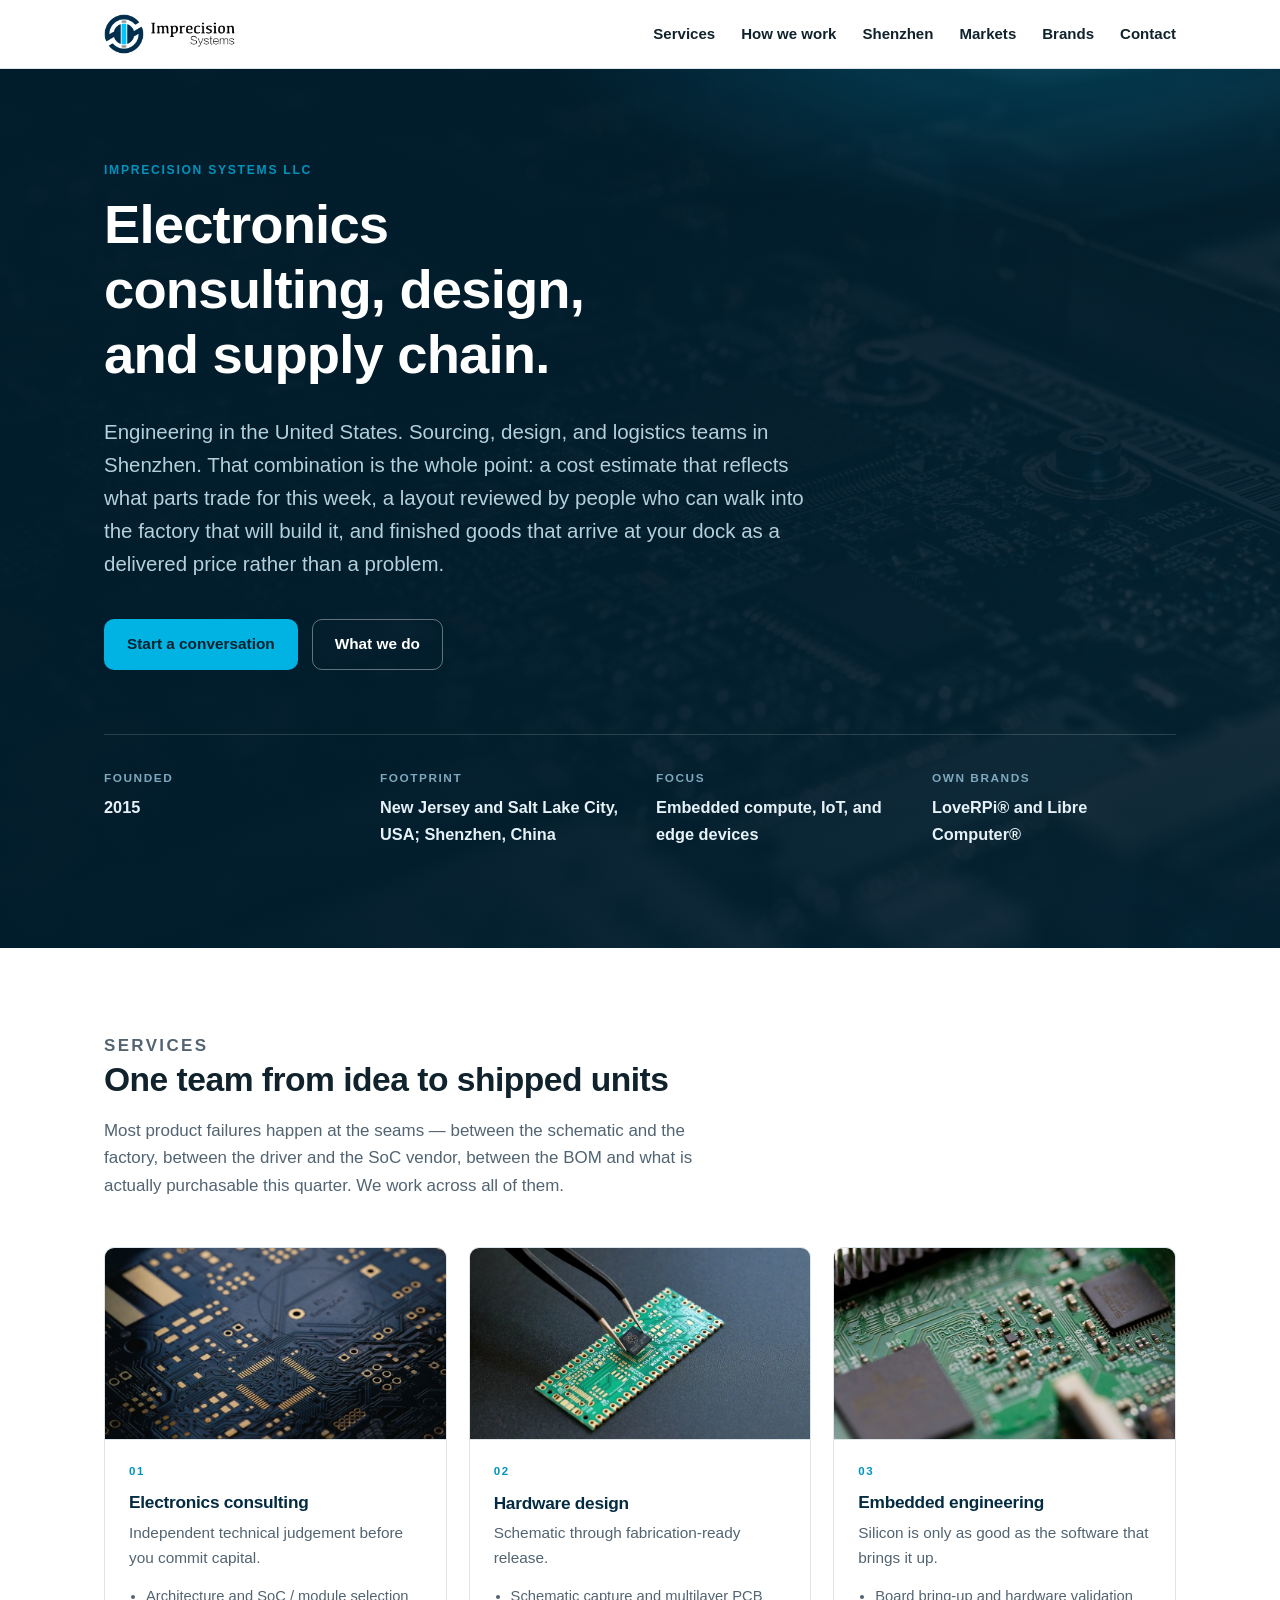
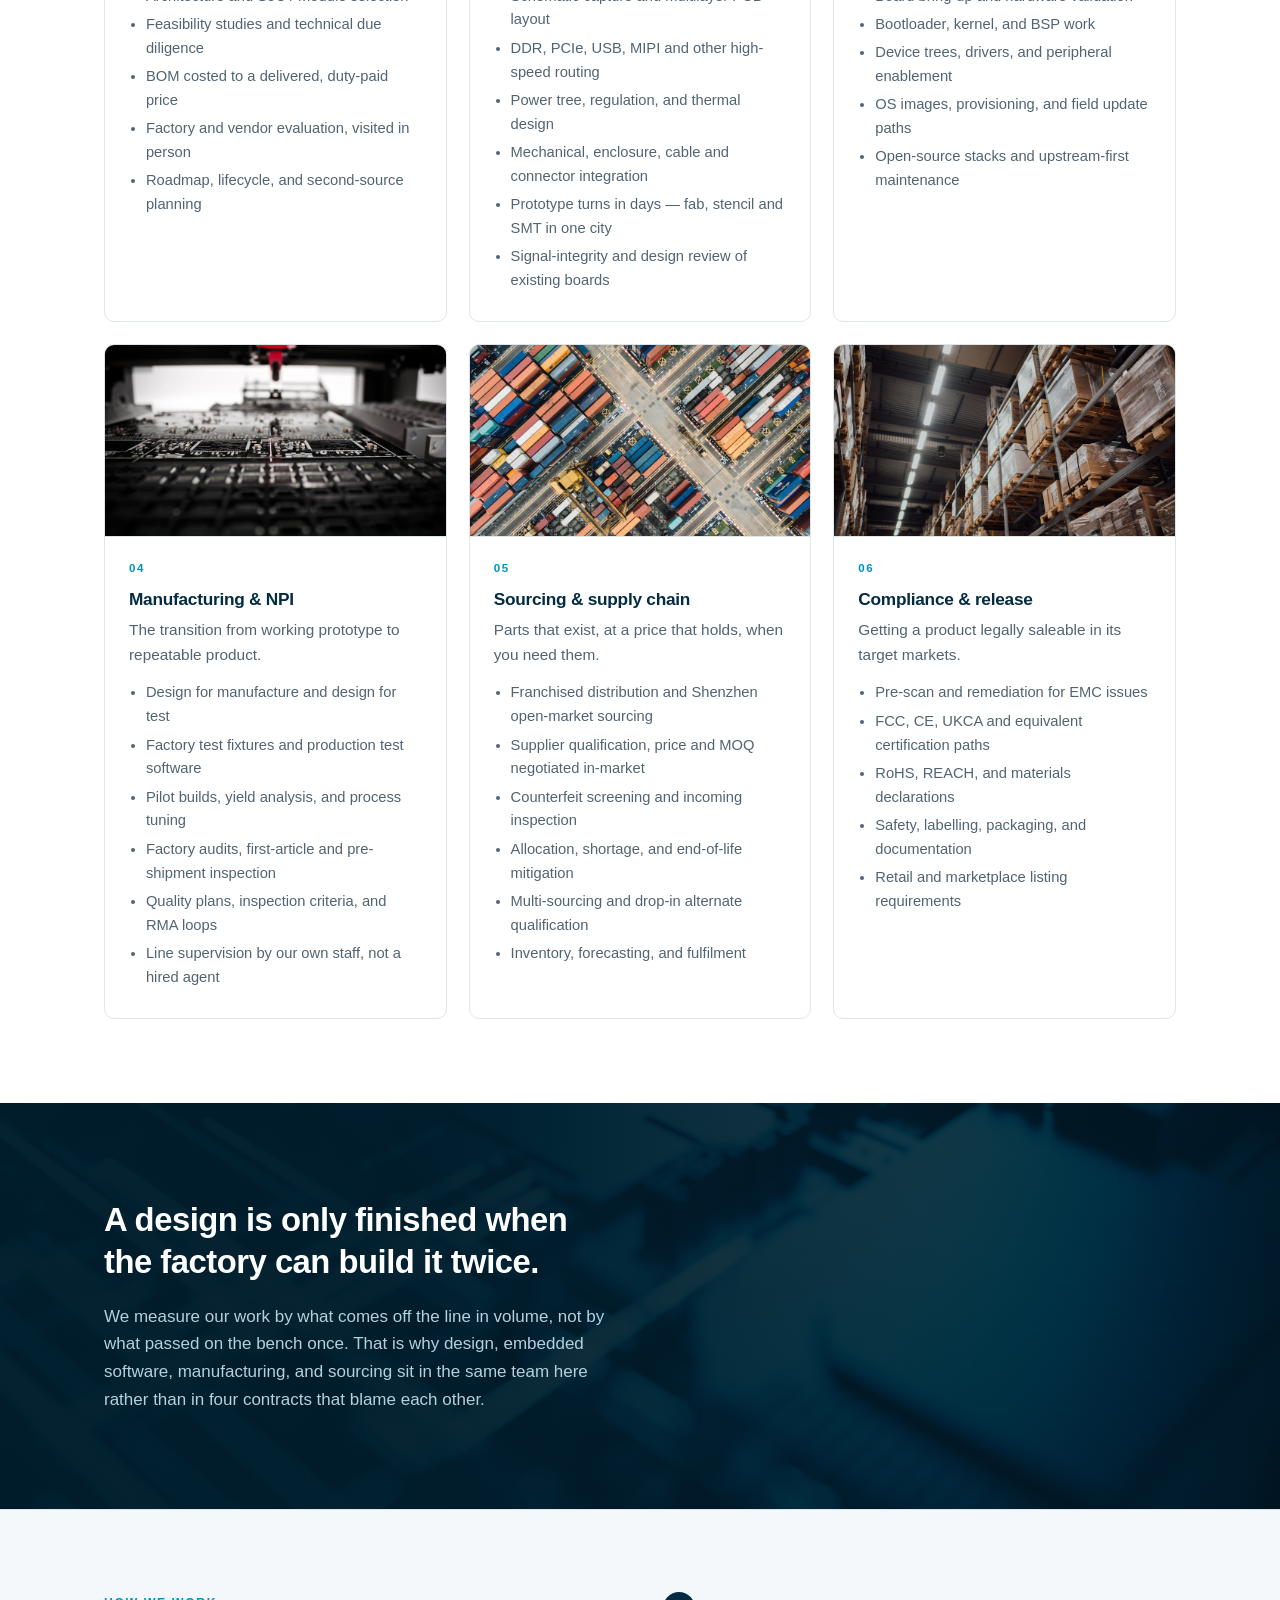
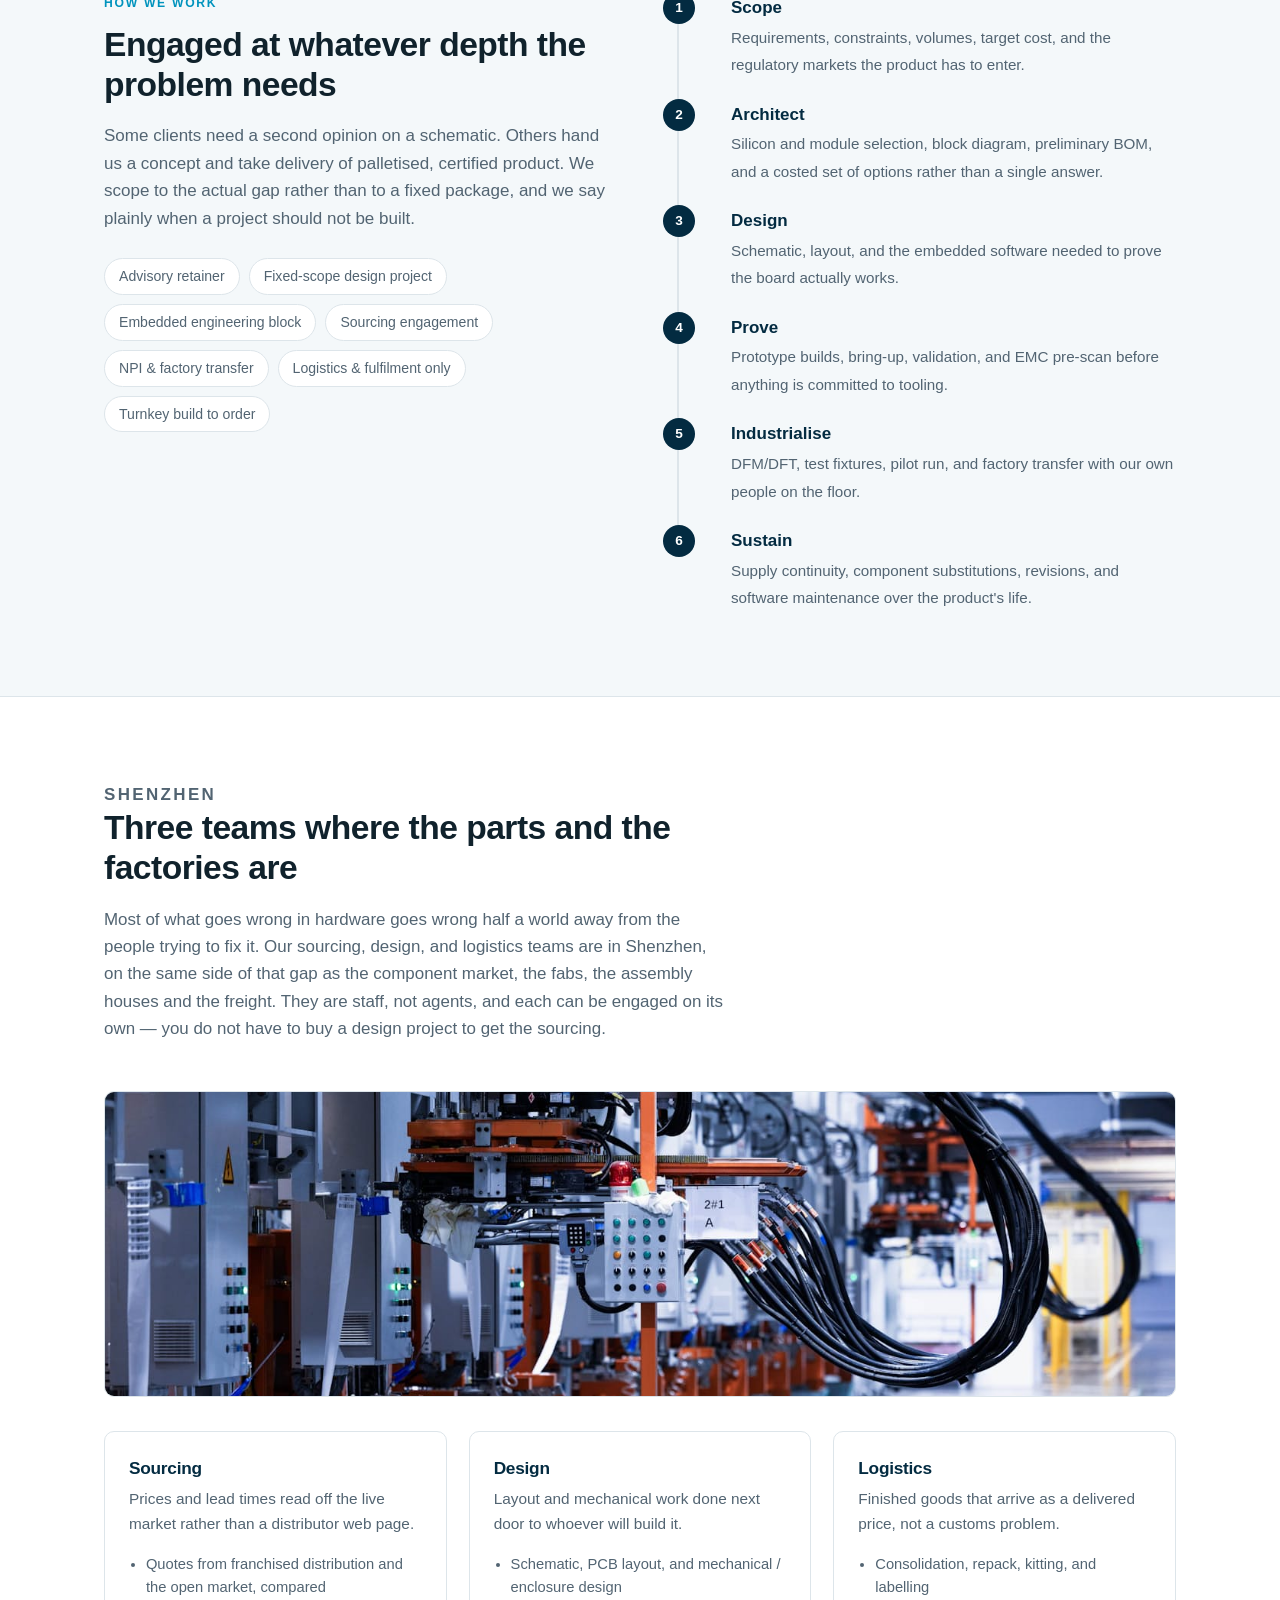
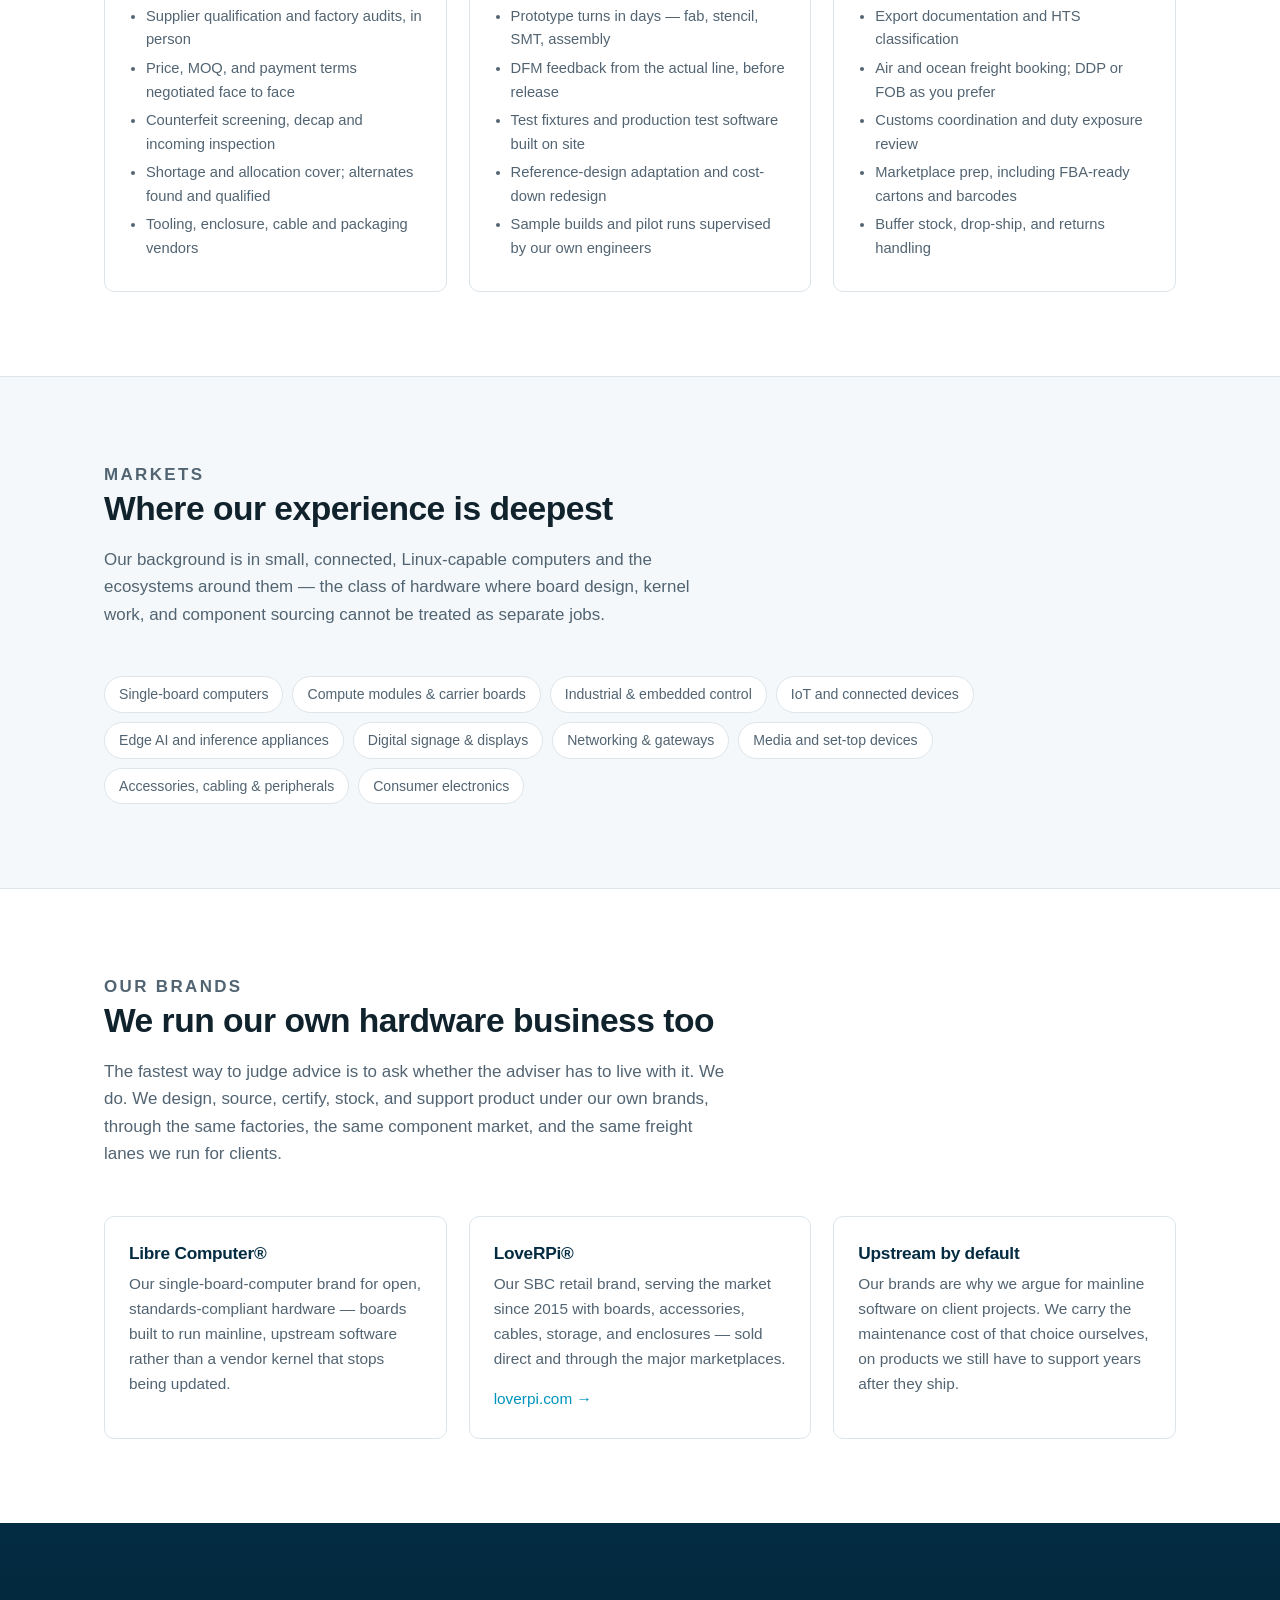
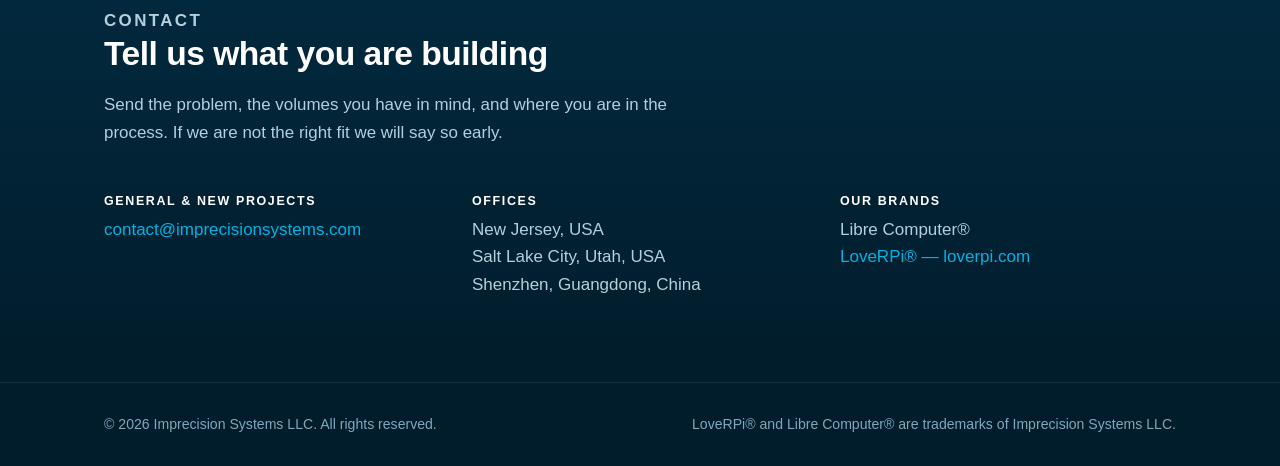
==== index.html @ c8a2064f "site: add Salt Lake City to the addresses Three locations now, in three places that each carried the" ====
<!DOCTYPE html>
<html lang="en">
<head>
<meta charset="utf-8">
<meta name="viewport" content="width=device-width, initial-scale=1">
<title>Imprecision Systems — Electronics Consulting, Design &amp; Supply Chain</title>
<meta name="description" content="Imprecision Systems LLC is an electronics consulting, design, and engineering firm with sourcing, design, and logistics teams in Shenzhen. We take products from architecture and schematic through manufacturing, compliance, customs, and delivered volume supply. Home of the LoveRPi and Libre Computer brands.">
<meta name="theme-color" content="#011c2b">
<link rel="canonical" href="https://imprecisionsystems.com/">
<link rel="icon" href="assets/mark.png">
<link rel="apple-touch-icon" href="assets/mark.png">
<link rel="stylesheet" href="assets/style.css">

<meta property="og:type" content="website">
<meta property="og:title" content="Imprecision Systems — Electronics Consulting, Design &amp; Supply Chain">
<meta property="og:description" content="Electronics consulting, hardware design, embedded engineering, manufacturing, sourcing, and logistics. Engineering in the United States; sourcing, design, and logistics teams in Shenzhen.">
<meta property="og:url" content="https://imprecisionsystems.com/">
<meta property="og:image" content="https://imprecisionsystems.com/assets/img/hero-board.jpg">
<meta name="twitter:card" content="summary">

<script type="application/ld+json">
{
  "@context": "https://schema.org",
  "@type": "Organization",
  "name": "Imprecision Systems LLC",
  "url": "https://imprecisionsystems.com/",
  "logo": "https://imprecisionsystems.com/assets/logo.png",
  "foundingDate": "2015",
  "description": "Electronics consulting, design, engineering, manufacturing, and supply chain services.",
  "address": [
    {
      "@type": "PostalAddress",
      "addressRegion": "NJ",
      "addressCountry": "US"
    },
    {
      "@type": "PostalAddress",
      "addressLocality": "Salt Lake City",
      "addressRegion": "UT",
      "addressCountry": "US"
    },
    {
      "@type": "PostalAddress",
      "addressLocality": "Shenzhen",
      "addressRegion": "Guangdong",
      "addressCountry": "CN"
    }
  ],
  "brand": [
    { "@type": "Brand", "name": "LoveRPi" },
    { "@type": "Brand", "name": "Libre Computer" }
  ]
}
</script>
</head>
<body>

<header class="site-header">
  <div class="wrap">
    <a class="brand" href="#top" aria-label="Imprecision Systems home">
      <img src="assets/logo.png" alt="Imprecision Systems">
    </a>
    <nav class="site-nav" aria-label="Primary">
      <a href="#services">Services</a>
      <a href="#process">How we work</a>
      <a href="#shenzhen">Shenzhen</a>
      <a href="#markets">Markets</a>
      <a href="#brands">Brands</a>
      <a href="#contact">Contact</a>
    </nav>
  </div>
</header>

<main id="top">

<!-- ---------------- hero ---------------- -->
<section class="hero">
  <div class="wrap">
    <p class="eyebrow">Imprecision Systems LLC</p>
    <h1>Electronics consulting, design, and supply chain.</h1>
    <p class="lede">
      Engineering in the United States. Sourcing, design, and logistics teams
      in Shenzhen. That combination is the whole point: a cost estimate that
      reflects what parts trade for this week, a layout reviewed by people who
      can walk into the factory that will build it, and finished goods that
      arrive at your dock as a delivered price rather than a problem.
    </p>
    <div class="hero-actions">
      <a class="btn btn-primary" href="#contact">Start a conversation</a>
      <a class="btn btn-ghost" href="#services">What we do</a>
    </div>

    <dl class="hero-facts">
      <div>
        <dt>Founded</dt>
        <dd>2015</dd>
      </div>
      <div>
        <dt>Footprint</dt>
        <dd>New Jersey and Salt Lake City, USA; Shenzhen, China</dd>
      </div>
      <div>
        <dt>Focus</dt>
        <dd>Embedded compute, IoT, and edge devices</dd>
      </div>
      <div>
        <dt>Own brands</dt>
        <dd>LoveRPi&reg; and Libre Computer&reg;</dd>
      </div>
    </dl>
  </div>
</section>

<!-- ---------------- services ---------------- -->
<section id="services">
  <div class="wrap">
    <div class="section-head">
      <p class="eyebrow">Services</p>
      <h2>One team from idea to shipped units</h2>
      <p>
        Most product failures happen at the seams — between the schematic and
        the factory, between the driver and the SoC vendor, between the BOM and
        what is actually purchasable this quarter. We work across all of them.
      </p>
    </div>

    <div class="cards">

      <article class="card">
        <img class="card-media" src="assets/img/svc-consulting.jpg"
             alt="Bare circuit board showing fine copper routing and pad arrays"
             loading="lazy" decoding="async">
        <div class="card-body">
          <span class="card-num">01</span>
          <h3>Electronics consulting</h3>
          <p>Independent technical judgement before you commit capital.</p>
          <ul>
            <li>Architecture and SoC / module selection</li>
            <li>Feasibility studies and technical due diligence</li>
            <li>BOM costed to a delivered, duty-paid price</li>
            <li>Factory and vendor evaluation, visited in person</li>
            <li>Roadmap, lifecycle, and second-source planning</li>
          </ul>
        </div>
      </article>

      <article class="card">
        <img class="card-media" src="assets/img/svc-design.jpg"
             alt="Tweezers placing a small package onto an unpopulated board"
             loading="lazy" decoding="async">
        <div class="card-body">
          <span class="card-num">02</span>
          <h3>Hardware design</h3>
          <p>Schematic through fabrication-ready release.</p>
          <ul>
            <li>Schematic capture and multilayer PCB layout</li>
            <li>DDR, PCIe, USB, MIPI and other high-speed routing</li>
            <li>Power tree, regulation, and thermal design</li>
            <li>Mechanical, enclosure, cable and connector integration</li>
            <li>Prototype turns in days &mdash; fab, stencil and SMT in one city</li>
            <li>Signal-integrity and design review of existing boards</li>
          </ul>
        </div>
      </article>

      <article class="card">
        <img class="card-media" src="assets/img/svc-embedded.jpg"
             alt="Populated board with processor and support silicon in close focus"
             loading="lazy" decoding="async">
        <div class="card-body">
          <span class="card-num">03</span>
          <h3>Embedded engineering</h3>
          <p>Silicon is only as good as the software that brings it up.</p>
          <ul>
            <li>Board bring-up and hardware validation</li>
            <li>Bootloader, kernel, and BSP work</li>
            <li>Device trees, drivers, and peripheral enablement</li>
            <li>OS images, provisioning, and field update paths</li>
            <li>Open-source stacks and upstream-first maintenance</li>
          </ul>
        </div>
      </article>

      <article class="card">
        <img class="card-media" src="assets/img/svc-manufacturing.jpg"
             alt="Pick-and-place head above a panel of boards on an assembly machine"
             loading="lazy" decoding="async">
        <div class="card-body">
          <span class="card-num">04</span>
          <h3>Manufacturing &amp; NPI</h3>
          <p>The transition from working prototype to repeatable product.</p>
          <ul>
            <li>Design for manufacture and design for test</li>
            <li>Factory test fixtures and production test software</li>
            <li>Pilot builds, yield analysis, and process tuning</li>
            <li>Factory audits, first-article and pre-shipment inspection</li>
            <li>Quality plans, inspection criteria, and RMA loops</li>
            <li>Line supervision by our own staff, not a hired agent</li>
          </ul>
        </div>
      </article>

      <article class="card">
        <img class="card-media" src="assets/img/svc-supply.jpg"
             alt="Aerial view of a container terminal stacked with freight"
             loading="lazy" decoding="async">
        <div class="card-body">
          <span class="card-num">05</span>
          <h3>Sourcing &amp; supply chain</h3>
          <p>Parts that exist, at a price that holds, when you need them.</p>
          <ul>
            <li>Franchised distribution and Shenzhen open-market sourcing</li>
            <li>Supplier qualification, price and MOQ negotiated in-market</li>
            <li>Counterfeit screening and incoming inspection</li>
            <li>Allocation, shortage, and end-of-life mitigation</li>
            <li>Multi-sourcing and drop-in alternate qualification</li>
            <li>Inventory, forecasting, and fulfilment</li>
          </ul>
        </div>
      </article>

      <article class="card">
        <img class="card-media" src="assets/img/svc-compliance.jpg"
             alt="Palletised finished goods on warehouse racking"
             loading="lazy" decoding="async">
        <div class="card-body">
          <span class="card-num">06</span>
          <h3>Compliance &amp; release</h3>
          <p>Getting a product legally saleable in its target markets.</p>
          <ul>
            <li>Pre-scan and remediation for EMC issues</li>
            <li>FCC, CE, UKCA and equivalent certification paths</li>
            <li>RoHS, REACH, and materials declarations</li>
            <li>Safety, labelling, packaging, and documentation</li>
            <li>Retail and marketplace listing requirements</li>
          </ul>
        </div>
      </article>

    </div>
  </div>
</section>

<!-- ---------------- statement band ---------------- -->
<section class="band">
  <div class="wrap">
    <blockquote>A design is only finished when the factory can build it twice.</blockquote>
    <p class="band-note">
      We measure our work by what comes off the line in volume, not by what
      passed on the bench once. That is why design, embedded software,
      manufacturing, and sourcing sit in the same team here rather than in
      four contracts that blame each other.
    </p>
  </div>
</section>

<!-- ---------------- how we work ---------------- -->
<section id="process" class="alt">
  <div class="wrap">
    <div class="split">
      <div>
        <p class="eyebrow">How we work</p>
        <h2>Engaged at whatever depth the problem needs</h2>
        <p style="color:var(--ink-muted)">
          Some clients need a second opinion on a schematic. Others hand us a
          concept and take delivery of palletised, certified product. We scope
          to the actual gap rather than to a fixed package, and we say plainly
          when a project should not be built.
        </p>
        <ul class="tags" style="margin-top:26px">
          <li>Advisory retainer</li>
          <li>Fixed-scope design project</li>
          <li>Embedded engineering block</li>
          <li>Sourcing engagement</li>
          <li>NPI &amp; factory transfer</li>
          <li>Logistics &amp; fulfilment only</li>
          <li>Turnkey build to order</li>
        </ul>
      </div>

      <ol class="steps">
        <li>
          <strong>Scope</strong>
          <span>Requirements, constraints, volumes, target cost, and the
          regulatory markets the product has to enter.</span>
        </li>
        <li>
          <strong>Architect</strong>
          <span>Silicon and module selection, block diagram, preliminary BOM,
          and a costed set of options rather than a single answer.</span>
        </li>
        <li>
          <strong>Design</strong>
          <span>Schematic, layout, and the embedded software needed to prove
          the board actually works.</span>
        </li>
        <li>
          <strong>Prove</strong>
          <span>Prototype builds, bring-up, validation, and EMC pre-scan before
          anything is committed to tooling.</span>
        </li>
        <li>
          <strong>Industrialise</strong>
          <span>DFM/DFT, test fixtures, pilot run, and factory transfer with
          our own people on the floor.</span>
        </li>
        <li>
          <strong>Sustain</strong>
          <span>Supply continuity, component substitutions, revisions, and
          software maintenance over the product's life.</span>
        </li>
      </ol>
    </div>
  </div>
</section>

<!-- ---------------- shenzhen ---------------- -->
<section id="shenzhen">
  <div class="wrap">
    <div class="section-head">
      <p class="eyebrow">Shenzhen</p>
      <h2>Three teams where the parts and the factories are</h2>
      <p>
        Most of what goes wrong in hardware goes wrong half a world away from
        the people trying to fix it. Our sourcing, design, and logistics teams
        are in Shenzhen, on the same side of that gap as the component market,
        the fabs, the assembly houses and the freight. They are staff, not
        agents, and each can be engaged on its own &mdash; you do not have to
        buy a design project to get the sourcing.
      </p>
    </div>

    <img class="section-media" src="assets/img/shenzhen-line.jpg"
         alt="Electronics production line with equipment in a modern factory"
         loading="lazy" decoding="async">

    <div class="brand-row">

      <article class="brand-card">
        <h3>Sourcing</h3>
        <p>
          Prices and lead times read off the live market rather than a
          distributor web page.
        </p>
        <ul>
          <li>Quotes from franchised distribution and the open market, compared</li>
          <li>Supplier qualification and factory audits, in person</li>
          <li>Price, MOQ, and payment terms negotiated face to face</li>
          <li>Counterfeit screening, decap and incoming inspection</li>
          <li>Shortage and allocation cover; alternates found and qualified</li>
          <li>Tooling, enclosure, cable and packaging vendors</li>
        </ul>
      </article>

      <article class="brand-card">
        <h3>Design</h3>
        <p>
          Layout and mechanical work done next door to whoever will build it.
        </p>
        <ul>
          <li>Schematic, PCB layout, and mechanical / enclosure design</li>
          <li>Prototype turns in days &mdash; fab, stencil, SMT, assembly</li>
          <li>DFM feedback from the actual line, before release</li>
          <li>Test fixtures and production test software built on site</li>
          <li>Reference-design adaptation and cost-down redesign</li>
          <li>Sample builds and pilot runs supervised by our own engineers</li>
        </ul>
      </article>

      <article class="brand-card">
        <h3>Logistics</h3>
        <p>
          Finished goods that arrive as a delivered price, not a customs
          problem.
        </p>
        <ul>
          <li>Consolidation, repack, kitting, and labelling</li>
          <li>Export documentation and HTS classification</li>
          <li>Air and ocean freight booking; DDP or FOB as you prefer</li>
          <li>Customs coordination and duty exposure review</li>
          <li>Marketplace prep, including FBA-ready cartons and barcodes</li>
          <li>Buffer stock, drop-ship, and returns handling</li>
        </ul>
      </article>

    </div>
  </div>
</section>

<!-- ---------------- markets ---------------- -->
<section id="markets" class="alt">
  <div class="wrap">
    <div class="section-head">
      <p class="eyebrow">Markets</p>
      <h2>Where our experience is deepest</h2>
      <p>
        Our background is in small, connected, Linux-capable computers and the
        ecosystems around them — the class of hardware where board design,
        kernel work, and component sourcing cannot be treated as separate jobs.
      </p>
    </div>
    <ul class="tags">
      <li>Single-board computers</li>
      <li>Compute modules &amp; carrier boards</li>
      <li>Industrial &amp; embedded control</li>
      <li>IoT and connected devices</li>
      <li>Edge AI and inference appliances</li>
      <li>Digital signage &amp; displays</li>
      <li>Networking &amp; gateways</li>
      <li>Media and set-top devices</li>
      <li>Accessories, cabling &amp; peripherals</li>
      <li>Consumer electronics</li>
    </ul>
  </div>
</section>

<!-- ---------------- brands ---------------- -->
<section id="brands">
  <div class="wrap">
    <div class="section-head">
      <p class="eyebrow">Our brands</p>
      <h2>We run our own hardware business too</h2>
      <p>
        The fastest way to judge advice is to ask whether the adviser has to
        live with it. We do. We design, source, certify, stock, and support
        product under our own brands, through the same factories, the same
        component market, and the same freight lanes we run for clients.
      </p>
    </div>

    <div class="brand-row">
      <article class="brand-card">
        <h3>Libre Computer&reg;</h3>
        <p>
          Our single-board-computer brand for open, standards-compliant
          hardware — boards built to run mainline, upstream software rather
          than a vendor kernel that stops being updated.
        </p>
      </article>

      <article class="brand-card">
        <h3>LoveRPi&reg;</h3>
        <p>
          Our SBC retail brand, serving the market since 2015 with boards,
          accessories, cables, storage, and enclosures — sold direct and
          through the major marketplaces.
        </p>
        <p><a href="https://www.loverpi.com/" rel="noopener">loverpi.com &rarr;</a></p>
      </article>

      <article class="brand-card">
        <h3>Upstream by default</h3>
        <p>
          Our brands are why we argue for mainline software on client projects.
          We carry the maintenance cost of that choice ourselves, on products
          we still have to support years after they ship.
        </p>
      </article>
    </div>
  </div>
</section>

<!-- ---------------- contact ---------------- -->
<section id="contact" class="contact">
  <div class="wrap">
    <div class="section-head">
      <p class="eyebrow">Contact</p>
      <h2>Tell us what you are building</h2>
      <p>
        Send the problem, the volumes you have in mind, and where you are in
        the process. If we are not the right fit we will say so early.
      </p>
    </div>

    <div class="contact-grid">
      <div>
        <h3>General &amp; new projects</h3>
        <p><a href="mailto:contact@imprecisionsystems.com">contact@imprecisionsystems.com</a></p>
      </div>
      <div>
        <h3>Offices</h3>
        <address>
          New Jersey, USA<br>
          Salt Lake City, Utah, USA<br>
          Shenzhen, Guangdong, China
        </address>
      </div>
      <div>
        <h3>Our brands</h3>
        <p>
          Libre Computer&reg;<br>
          <a href="https://www.loverpi.com/" rel="noopener">LoveRPi&reg; &mdash; loverpi.com</a>
        </p>
      </div>
    </div>
  </div>
</section>

</main>

<footer class="site-footer">
  <div class="wrap">
    <span>&copy; <span id="year">2026</span> Imprecision Systems LLC. All rights reserved.</span>
    <span>LoveRPi&reg; and Libre Computer&reg; are trademarks of Imprecision Systems LLC.</span>
  </div>
</footer>

<script>
  document.getElementById('year').textContent = new Date().getFullYear();
</script>

</body>
</html>
---- assets/style.css ----
/* Imprecision Systems LLC — site styles */

:root {
  --navy-900: #011c2b;
  --navy-800: #032b41;
  --navy-700: #06405d;
  --cyan-500: #00b3e3;
  --cyan-600: #0093bd;
  --ink: #10222c;
  --ink-muted: #526472;
  --rule: #dde5ea;
  --bg: #ffffff;
  --bg-alt: #f4f8fa;
  --bg-deep: var(--navy-900);
  --radius: 10px;
  --maxw: 1120px;
  --font: -apple-system, BlinkMacSystemFont, "Segoe UI", Roboto, "Helvetica Neue",
    Arial, "Noto Sans", sans-serif;
}

*, *::before, *::after { box-sizing: border-box; }

html { scroll-behavior: smooth; }

body {
  margin: 0;
  font-family: var(--font);
  font-size: 17px;
  line-height: 1.62;
  color: var(--ink);
  background: var(--bg);
  -webkit-font-smoothing: antialiased;
}

img { max-width: 100%; height: auto; }

a { color: var(--cyan-600); text-decoration: none; }
a:hover { text-decoration: underline; }

h1, h2, h3 { line-height: 1.2; letter-spacing: -0.015em; margin: 0 0 0.5em; }
h1 { font-size: clamp(2.1rem, 5.2vw, 3.4rem); font-weight: 700; }
h2 { font-size: clamp(1.5rem, 3.2vw, 2.1rem); font-weight: 700; }
h3 { font-size: 1.08rem; font-weight: 650; }
p { margin: 0 0 1em; }

.wrap { max-width: var(--maxw); margin: 0 auto; padding: 0 24px; }

.eyebrow {
  text-transform: uppercase;
  letter-spacing: 0.14em;
  font-size: 0.76rem;
  font-weight: 700;
  color: var(--cyan-600);
  margin: 0 0 0.9em;
}

/* ---------- header ---------- */

.site-header {
  position: sticky;
  top: 0;
  z-index: 20;
  background: rgba(255, 255, 255, 0.94);
  backdrop-filter: saturate(180%) blur(8px);
  border-bottom: 1px solid var(--rule);
}

.site-header .wrap {
  display: flex;
  align-items: center;
  justify-content: space-between;
  gap: 24px;
  min-height: 68px;
}

.brand img { height: 40px; width: auto; display: block; }

.site-nav { display: flex; gap: 26px; align-items: center; flex-wrap: wrap; }
.site-nav a {
  color: var(--ink);
  font-size: 0.94rem;
  font-weight: 550;
}
.site-nav a:hover { color: var(--cyan-600); text-decoration: none; }

/* ---------- buttons ---------- */

.btn {
  display: inline-block;
  padding: 12px 22px;
  border-radius: var(--radius);
  font-weight: 650;
  font-size: 0.96rem;
  border: 1px solid transparent;
  transition: background 0.15s ease, color 0.15s ease, border-color 0.15s ease;
}
.btn:hover { text-decoration: none; }
.btn-primary { background: var(--cyan-500); color: #00222e; }
.btn-primary:hover { background: var(--cyan-600); color: #fff; }
.btn-ghost { border-color: rgba(255, 255, 255, 0.38); color: #fff; }
.btn-ghost:hover { border-color: #fff; background: rgba(255, 255, 255, 0.1); }
.btn-outline { border-color: var(--rule); color: var(--ink); background: #fff; }
.btn-outline:hover { border-color: var(--cyan-500); color: var(--cyan-600); }

/* ---------- hero ---------- */

.hero {
  position: relative;
  isolation: isolate;
  background: linear-gradient(180deg, var(--navy-900), var(--navy-800));
  color: #eaf3f8;
  padding: 92px 0 84px;
  overflow: hidden;
}

/* photograph, then the tint that keeps the type readable over it */
.hero::before,
.hero::after {
  content: "";
  position: absolute;
  inset: 0;
  z-index: -1;
}
.hero::before {
  background: url("img/hero-board.jpg") center / cover no-repeat;
  opacity: 0.34;
}
.hero::after {
  background:
    radial-gradient(900px 420px at 82% -12%, rgba(0, 179, 227, 0.3), transparent 62%),
    linear-gradient(105deg, rgba(1, 28, 43, 0.95) 34%, rgba(1, 28, 43, 0.62) 100%);
}
.hero h1 { color: #fff; max-width: 17ch; }
.hero .lede {
  font-size: clamp(1.05rem, 2.1vw, 1.28rem);
  color: #b6cfdd;
  max-width: 62ch;
  margin-bottom: 1.9em;
}
.hero-actions { display: flex; gap: 14px; flex-wrap: wrap; }

.hero-facts {
  display: grid;
  grid-template-columns: repeat(auto-fit, minmax(180px, 1fr));
  gap: 20px 32px;
  margin-top: 64px;
  padding-top: 34px;
  border-top: 1px solid rgba(255, 255, 255, 0.15);
}
.hero-facts dt {
  font-size: 0.74rem;
  text-transform: uppercase;
  letter-spacing: 0.13em;
  color: #7fa8bd;
  font-weight: 700;
  margin-bottom: 6px;
}
.hero-facts dd { margin: 0; font-size: 1.02rem; color: #e6f2f8; font-weight: 550; }

/* ---------- sections ---------- */

section { padding: 84px 0; }

/* the header is sticky, so an anchored section must clear it */
section[id] { scroll-margin-top: 76px; }
section.alt { background: var(--bg-alt); border-block: 1px solid var(--rule); }
.section-head { max-width: 66ch; margin-bottom: 48px; }
.section-head p { color: var(--ink-muted); font-size: 1.06rem; margin-bottom: 0; }

/* ---------- service cards ---------- */

.cards {
  display: grid;
  grid-template-columns: repeat(auto-fit, minmax(288px, 1fr));
  gap: 22px;
}

.card {
  background: #fff;
  border: 1px solid var(--rule);
  border-radius: var(--radius);
  overflow: hidden;
  transition: border-color 0.15s ease, transform 0.15s ease;
  display: flex;
  flex-direction: column;
}
.card:hover { border-color: var(--cyan-500); transform: translateY(-2px); }

.card-media {
  display: block;
  width: 100%;
  aspect-ratio: 16 / 9;
  object-fit: cover;
  background: var(--bg-alt);
  border-bottom: 1px solid var(--rule);
  filter: saturate(0.92);
}
.card:hover .card-media { filter: saturate(1); }

.card-body { padding: 22px 24px 24px; }
.card h3 { margin-bottom: 0.45em; color: var(--navy-800); }
.card p { color: var(--ink-muted); font-size: 0.96rem; margin-bottom: 0.9em; }
.card ul { margin: 0; padding-left: 1.15em; color: var(--ink-muted); font-size: 0.92rem; }
.card li { margin-bottom: 0.3em; }

.card-num {
  display: block;
  font-size: 0.72rem;
  font-weight: 800;
  letter-spacing: 0.14em;
  color: var(--cyan-600);
  margin-bottom: 12px;
}

/* ---------- full-bleed statement band ---------- */

.band {
  position: relative;
  isolation: isolate;
  padding: 96px 0;
  color: #eaf3f8;
  background: var(--navy-900);
  overflow: hidden;
  border-block: none;
}
.band::before,
.band::after {
  content: "";
  position: absolute;
  inset: 0;
  z-index: -1;
}
.band::before {
  background: url("img/band-circuit.jpg") center / cover no-repeat;
  opacity: 0.55;
}
.band::after {
  background: linear-gradient(100deg, rgba(1, 28, 43, 0.94) 30%, rgba(1, 28, 43, 0.55) 100%);
}
.band blockquote {
  margin: 0;
  max-width: 26ch;
  font-size: clamp(1.4rem, 3.1vw, 2.05rem);
  line-height: 1.28;
  font-weight: 650;
  letter-spacing: -0.015em;
  color: #fff;
}
.band .band-note {
  margin: 20px 0 0;
  max-width: 56ch;
  color: #b6cfdd;
}

/* ---------- engagement / two-col ---------- */

.split {
  display: grid;
  grid-template-columns: repeat(auto-fit, minmax(300px, 1fr));
  gap: 44px;
  align-items: start;
}

.steps { list-style: none; margin: 0; padding: 0; counter-reset: step; }
.steps li {
  counter-increment: step;
  position: relative;
  padding: 0 0 22px 52px;
  border-left: 2px solid var(--rule);
  margin-left: 15px;
}
.steps li:last-child { border-left-color: transparent; padding-bottom: 0; }
.steps li::before {
  content: counter(step);
  position: absolute;
  left: -16px;
  top: -2px;
  width: 32px;
  height: 32px;
  border-radius: 50%;
  background: var(--navy-800);
  color: #fff;
  font-size: 0.85rem;
  font-weight: 700;
  display: grid;
  place-items: center;
}
.steps strong { display: block; color: var(--navy-800); margin-bottom: 2px; }
.steps span { color: var(--ink-muted); font-size: 0.95rem; }

.tags { display: flex; flex-wrap: wrap; gap: 9px; padding: 0; margin: 0; list-style: none; }
.tags li {
  border: 1px solid var(--rule);
  background: #fff;
  border-radius: 999px;
  padding: 6px 14px;
  font-size: 0.88rem;
  color: var(--ink-muted);
}

/* ---------- brands ---------- */

.brand-row {
  display: grid;
  grid-template-columns: repeat(auto-fit, minmax(280px, 1fr));
  gap: 22px;
}
.brand-card {
  border: 1px solid var(--rule);
  border-radius: var(--radius);
  padding: 26px 24px;
  background: #fff;
}
.brand-card h3 { color: var(--navy-800); }
.brand-card p { color: var(--ink-muted); font-size: 0.96rem; }
.brand-card p:last-child { margin-bottom: 0; }
.brand-card ul {
  margin: 0;
  padding-left: 1.15em;
  color: var(--ink-muted);
  font-size: 0.92rem;
}
.brand-card li { margin-bottom: 0.3em; }

/* wide image introducing a section */
.section-media {
  display: block;
  width: 100%;
  aspect-ratio: 21 / 6;
  object-fit: cover;
  border-radius: var(--radius);
  border: 1px solid var(--rule);
  margin-bottom: 34px;
}

/* ---------- contact ---------- */

.contact {
  background: linear-gradient(180deg, var(--navy-800), var(--navy-900));
  color: #eaf3f8;
}
.contact h2 { color: #fff; }
.contact p { color: #b6cfdd; }
.contact .section-head p { color: #b6cfdd; }
.contact-grid {
  display: grid;
  grid-template-columns: repeat(auto-fit, minmax(240px, 1fr));
  gap: 32px;
  margin-top: 8px;
}
.contact-grid h3 { color: #fff; font-size: 0.78rem; text-transform: uppercase; letter-spacing: 0.13em; }
.contact-grid a { color: var(--cyan-500); }
.contact-grid address { font-style: normal; color: #b6cfdd; }

/* ---------- footer ---------- */

.site-footer {
  background: var(--navy-900);
  color: #7fa8bd;
  padding: 30px 0;
  font-size: 0.88rem;
  border-top: 1px solid rgba(255, 255, 255, 0.09);
}
.site-footer .wrap {
  display: flex;
  justify-content: space-between;
  gap: 16px;
  flex-wrap: wrap;
}
.site-footer a { color: #9fc4d6; }

/* ---------- 404 ---------- */

.notfound {
  min-height: 62vh;
  display: grid;
  place-items: center;
  text-align: center;
  padding: 80px 24px;
}

/* ---------- responsive ---------- */

@media (max-width: 720px) {
  .site-header .wrap { min-height: 60px; flex-wrap: wrap; padding-block: 10px; }
  .site-nav { gap: 18px; font-size: 0.9rem; }
  .hero { padding: 62px 0 58px; }
  section { padding: 60px 0; }
  /* the nav wraps to two rows here, so the header is ~152px tall */
  section[id] { scroll-margin-top: 160px; }
  .hero-facts { margin-top: 44px; }
  .section-media { aspect-ratio: 16 / 9; }
}

@media (prefers-reduced-motion: reduce) {
  html { scroll-behavior: auto; }
  .card, .btn { transition: none; }
}
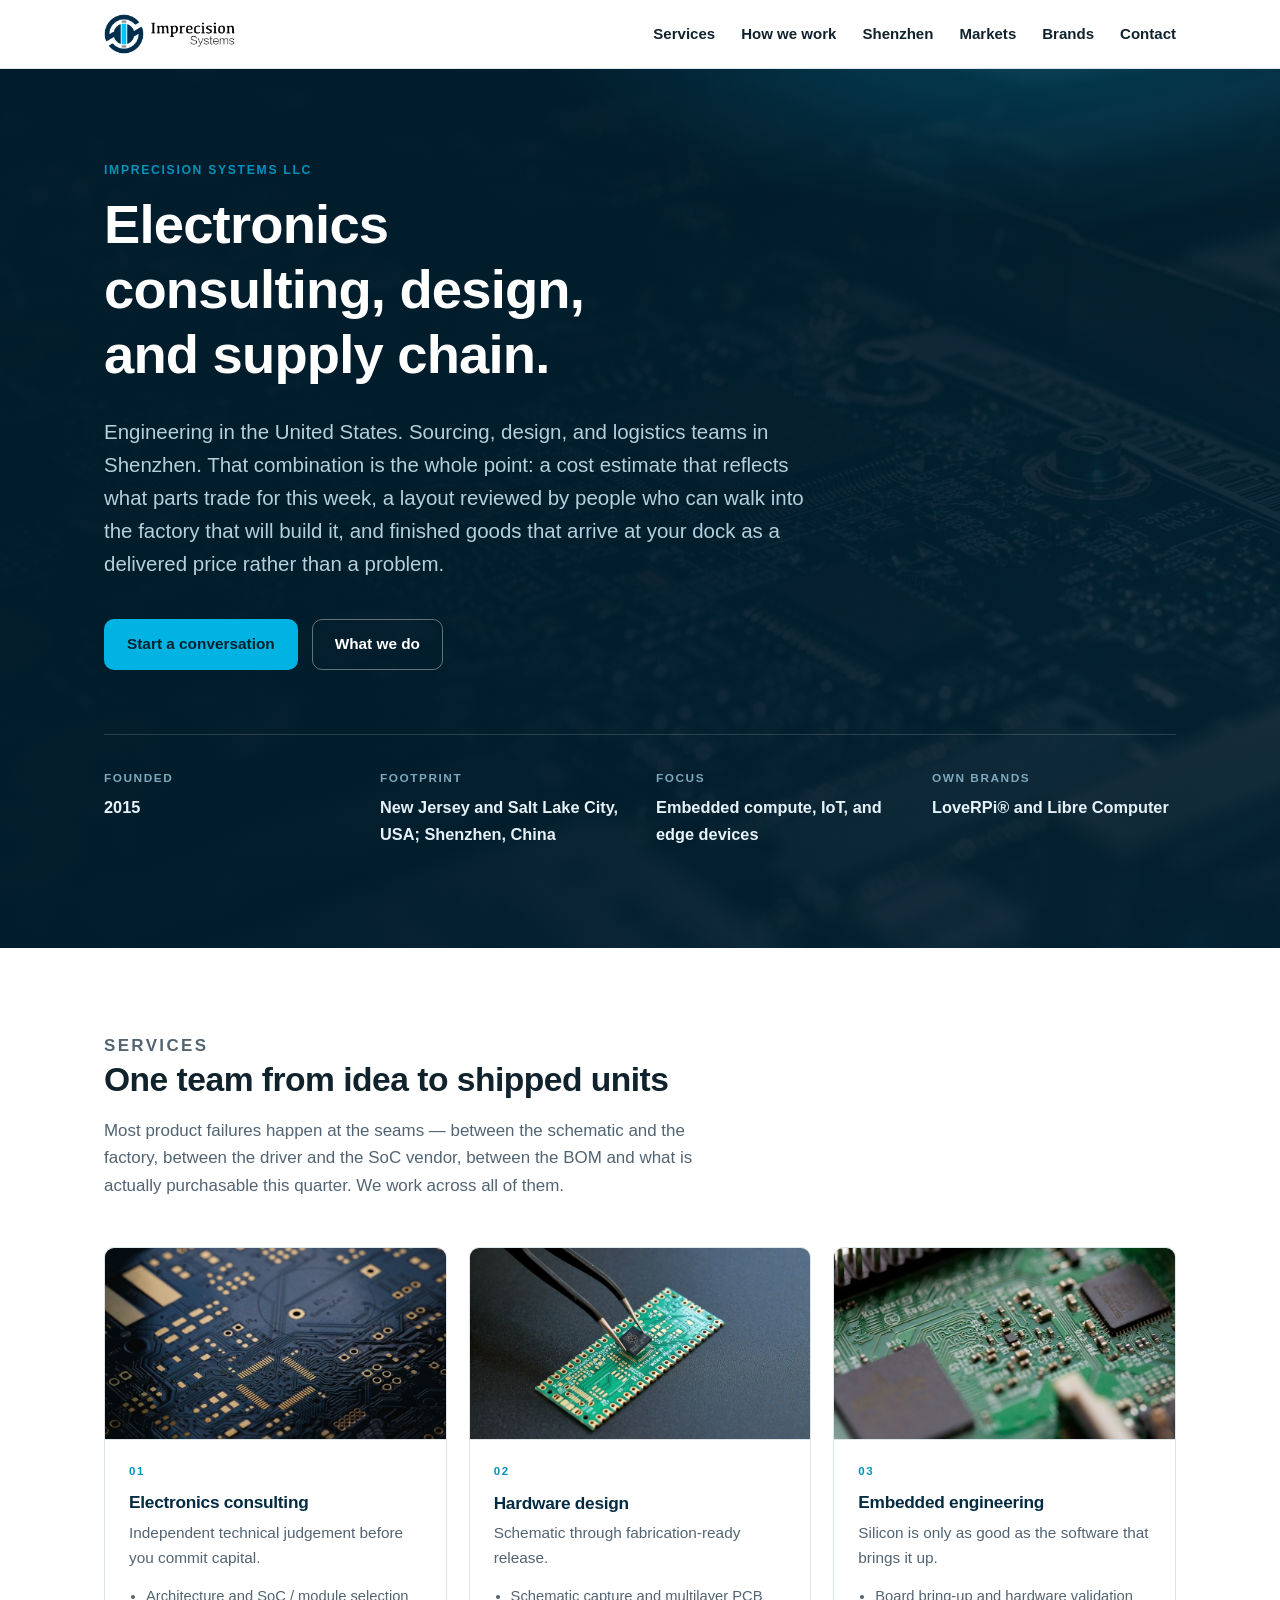
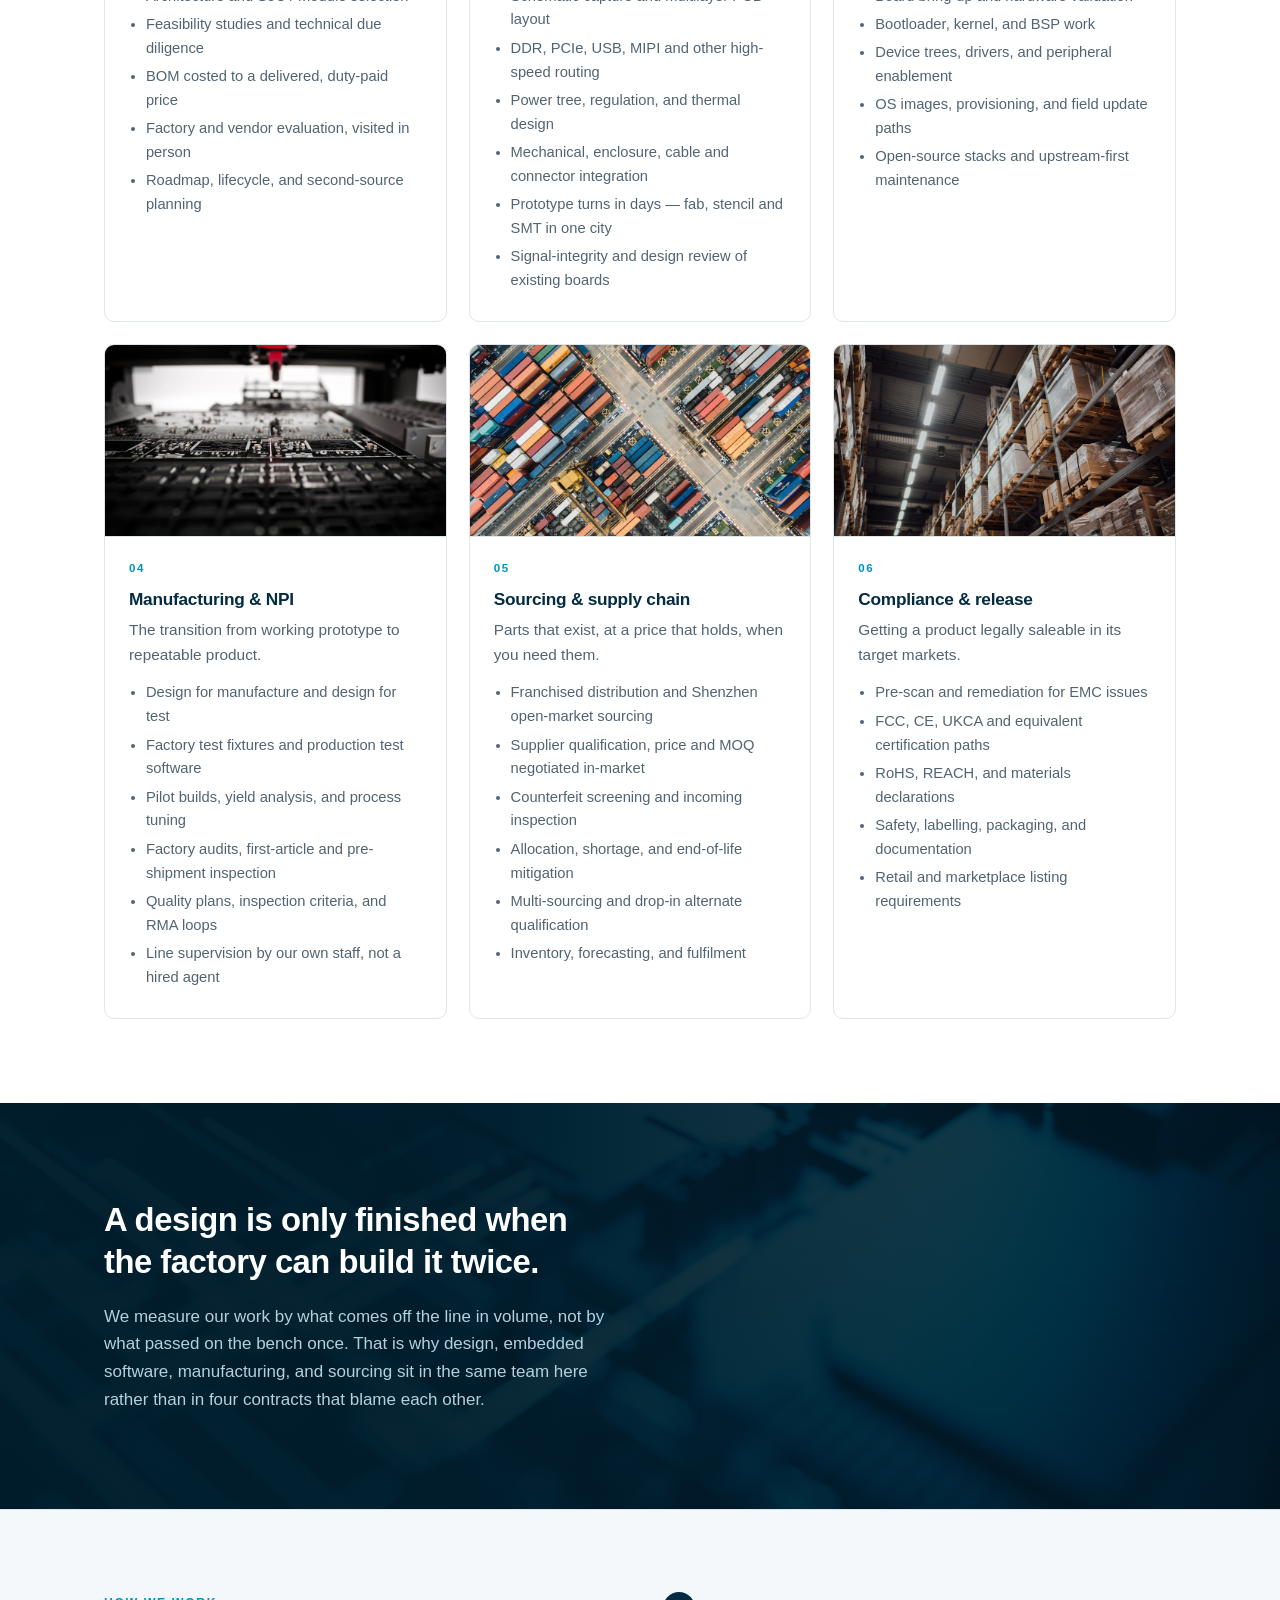
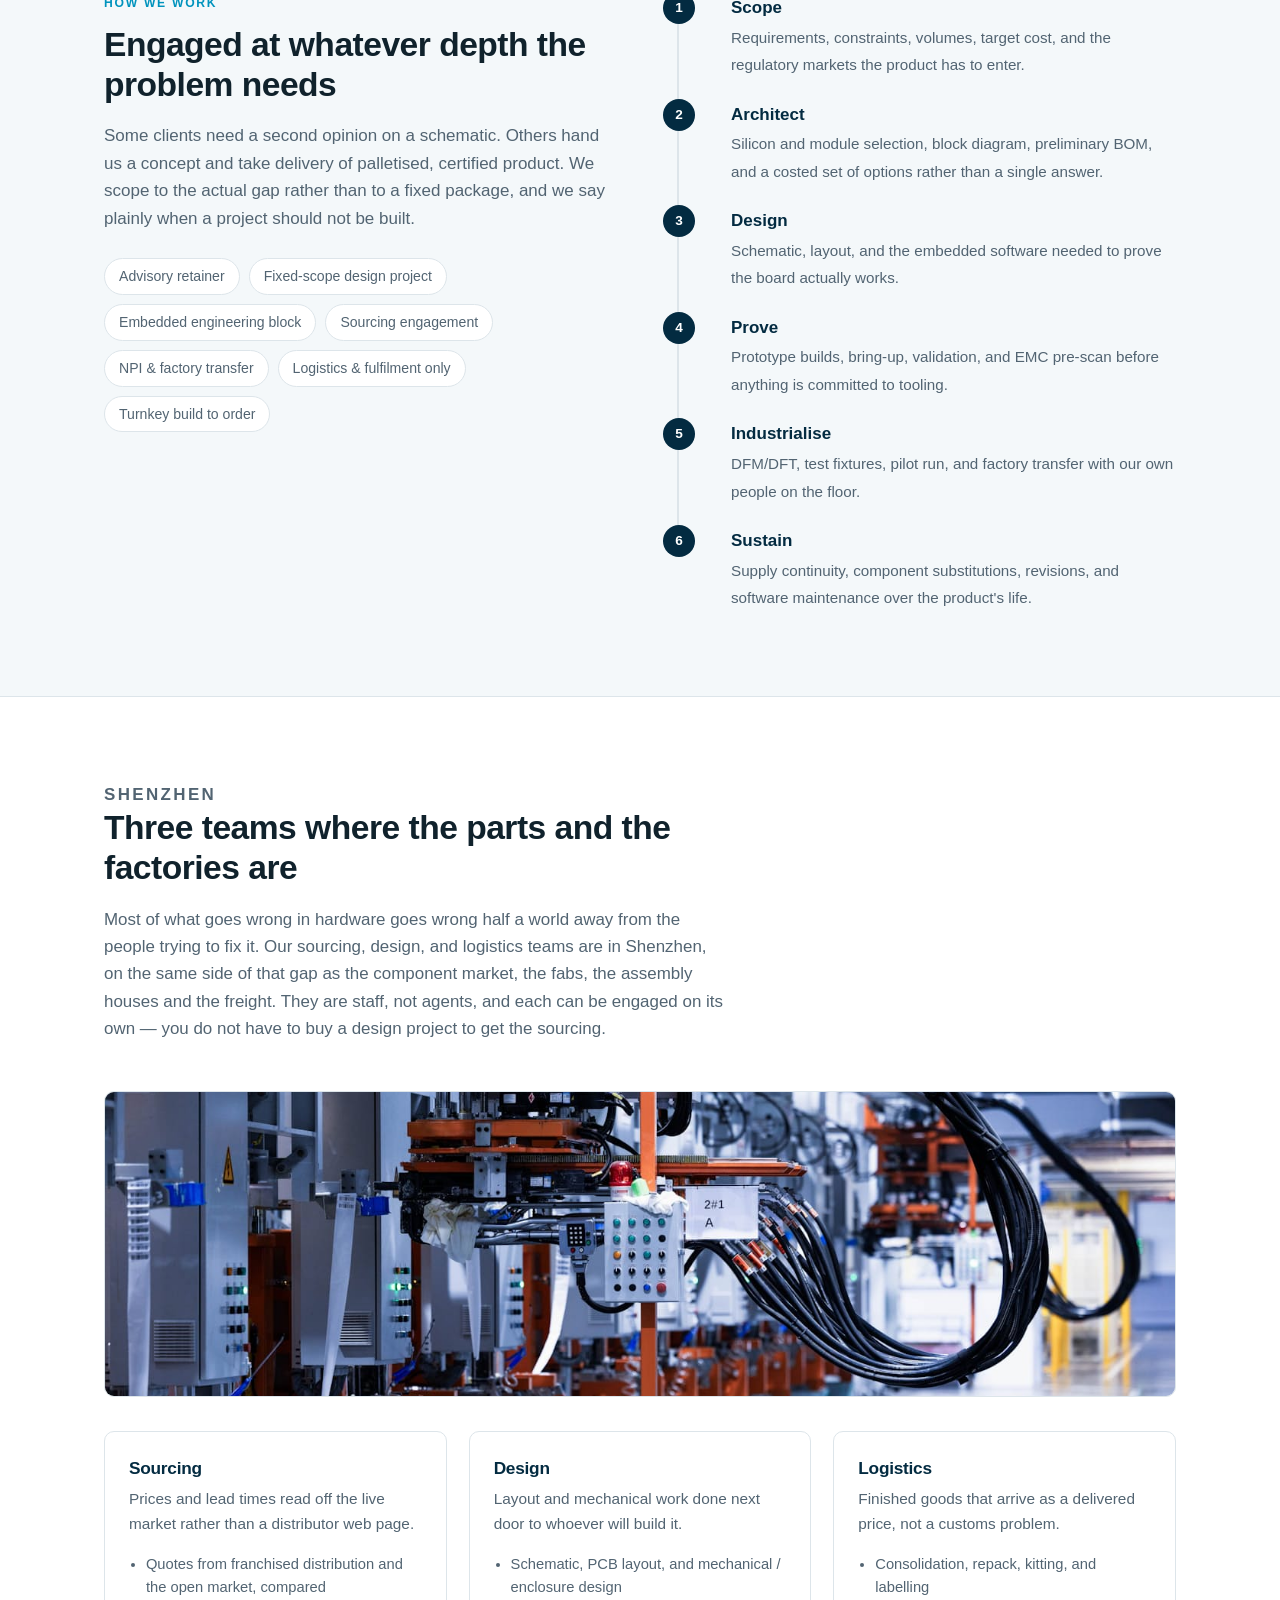
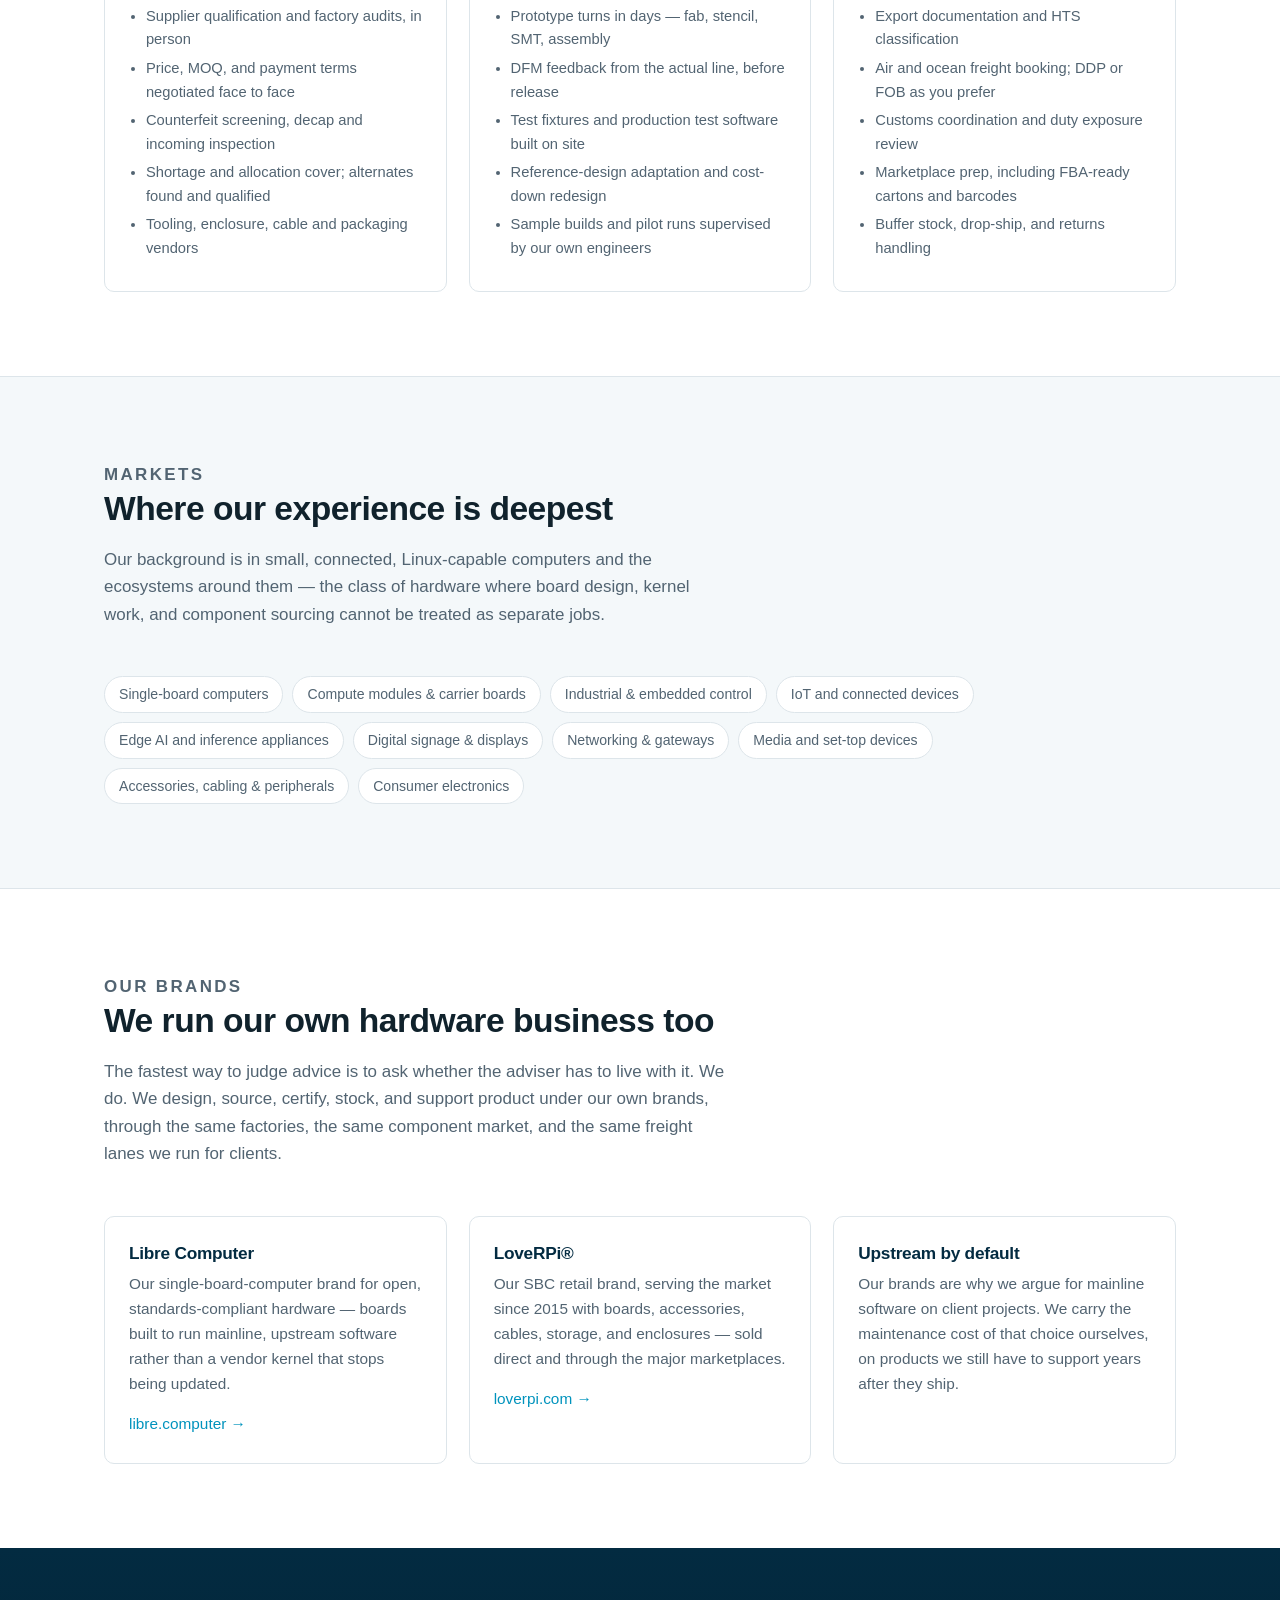
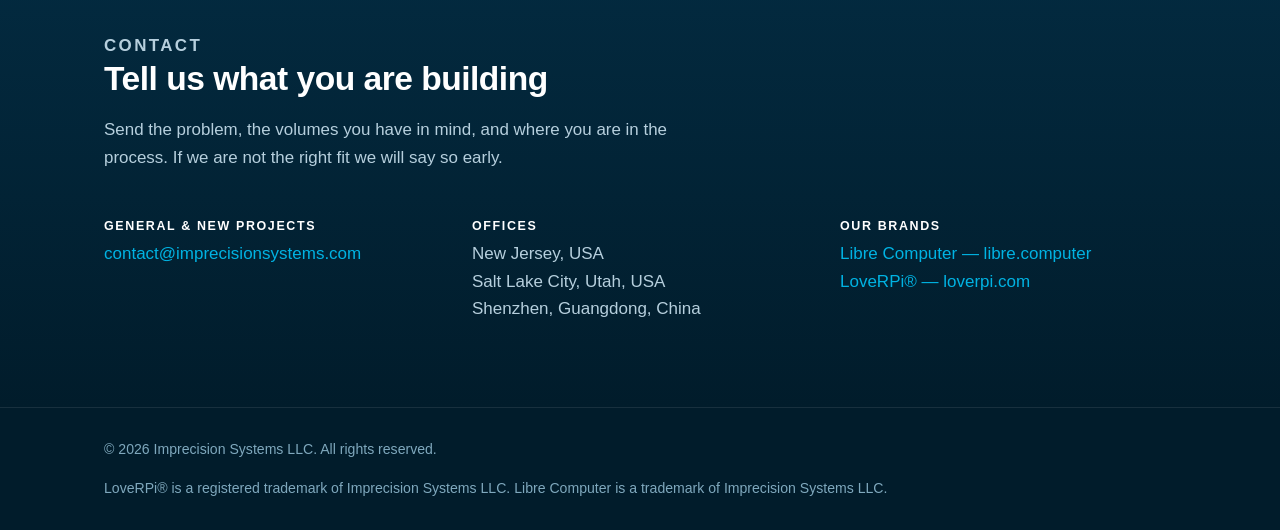
==== commit 61fa9c86: "site: Libre Computer is not a registered mark, and it has a website Per the operator. Two correction" ====
--- a/index.html
+++ b/index.html
@@ -47,8 +47,8 @@
     }
   ],
   "brand": [
-    { "@type": "Brand", "name": "LoveRPi" },
-    { "@type": "Brand", "name": "Libre Computer" }
+    { "@type": "Brand", "name": "LoveRPi", "url": "https://www.loverpi.com/" },
+    { "@type": "Brand", "name": "Libre Computer", "url": "https://libre.computer/" }
   ]
 }
 </script>
@@ -105,7 +105,7 @@
       </div>
       <div>
         <dt>Own brands</dt>
-        <dd>LoveRPi&reg; and Libre Computer&reg;</dd>
+        <dd>LoveRPi&reg; and Libre Computer</dd>
       </div>
     </dl>
   </div>
@@ -430,12 +430,13 @@
 
     <div class="brand-row">
       <article class="brand-card">
-        <h3>Libre Computer&reg;</h3>
+        <h3>Libre Computer</h3>
         <p>
           Our single-board-computer brand for open, standards-compliant
           hardware — boards built to run mainline, upstream software rather
           than a vendor kernel that stops being updated.
         </p>
+        <p><a href="https://libre.computer/" rel="noopener">libre.computer &rarr;</a></p>
       </article>
 
       <article class="brand-card">
@@ -488,7 +489,7 @@
       <div>
         <h3>Our brands</h3>
         <p>
-          Libre Computer&reg;<br>
+          <a href="https://libre.computer/" rel="noopener">Libre Computer &mdash; libre.computer</a><br>
           <a href="https://www.loverpi.com/" rel="noopener">LoveRPi&reg; &mdash; loverpi.com</a>
         </p>
       </div>
@@ -501,7 +502,7 @@
 <footer class="site-footer">
   <div class="wrap">
     <span>&copy; <span id="year">2026</span> Imprecision Systems LLC. All rights reserved.</span>
-    <span>LoveRPi&reg; and Libre Computer&reg; are trademarks of Imprecision Systems LLC.</span>
+    <span>LoveRPi&reg; is a registered trademark of Imprecision Systems LLC. Libre Computer is a trademark of Imprecision Systems LLC.</span>
   </div>
 </footer>
 
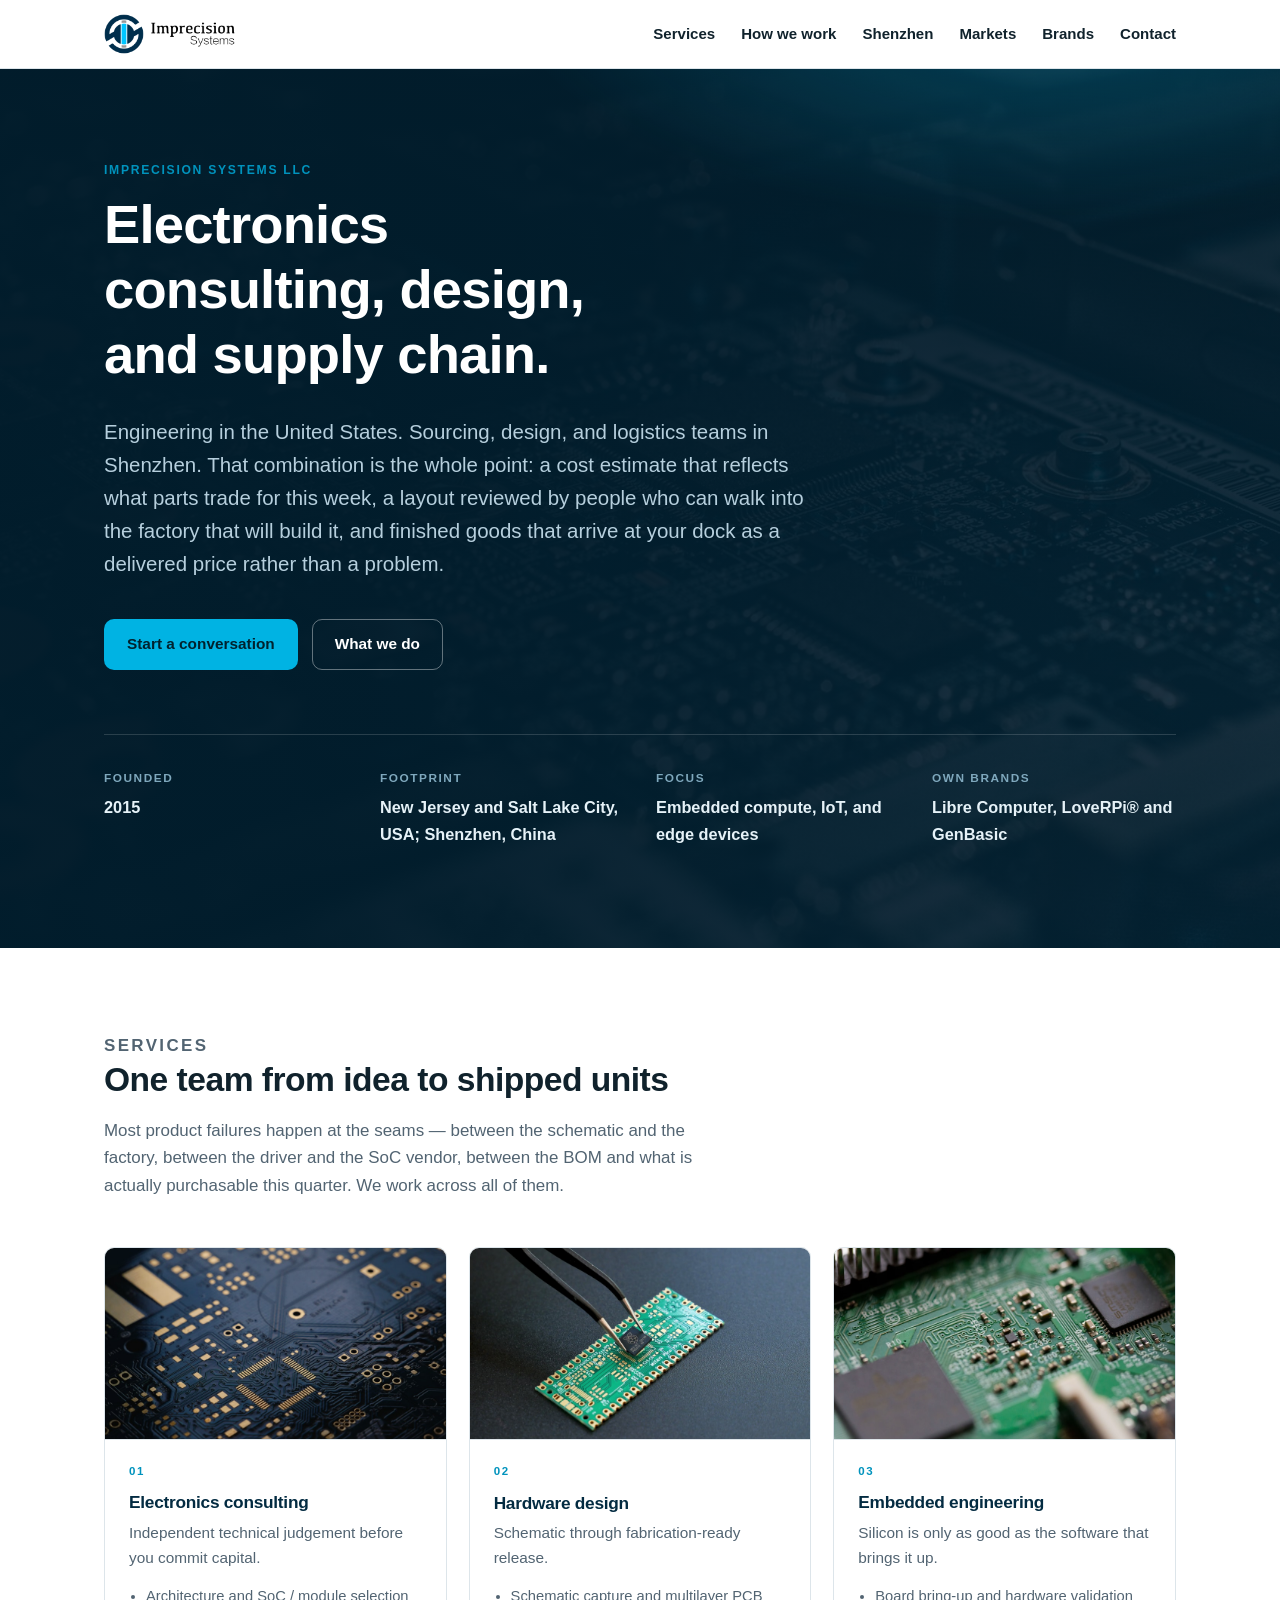
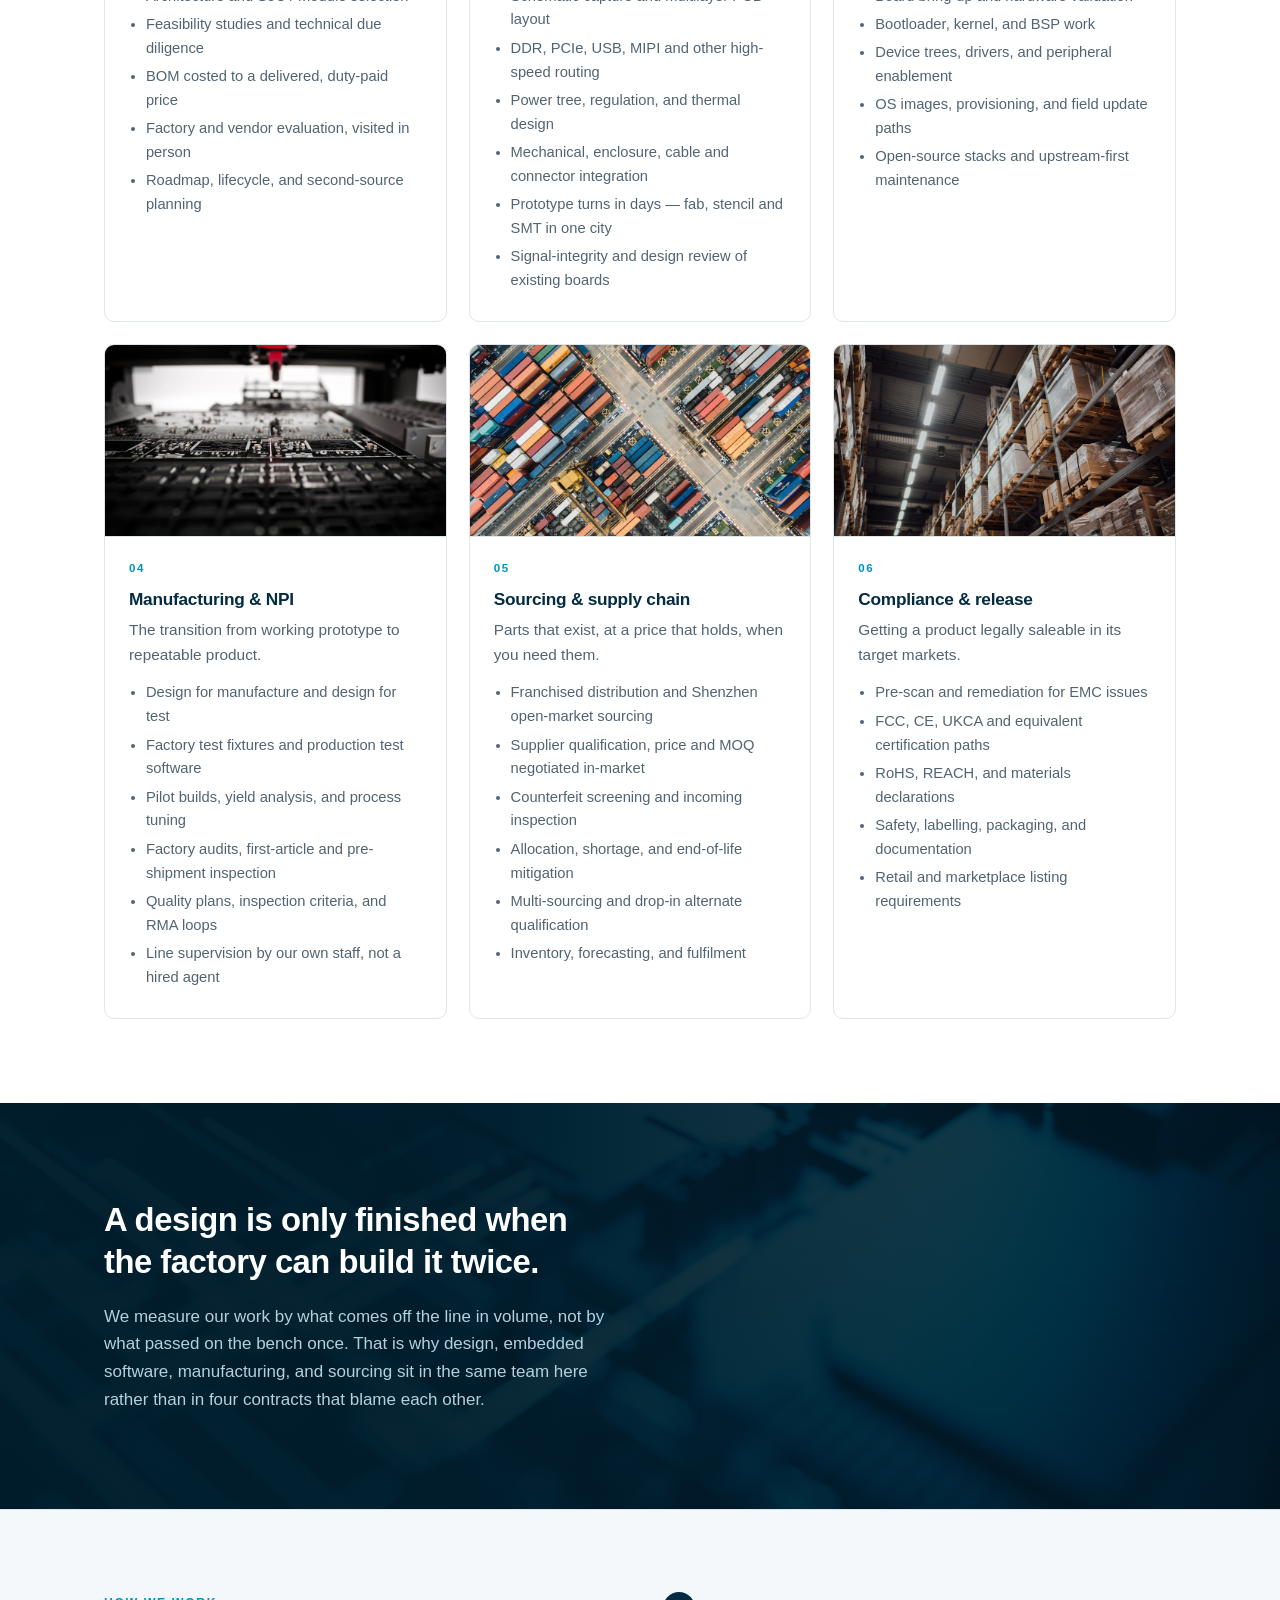
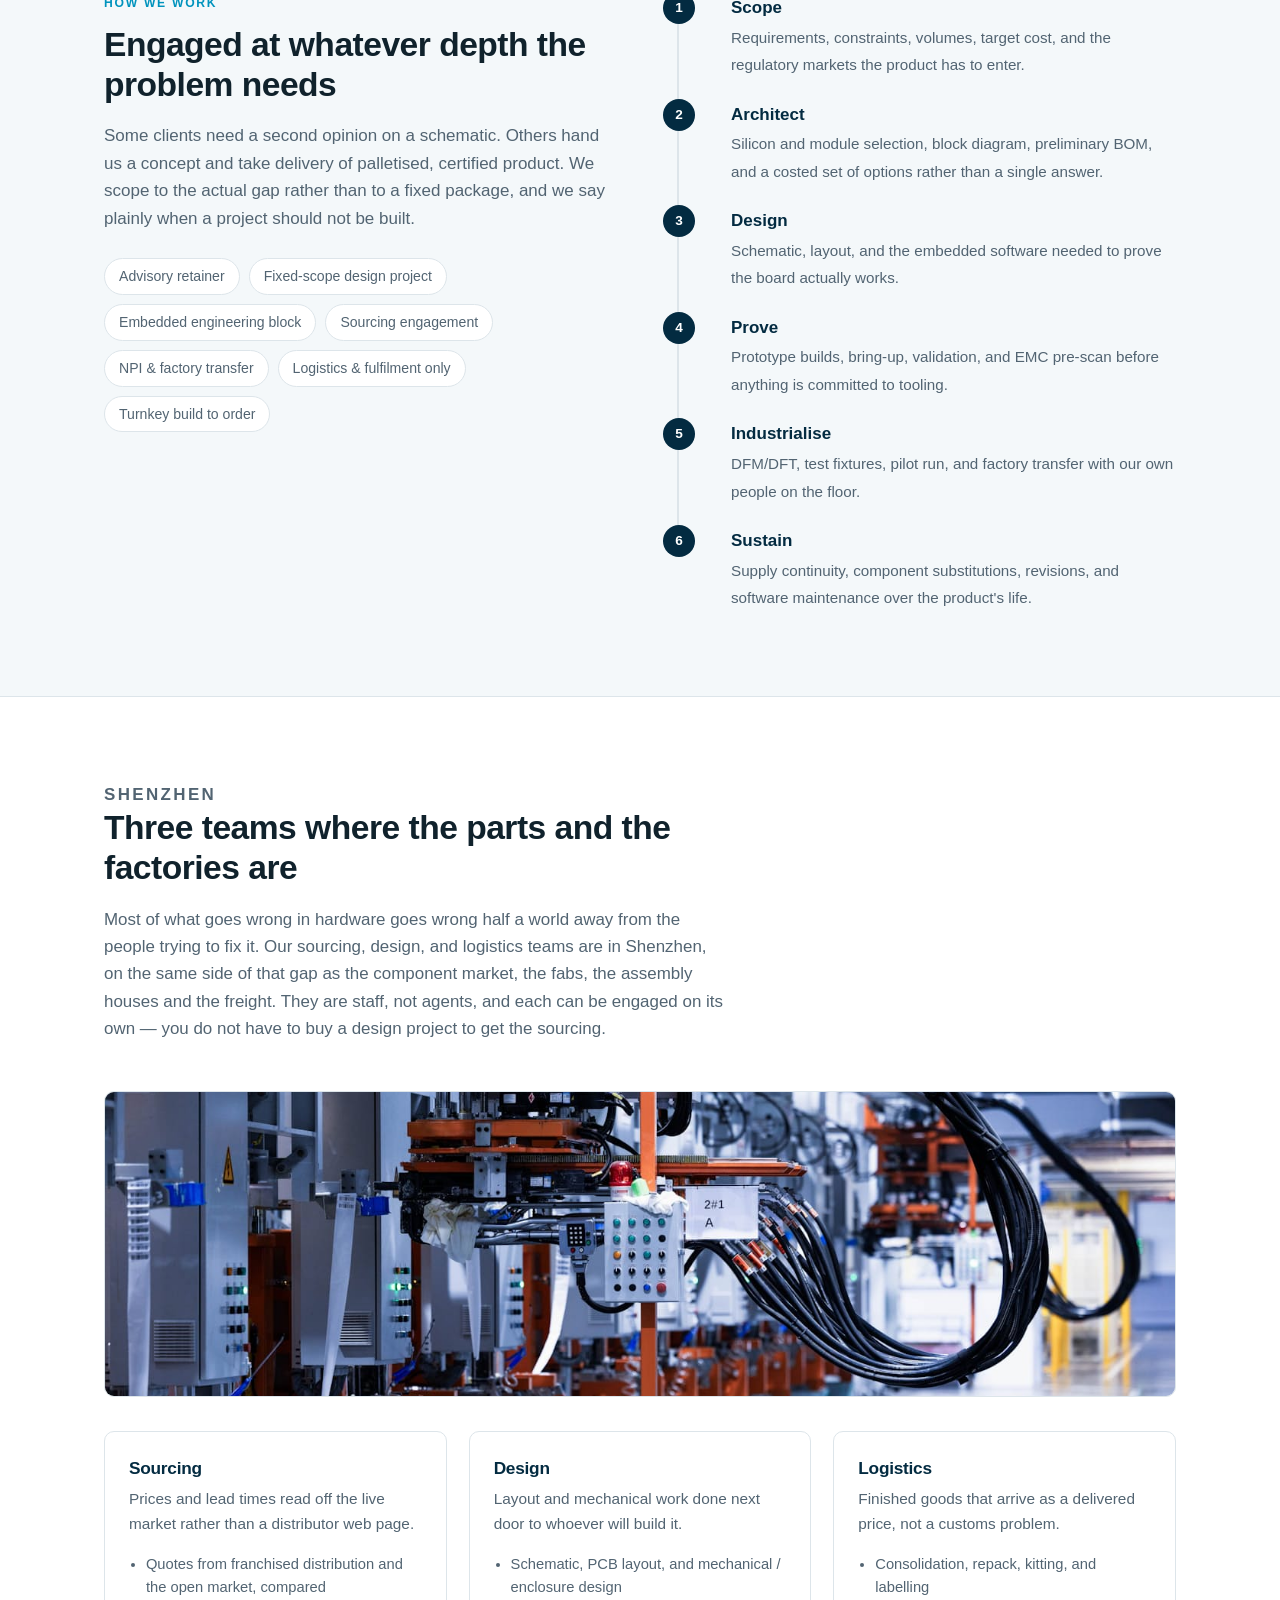
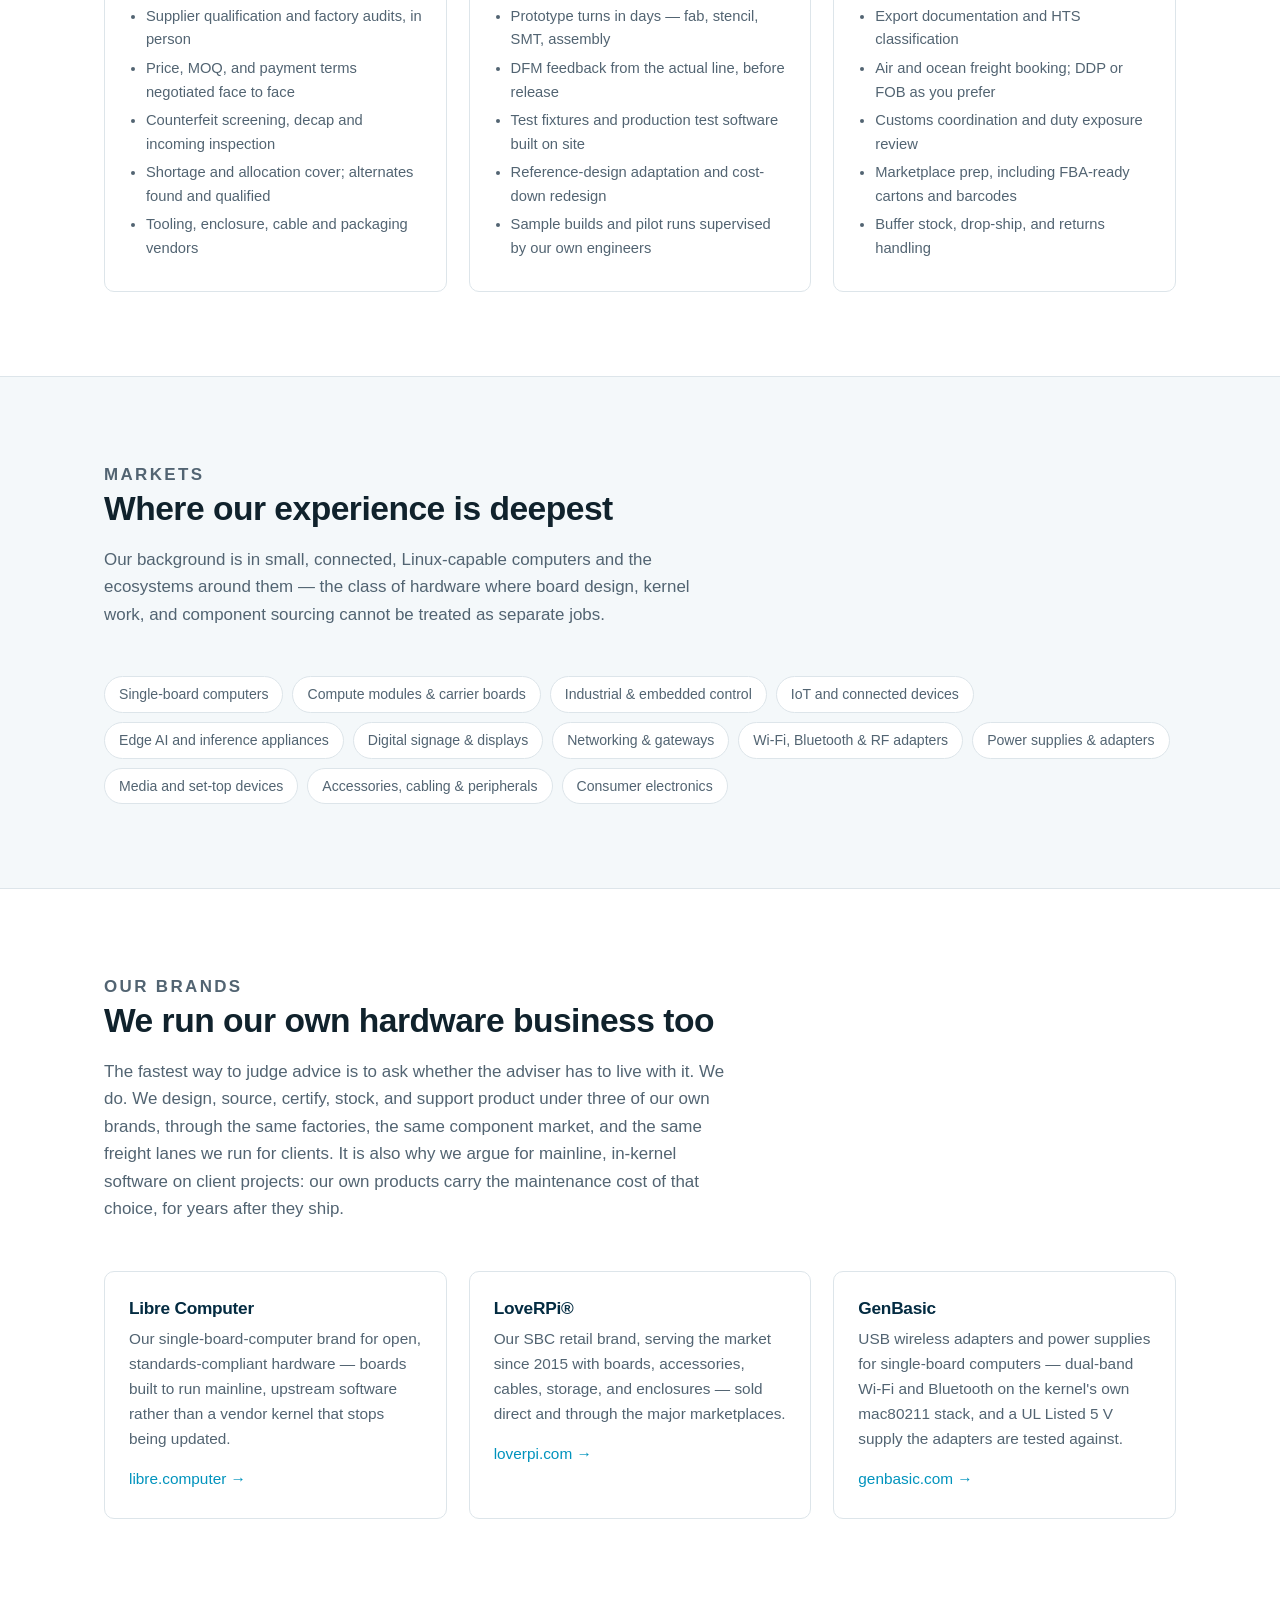
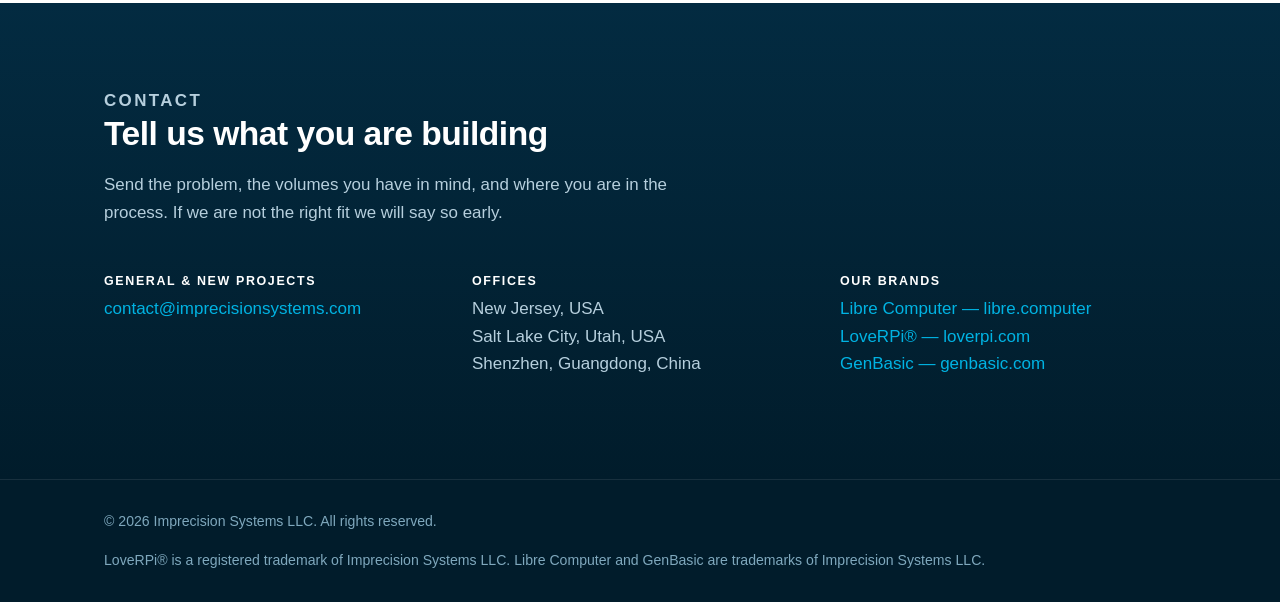
==== commit c252c330: "site: add GenBasic as the third brand Per the operator. genbasic.com joins Libre Computer and LoveRP" ====
--- a/index.html
+++ b/index.html
@@ -4,7 +4,7 @@
 <meta charset="utf-8">
 <meta name="viewport" content="width=device-width, initial-scale=1">
 <title>Imprecision Systems — Electronics Consulting, Design &amp; Supply Chain</title>
-<meta name="description" content="Imprecision Systems LLC is an electronics consulting, design, and engineering firm with sourcing, design, and logistics teams in Shenzhen. We take products from architecture and schematic through manufacturing, compliance, customs, and delivered volume supply. Home of the LoveRPi and Libre Computer brands.">
+<meta name="description" content="Imprecision Systems LLC is an electronics consulting, design, and engineering firm with sourcing, design, and logistics teams in Shenzhen. We take products from architecture and schematic through manufacturing, compliance, customs, and delivered volume supply. Home of the Libre Computer, LoveRPi and GenBasic brands.">
 <meta name="theme-color" content="#011c2b">
 <link rel="canonical" href="https://imprecisionsystems.com/">
 <link rel="icon" href="assets/mark.png">
@@ -47,8 +47,9 @@
     }
   ],
   "brand": [
+    { "@type": "Brand", "name": "Libre Computer", "url": "https://libre.computer/" },
     { "@type": "Brand", "name": "LoveRPi", "url": "https://www.loverpi.com/" },
-    { "@type": "Brand", "name": "Libre Computer", "url": "https://libre.computer/" }
+    { "@type": "Brand", "name": "GenBasic", "url": "https://genbasic.com/" }
   ]
 }
 </script>
@@ -105,7 +106,7 @@
       </div>
       <div>
         <dt>Own brands</dt>
-        <dd>LoveRPi&reg; and Libre Computer</dd>
+        <dd>Libre Computer, LoveRPi&reg; and GenBasic</dd>
       </div>
     </dl>
   </div>
@@ -407,6 +408,8 @@
       <li>Edge AI and inference appliances</li>
       <li>Digital signage &amp; displays</li>
       <li>Networking &amp; gateways</li>
+      <li>Wi-Fi, Bluetooth &amp; RF adapters</li>
+      <li>Power supplies &amp; adapters</li>
       <li>Media and set-top devices</li>
       <li>Accessories, cabling &amp; peripherals</li>
       <li>Consumer electronics</li>
@@ -423,8 +426,11 @@
       <p>
         The fastest way to judge advice is to ask whether the adviser has to
         live with it. We do. We design, source, certify, stock, and support
-        product under our own brands, through the same factories, the same
-        component market, and the same freight lanes we run for clients.
+        product under three of our own brands, through the same factories, the
+        same component market, and the same freight lanes we run for clients.
+        It is also why we argue for mainline, in-kernel software on client
+        projects: our own products carry the maintenance cost of that choice,
+        for years after they ship.
       </p>
     </div>
 
@@ -450,12 +456,13 @@
       </article>
 
       <article class="brand-card">
-        <h3>Upstream by default</h3>
-        <p>
-          Our brands are why we argue for mainline software on client projects.
-          We carry the maintenance cost of that choice ourselves, on products
-          we still have to support years after they ship.
-        </p>
+        <h3>GenBasic</h3>
+        <p>
+          USB wireless adapters and power supplies for single-board computers
+          — dual-band Wi-Fi and Bluetooth on the kernel's own mac80211 stack,
+          and a UL Listed 5 V supply the adapters are tested against.
+        </p>
+        <p><a href="https://genbasic.com/" rel="noopener">genbasic.com &rarr;</a></p>
       </article>
     </div>
   </div>
@@ -490,7 +497,8 @@
         <h3>Our brands</h3>
         <p>
           <a href="https://libre.computer/" rel="noopener">Libre Computer &mdash; libre.computer</a><br>
-          <a href="https://www.loverpi.com/" rel="noopener">LoveRPi&reg; &mdash; loverpi.com</a>
+          <a href="https://www.loverpi.com/" rel="noopener">LoveRPi&reg; &mdash; loverpi.com</a><br>
+          <a href="https://genbasic.com/" rel="noopener">GenBasic &mdash; genbasic.com</a>
         </p>
       </div>
     </div>
@@ -502,7 +510,7 @@
 <footer class="site-footer">
   <div class="wrap">
     <span>&copy; <span id="year">2026</span> Imprecision Systems LLC. All rights reserved.</span>
-    <span>LoveRPi&reg; is a registered trademark of Imprecision Systems LLC. Libre Computer is a trademark of Imprecision Systems LLC.</span>
+    <span>LoveRPi&reg; is a registered trademark of Imprecision Systems LLC. Libre Computer and GenBasic are trademarks of Imprecision Systems LLC.</span>
   </div>
 </footer>
 
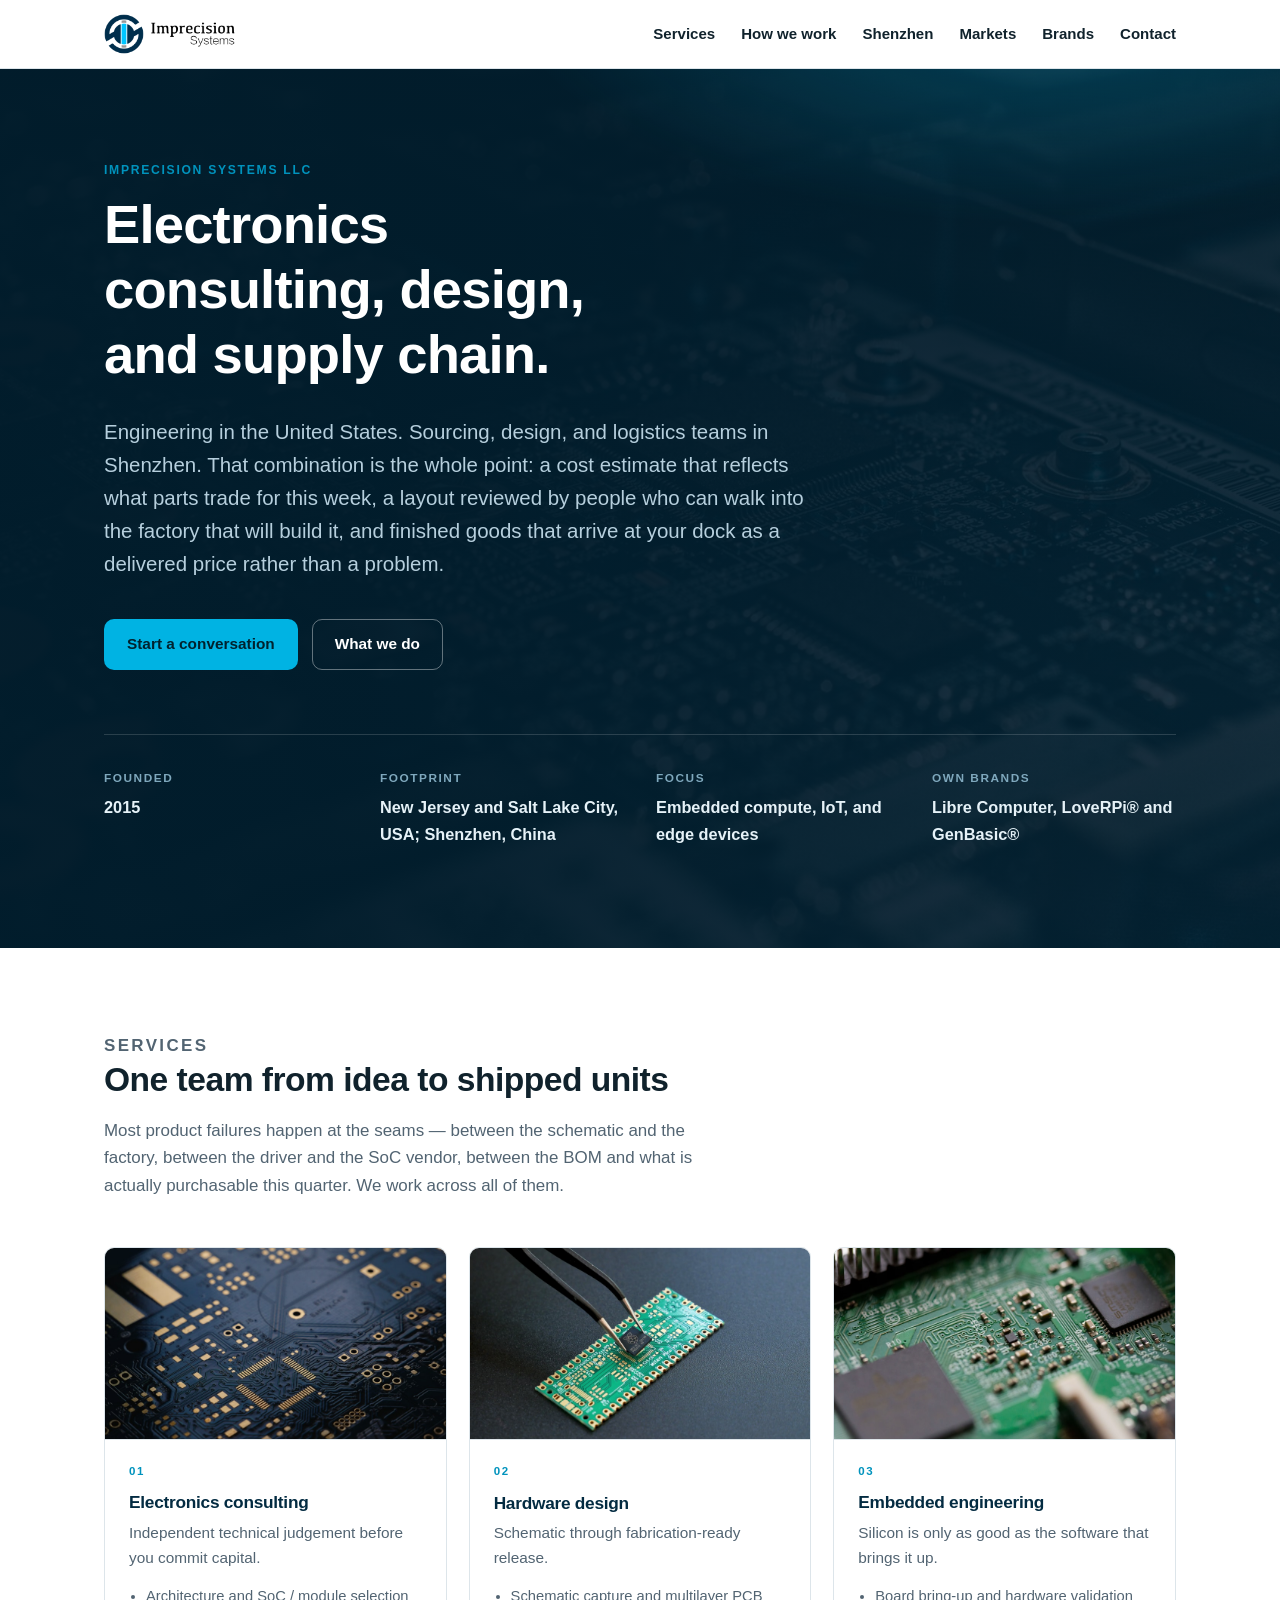
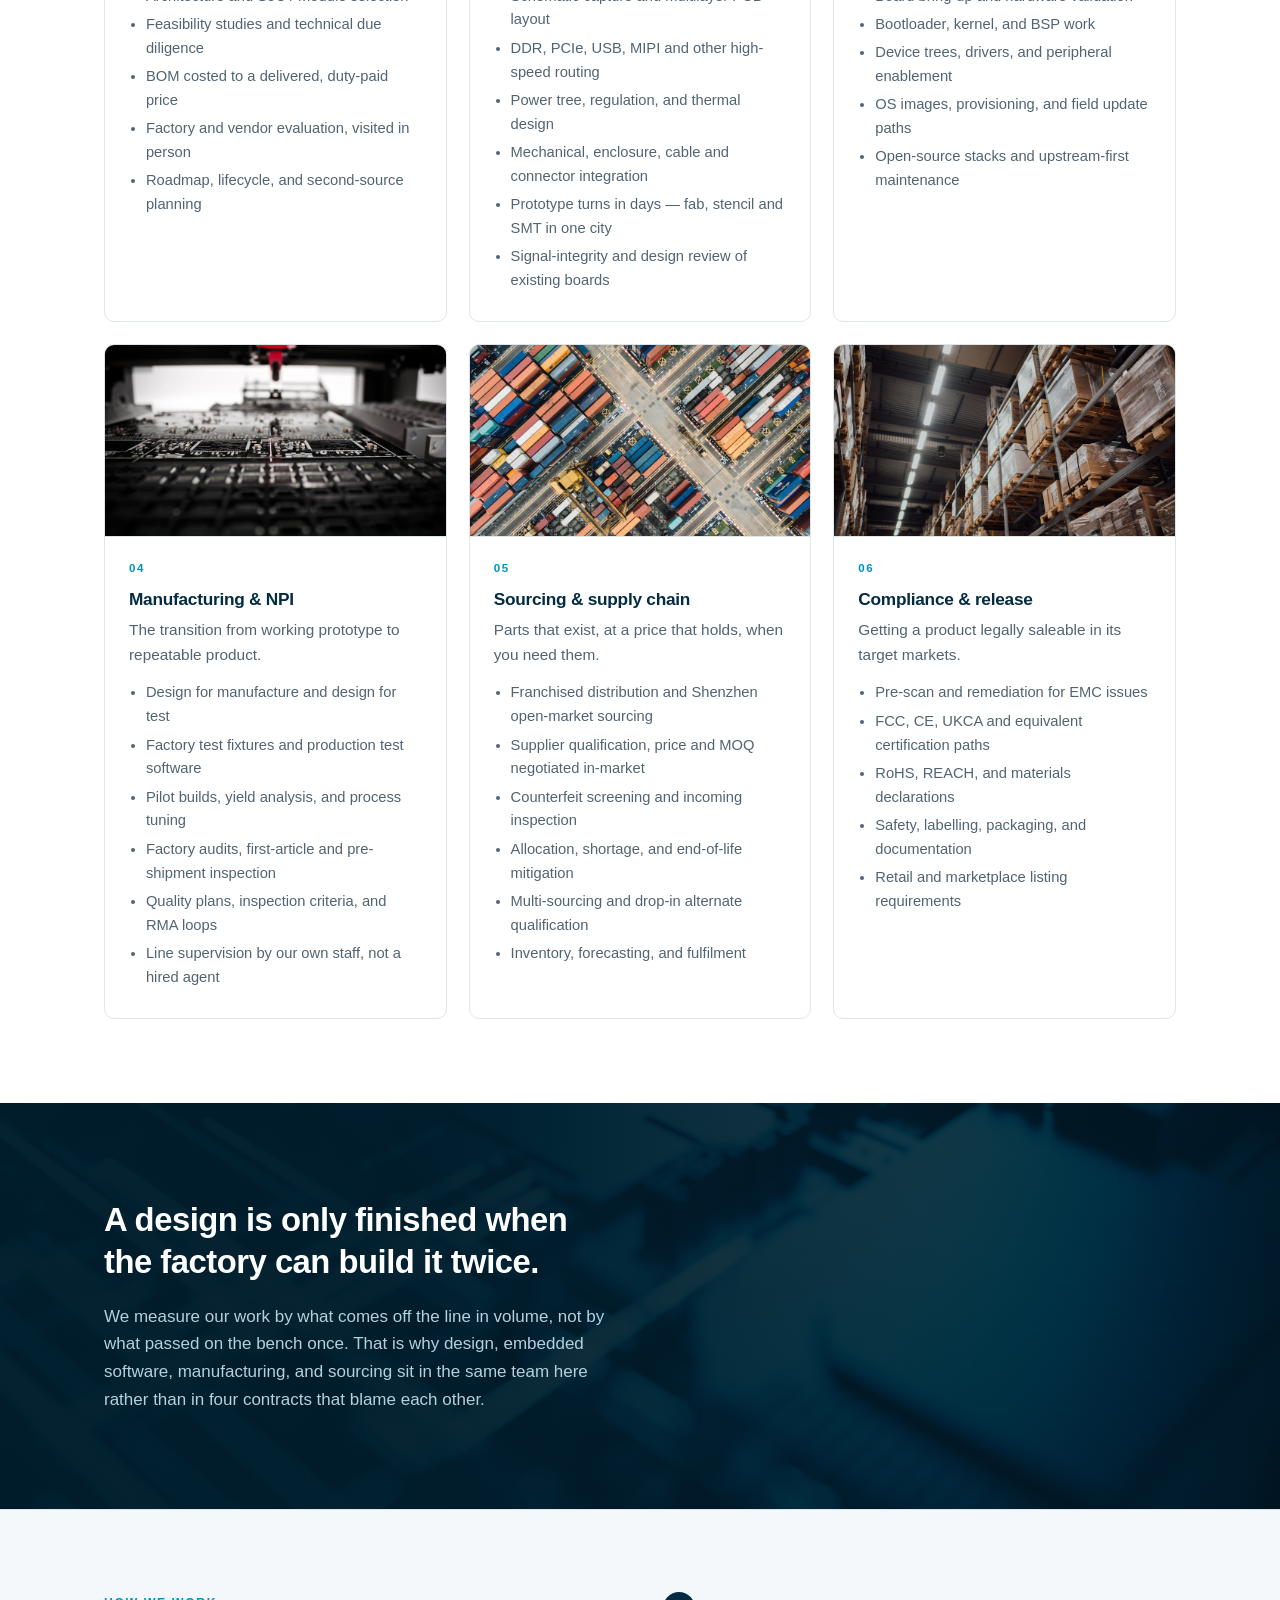
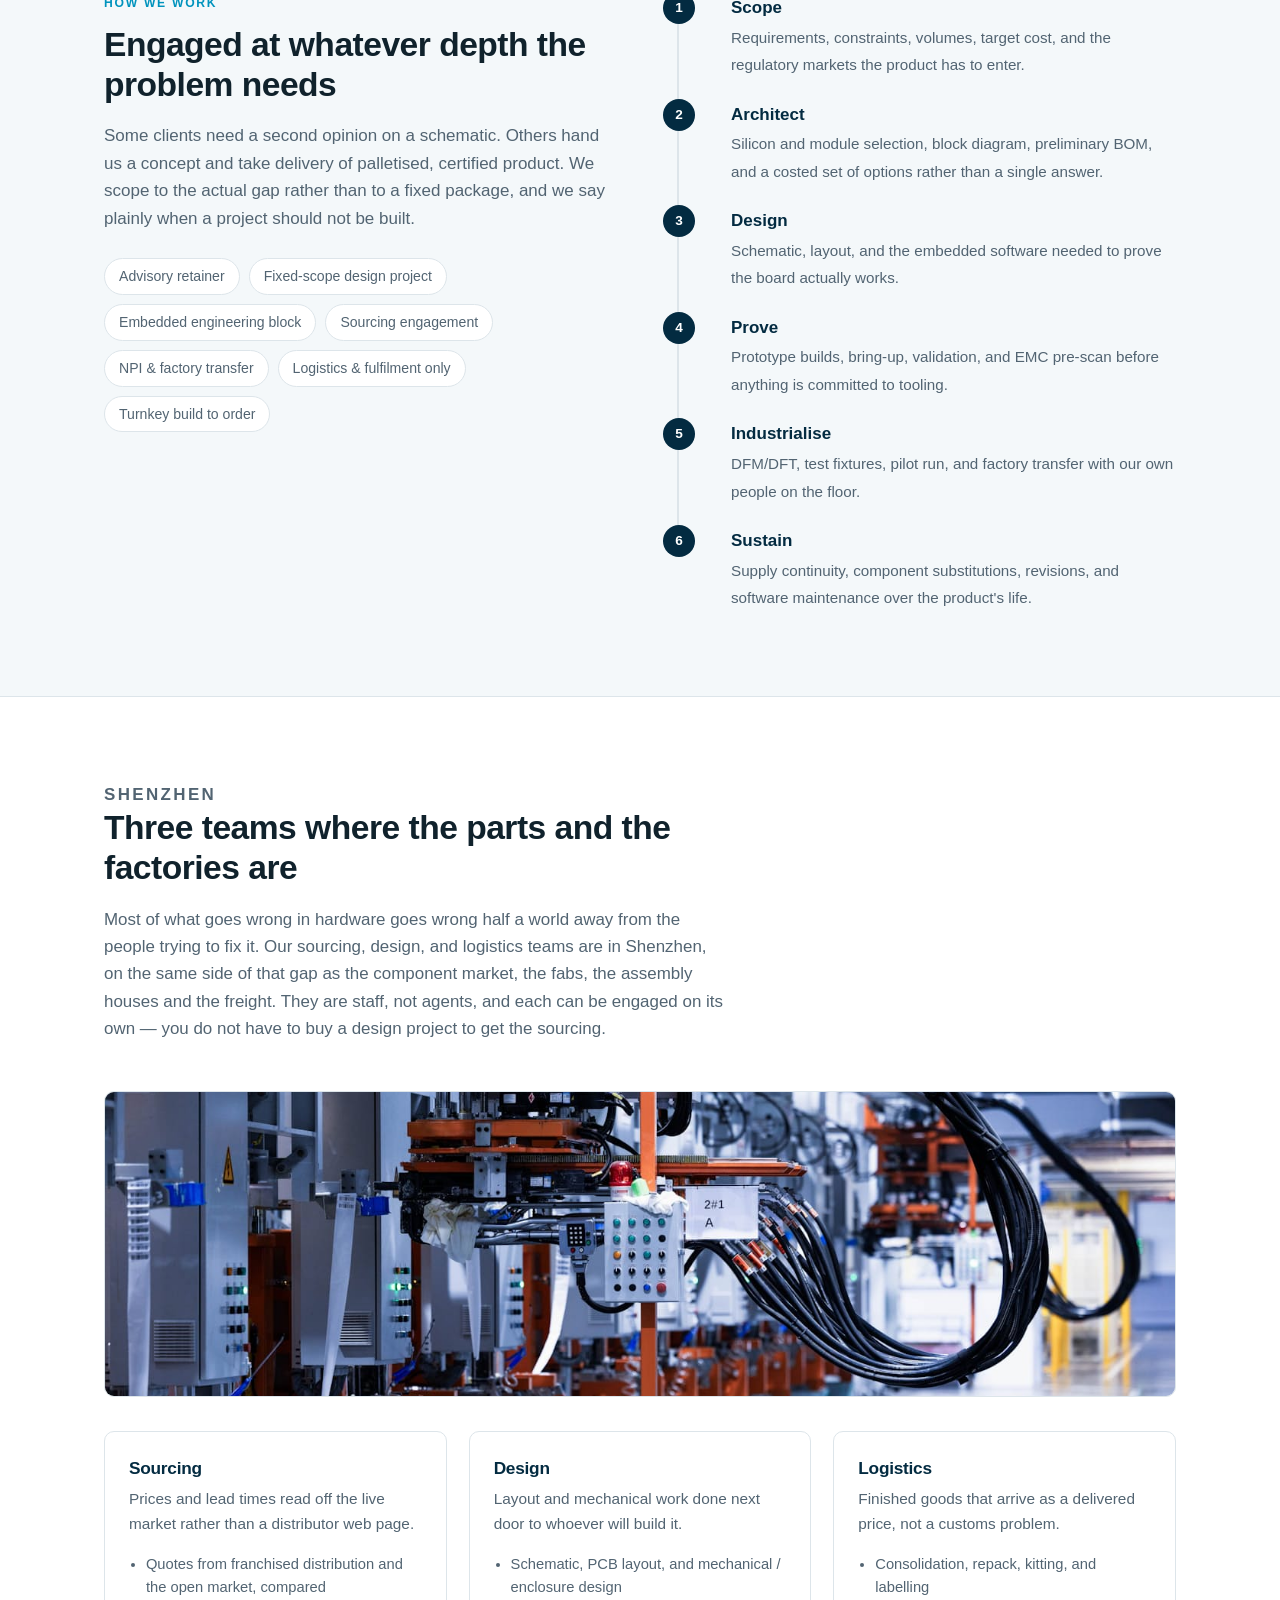
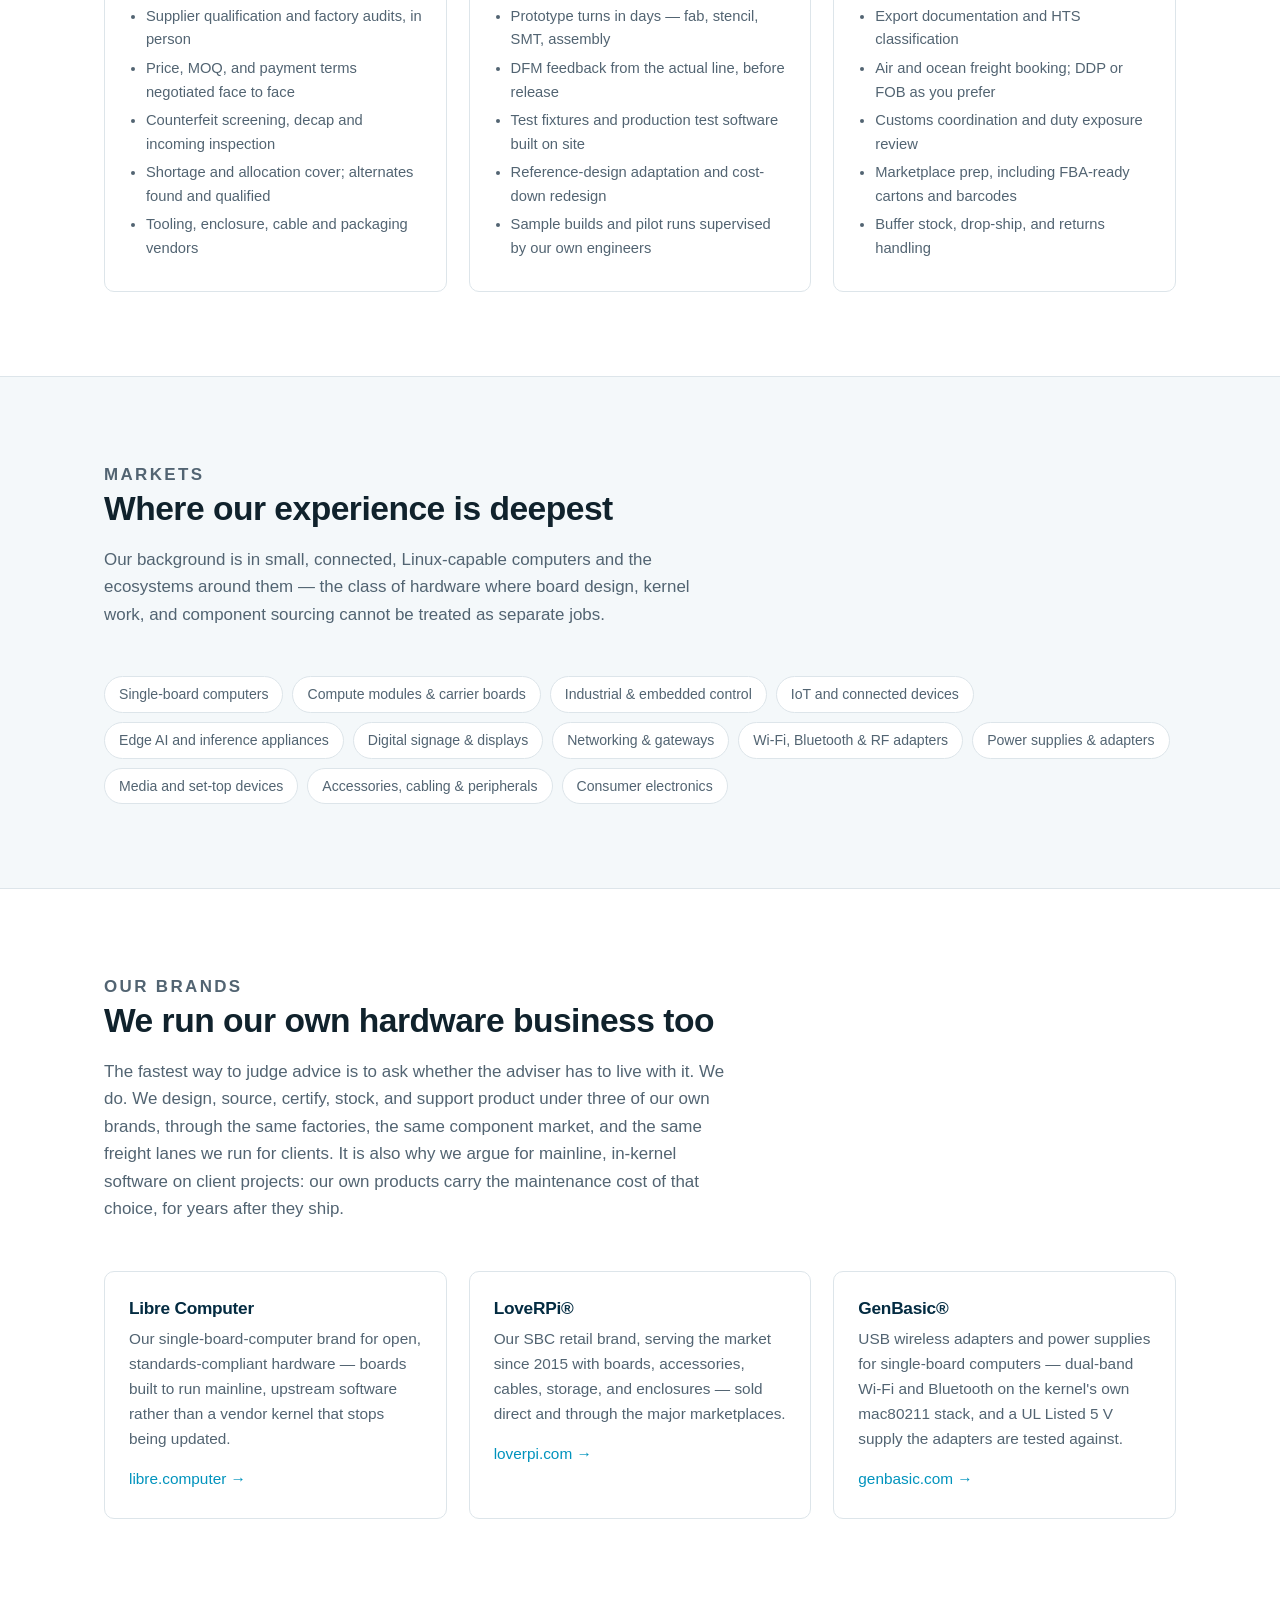
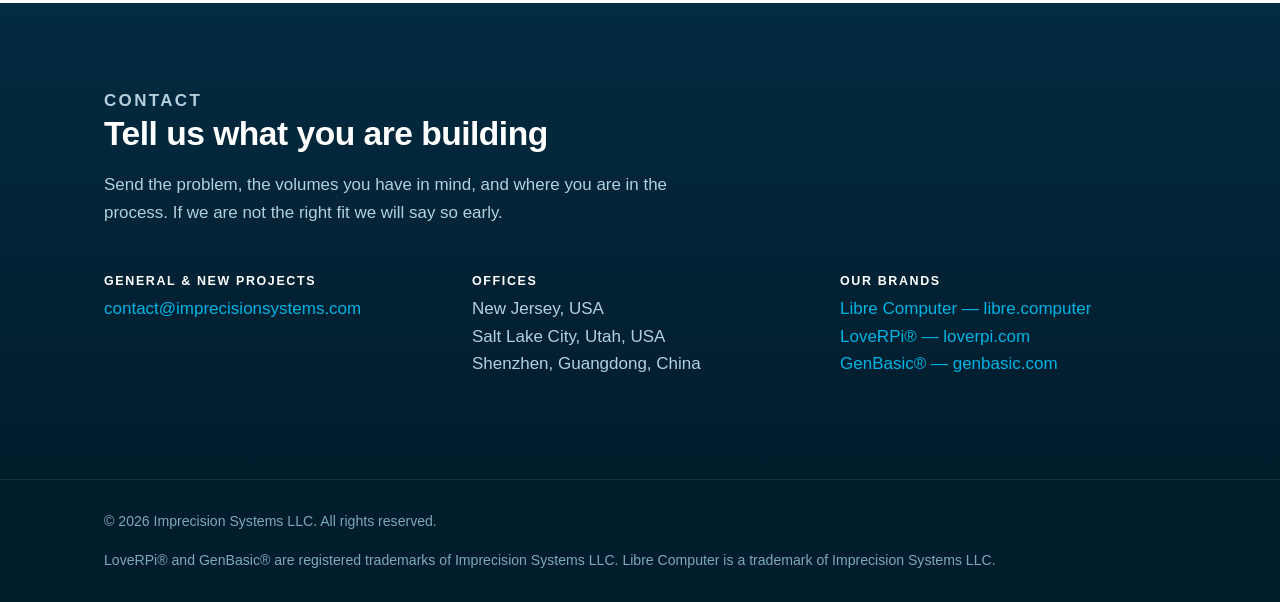
==== commit 96f35348: "site: GenBasic is registered -- move it to the (R) group Per the operator, correcting the assumption" ====
--- a/index.html
+++ b/index.html
@@ -106,7 +106,7 @@
       </div>
       <div>
         <dt>Own brands</dt>
-        <dd>Libre Computer, LoveRPi&reg; and GenBasic</dd>
+        <dd>Libre Computer, LoveRPi&reg; and GenBasic&reg;</dd>
       </div>
     </dl>
   </div>
@@ -456,7 +456,7 @@
       </article>
 
       <article class="brand-card">
-        <h3>GenBasic</h3>
+        <h3>GenBasic&reg;</h3>
         <p>
           USB wireless adapters and power supplies for single-board computers
           — dual-band Wi-Fi and Bluetooth on the kernel's own mac80211 stack,
@@ -498,7 +498,7 @@
         <p>
           <a href="https://libre.computer/" rel="noopener">Libre Computer &mdash; libre.computer</a><br>
           <a href="https://www.loverpi.com/" rel="noopener">LoveRPi&reg; &mdash; loverpi.com</a><br>
-          <a href="https://genbasic.com/" rel="noopener">GenBasic &mdash; genbasic.com</a>
+          <a href="https://genbasic.com/" rel="noopener">GenBasic&reg; &mdash; genbasic.com</a>
         </p>
       </div>
     </div>
@@ -510,7 +510,7 @@
 <footer class="site-footer">
   <div class="wrap">
     <span>&copy; <span id="year">2026</span> Imprecision Systems LLC. All rights reserved.</span>
-    <span>LoveRPi&reg; is a registered trademark of Imprecision Systems LLC. Libre Computer and GenBasic are trademarks of Imprecision Systems LLC.</span>
+    <span>LoveRPi&reg; and GenBasic&reg; are registered trademarks of Imprecision Systems LLC. Libre Computer is a trademark of Imprecision Systems LLC.</span>
   </div>
 </footer>
 
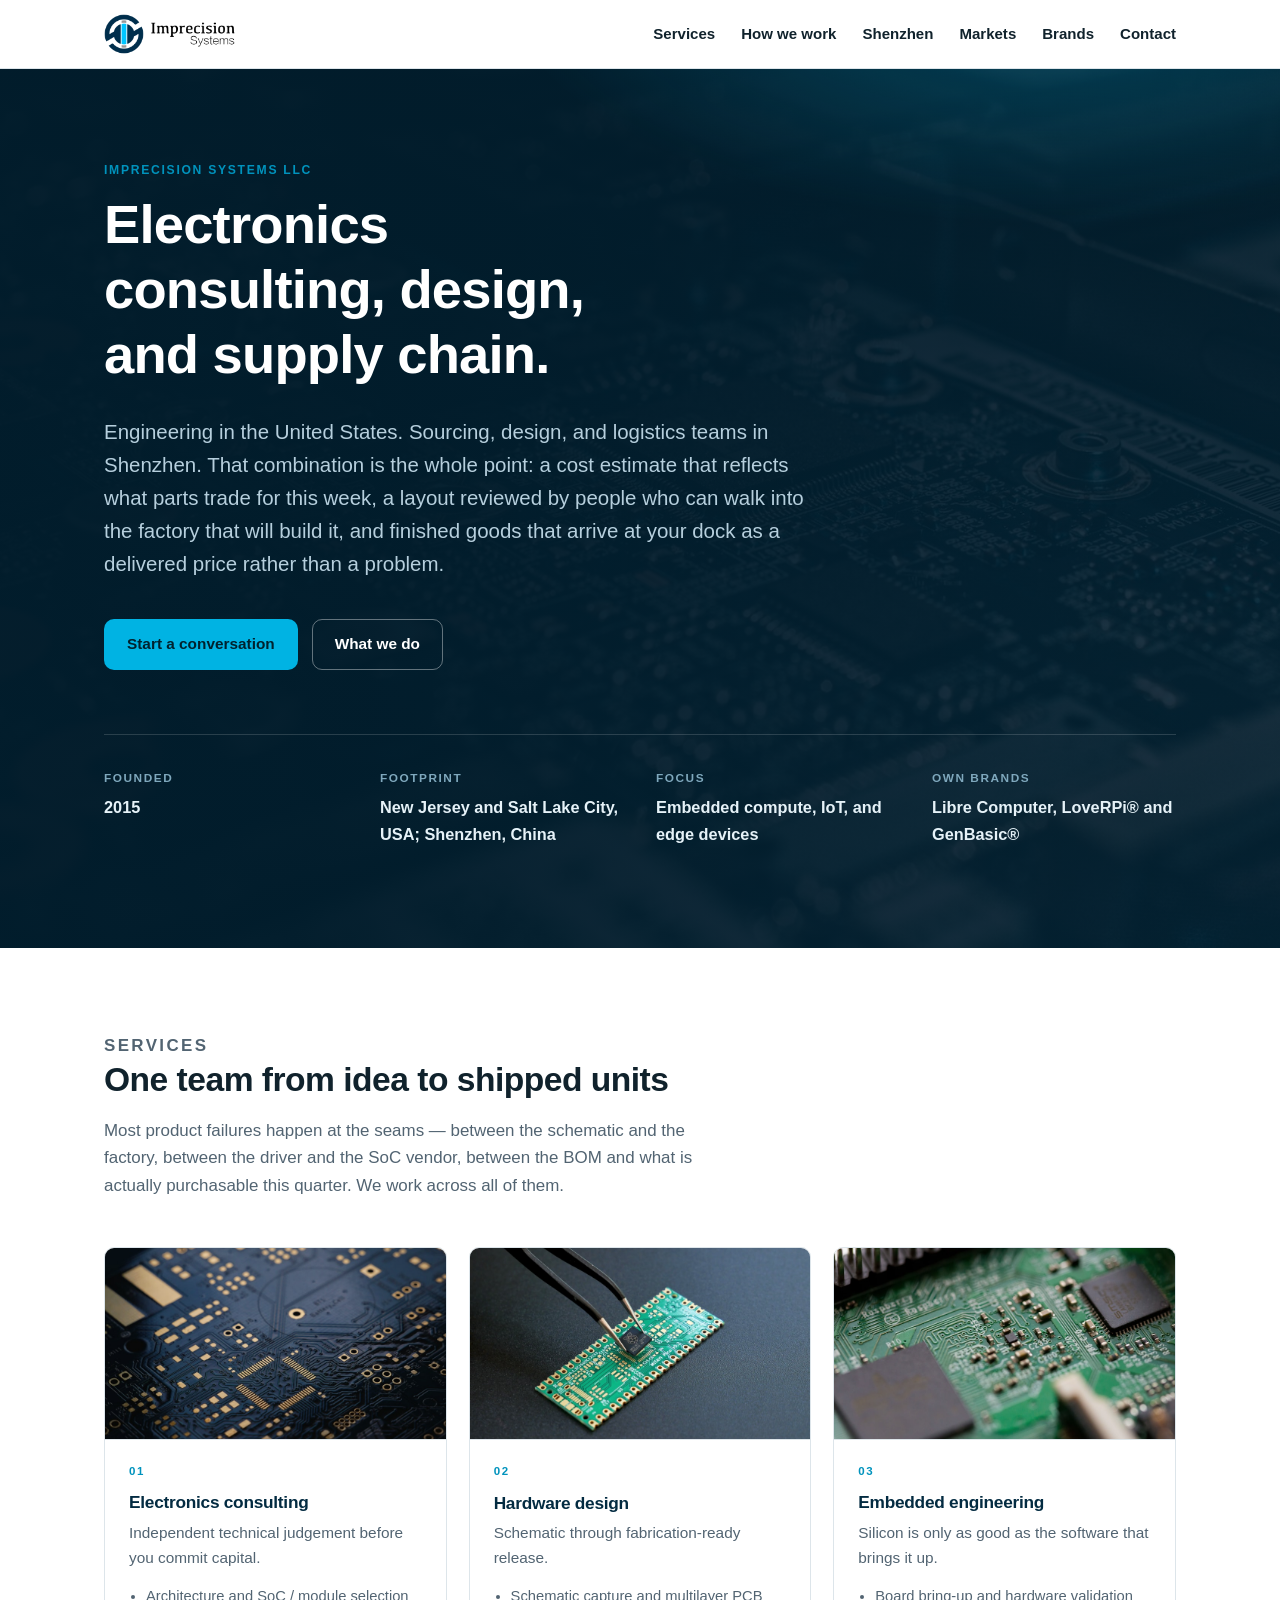
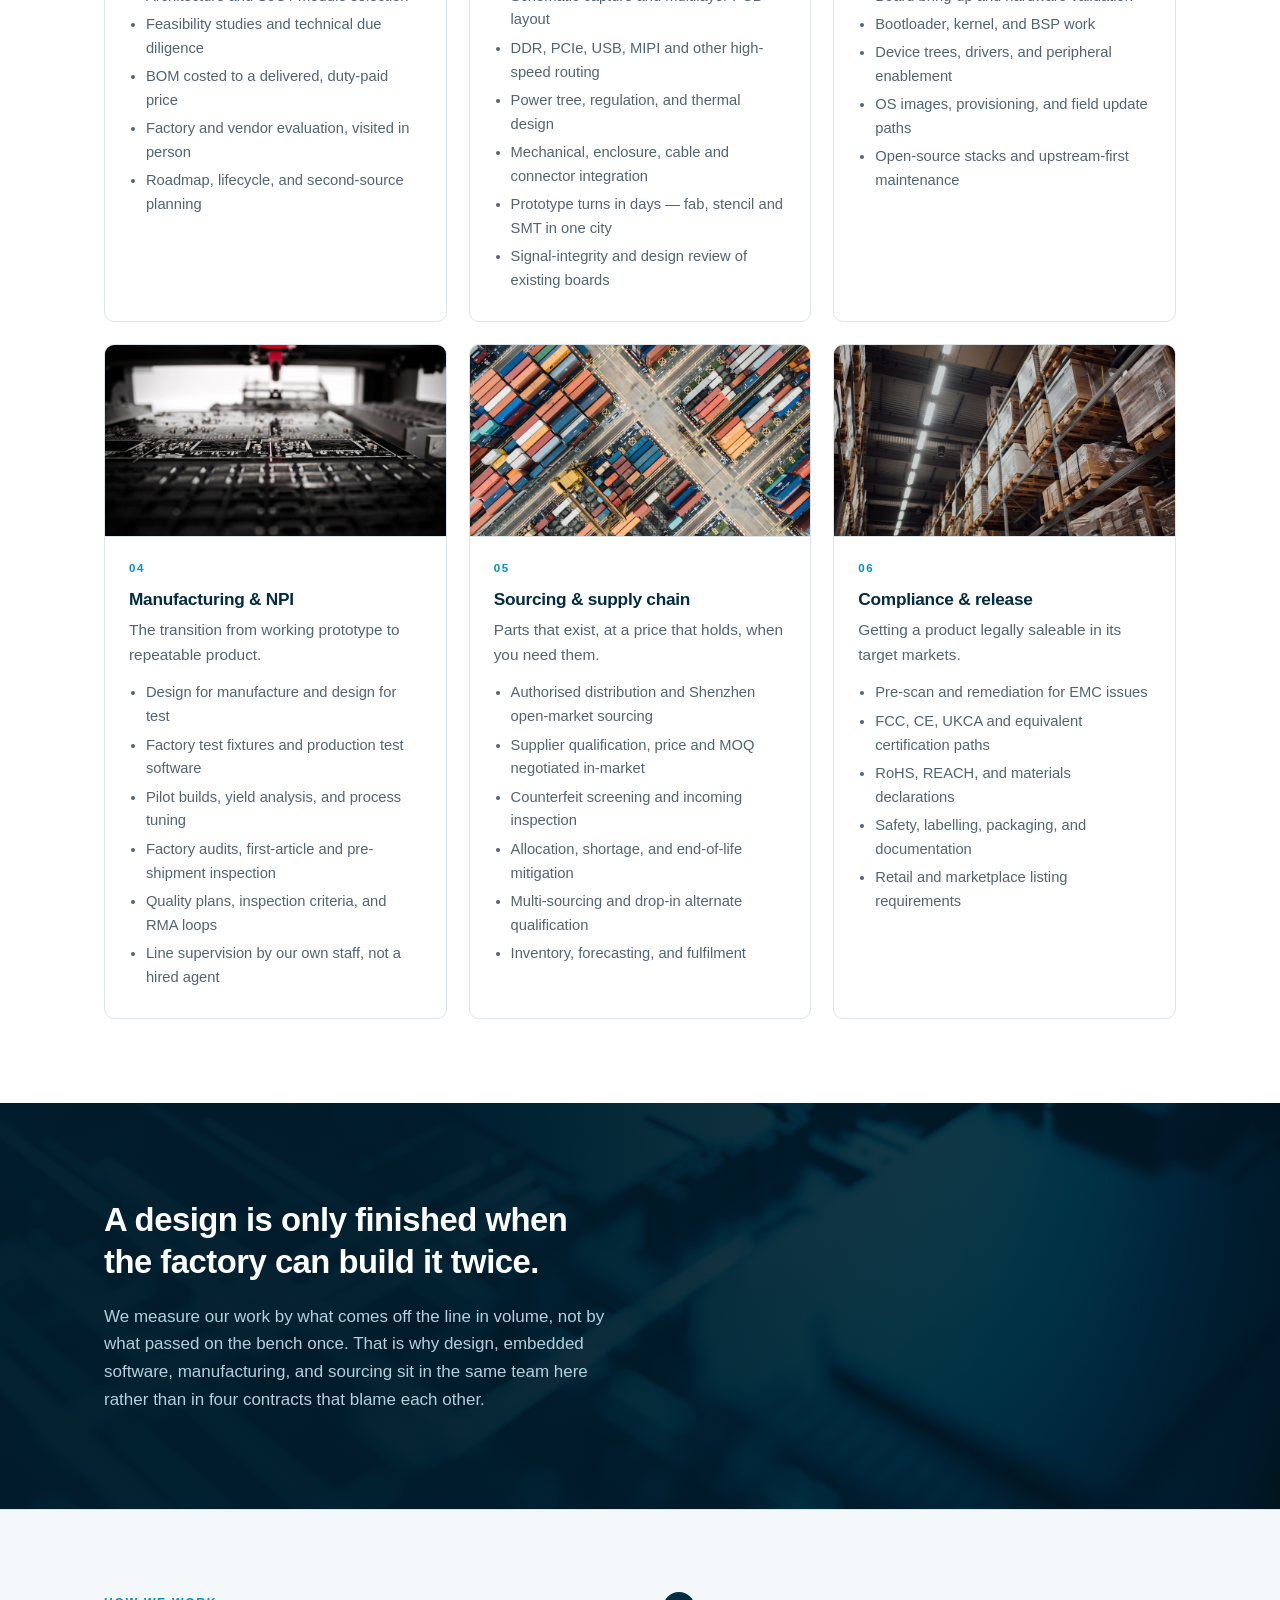
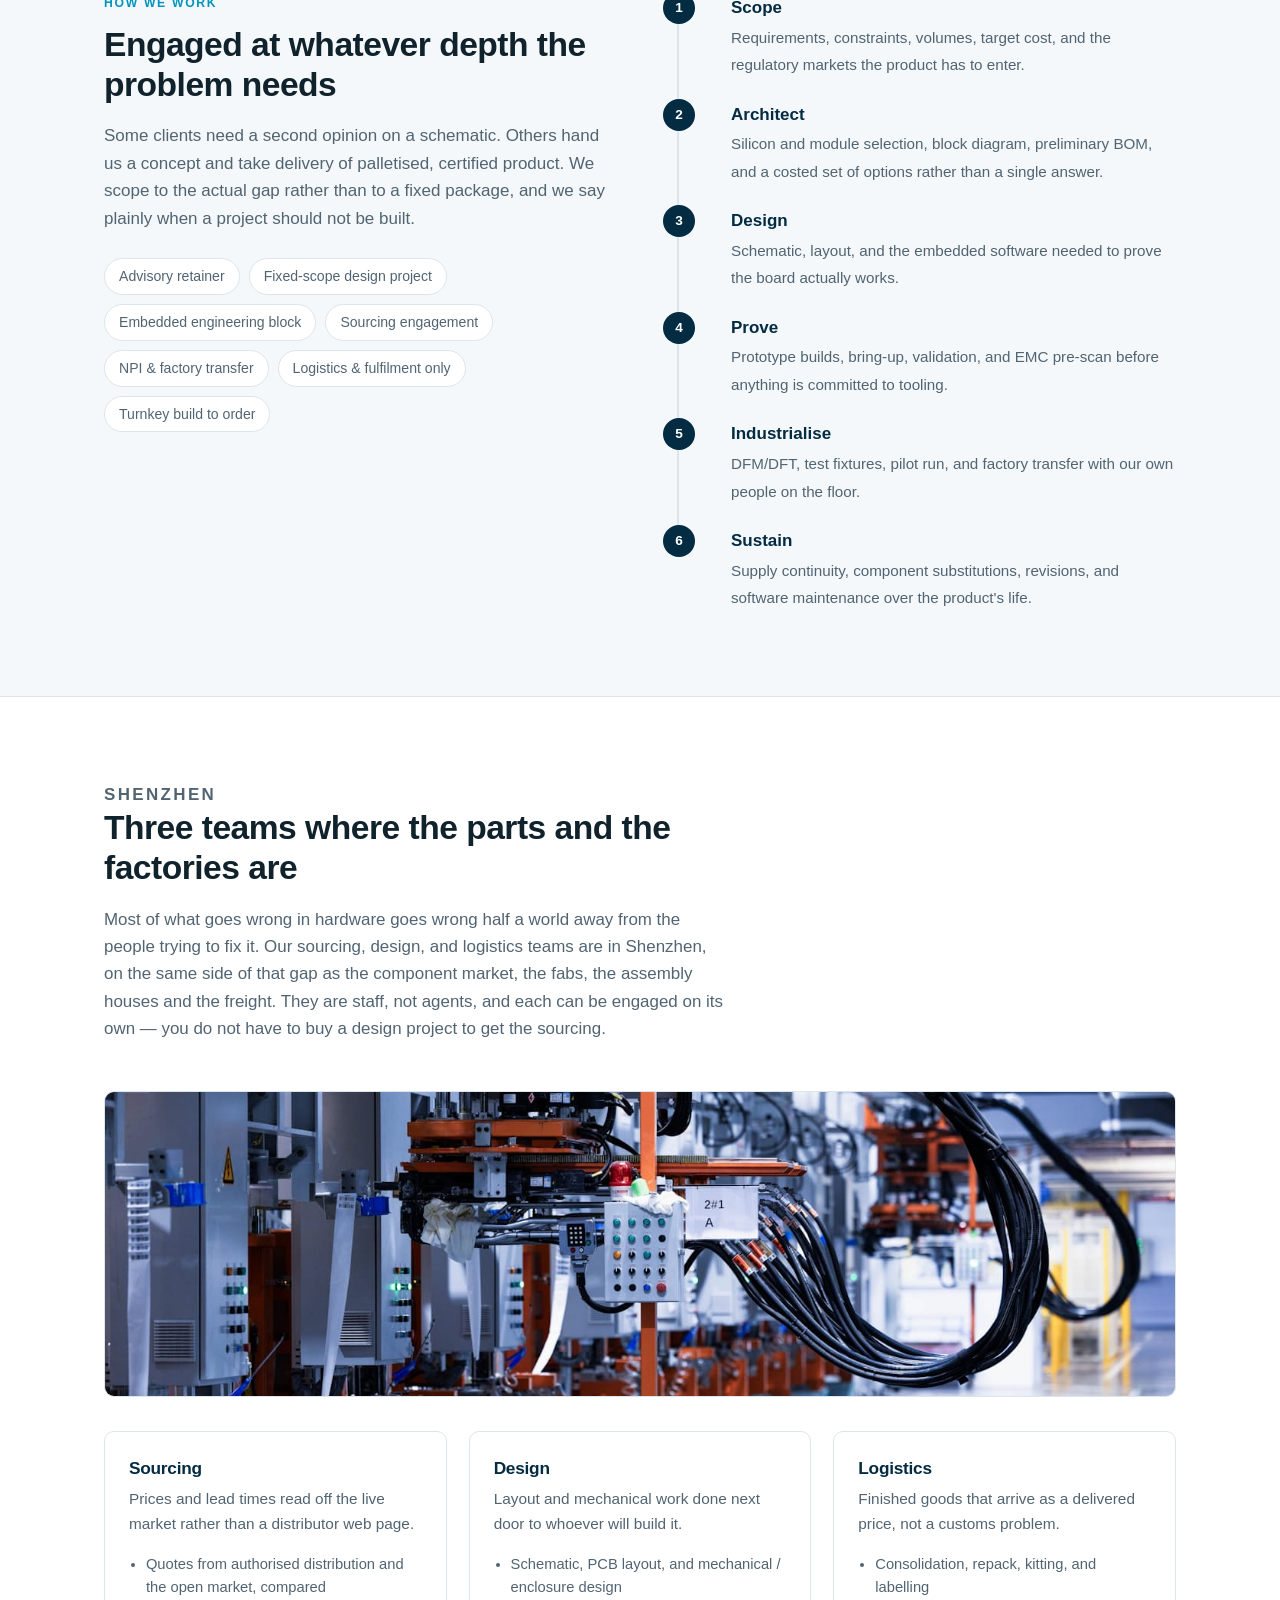
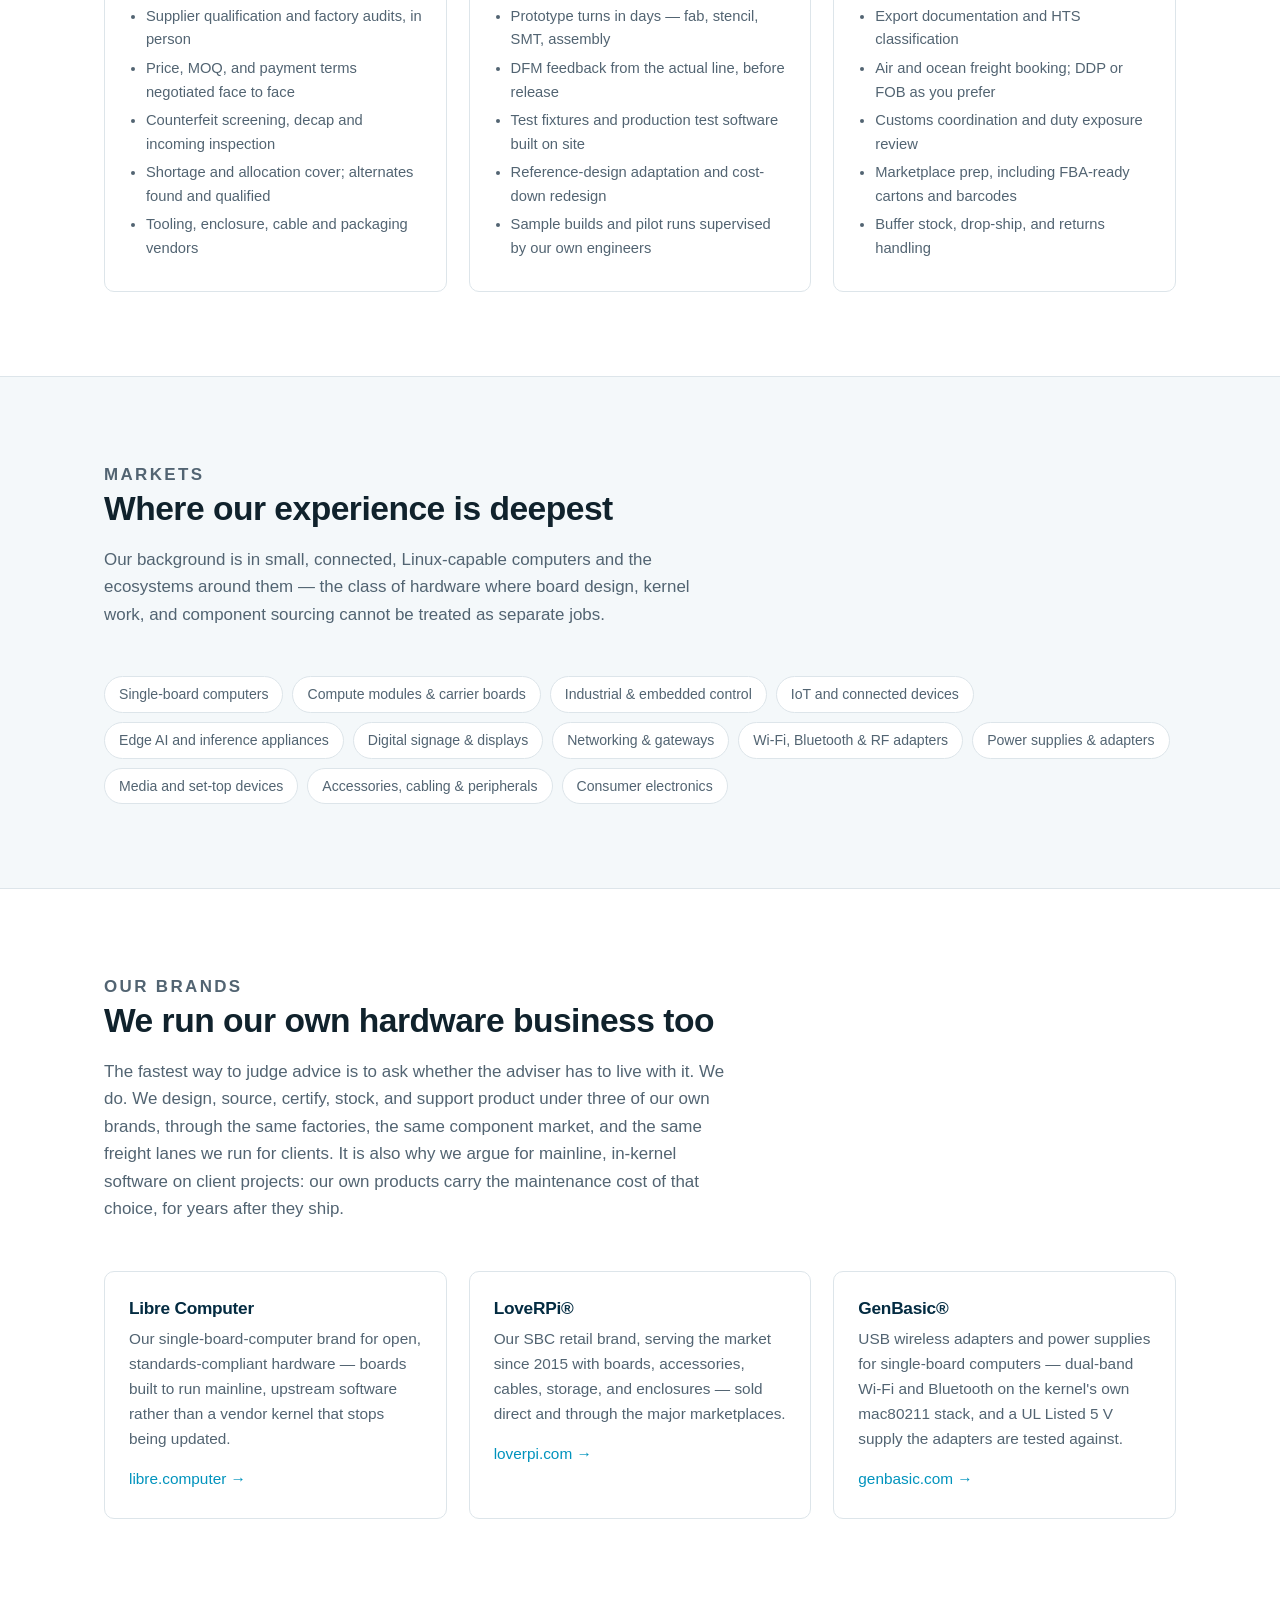
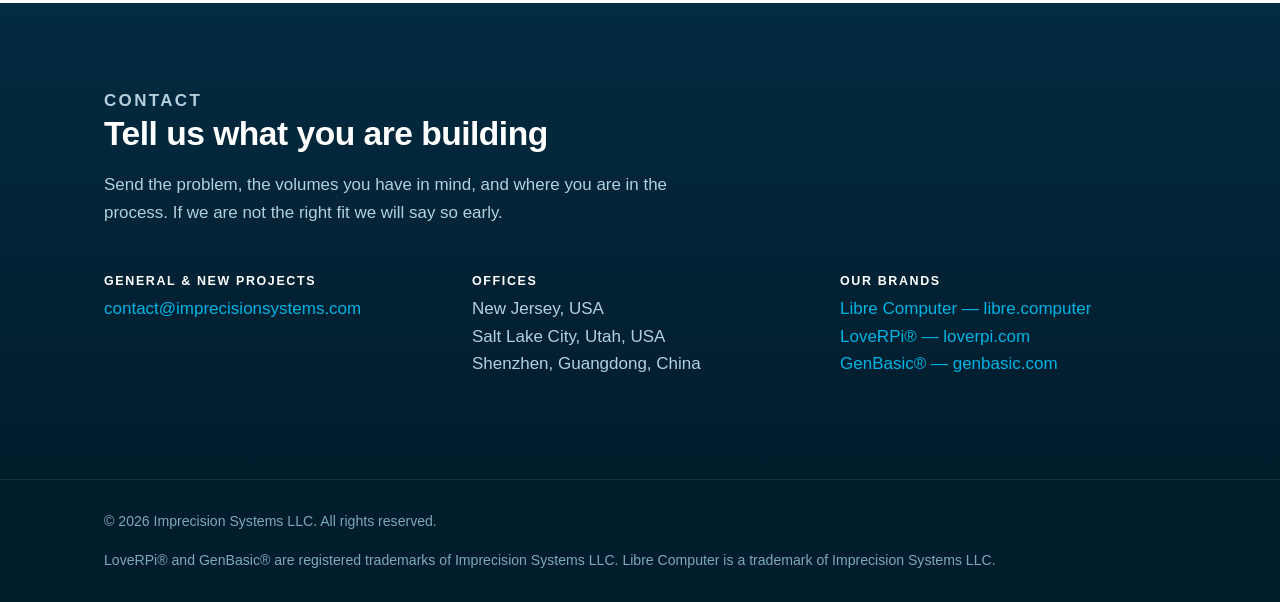
==== commit 3e5852a2: "site: "franchised distribution" -> "authorised distribution" Queried by the operator, and the query " ====
--- a/index.html
+++ b/index.html
@@ -210,7 +210,7 @@
           <h3>Sourcing &amp; supply chain</h3>
           <p>Parts that exist, at a price that holds, when you need them.</p>
           <ul>
-            <li>Franchised distribution and Shenzhen open-market sourcing</li>
+            <li>Authorised distribution and Shenzhen open-market sourcing</li>
             <li>Supplier qualification, price and MOQ negotiated in-market</li>
             <li>Counterfeit screening and incoming inspection</li>
             <li>Allocation, shortage, and end-of-life mitigation</li>
@@ -344,7 +344,7 @@
           distributor web page.
         </p>
         <ul>
-          <li>Quotes from franchised distribution and the open market, compared</li>
+          <li>Quotes from authorised distribution and the open market, compared</li>
           <li>Supplier qualification and factory audits, in person</li>
           <li>Price, MOQ, and payment terms negotiated face to face</li>
           <li>Counterfeit screening, decap and incoming inspection</li>
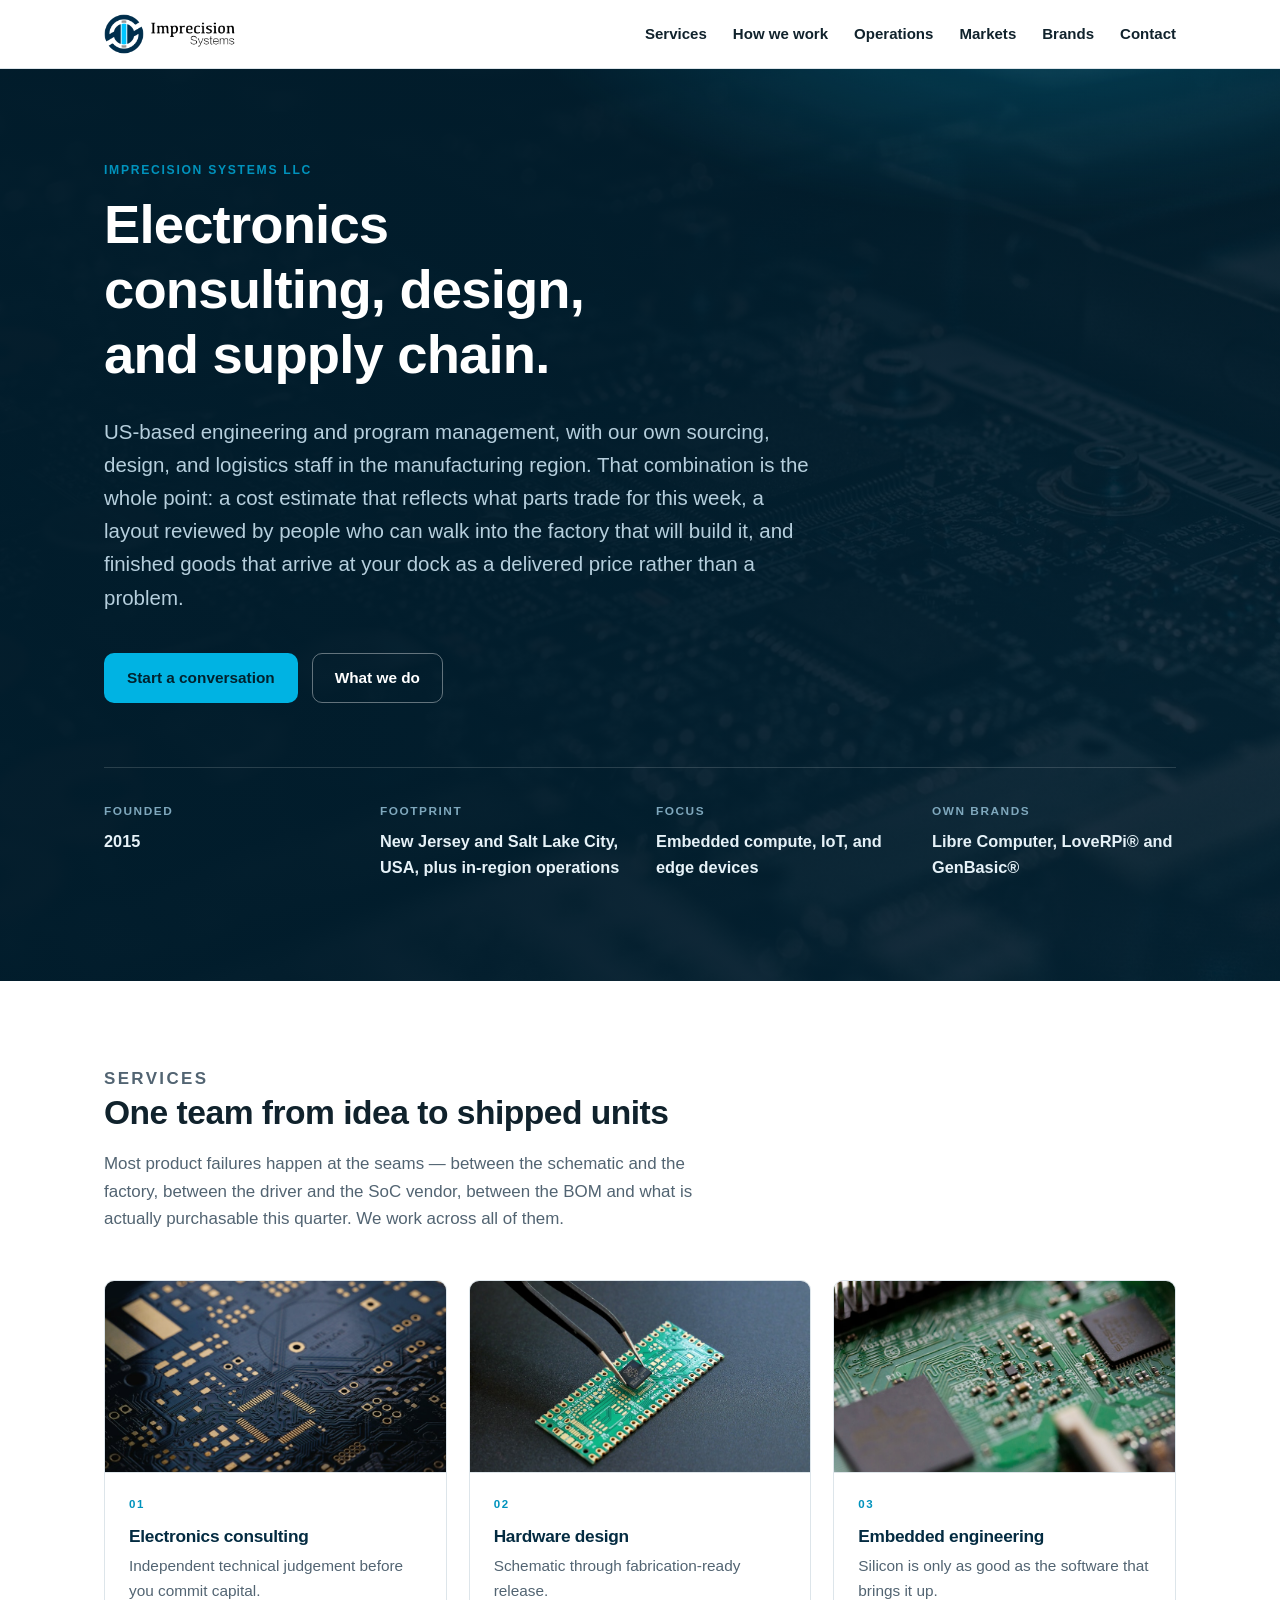
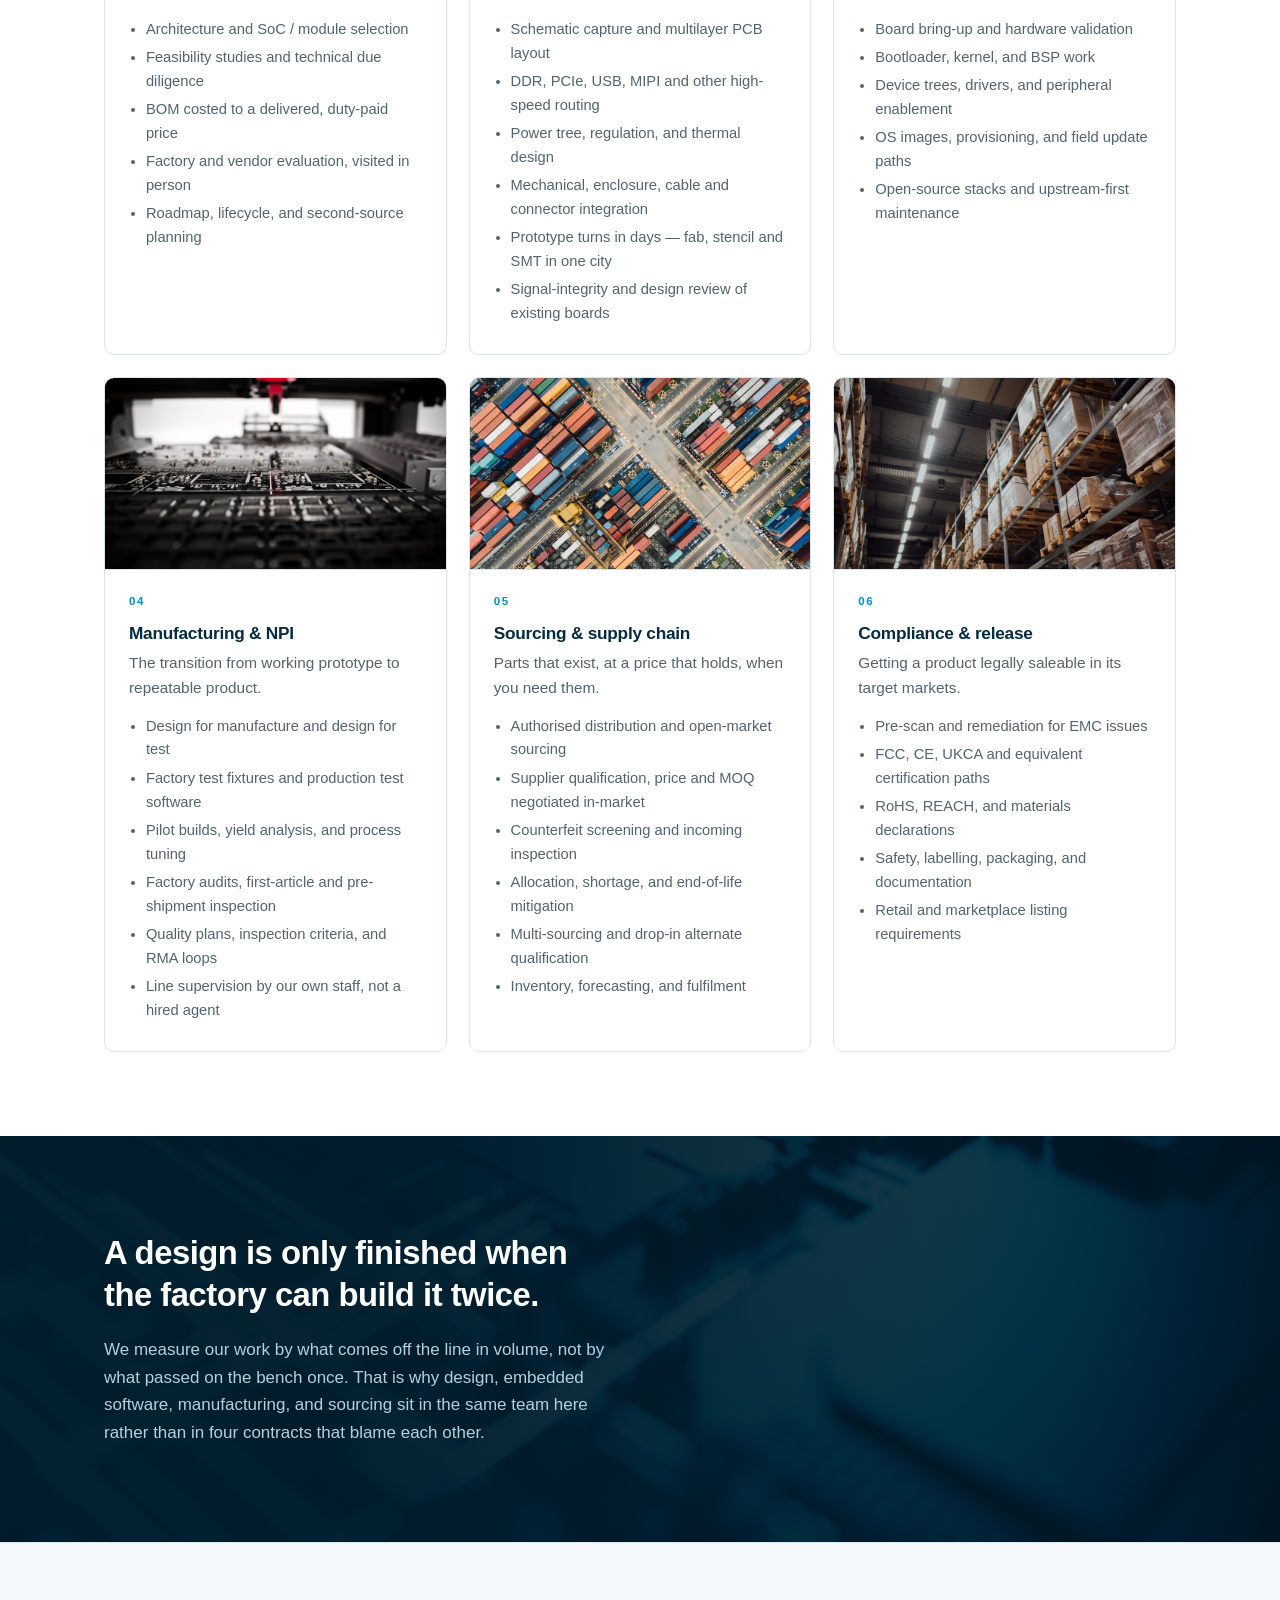
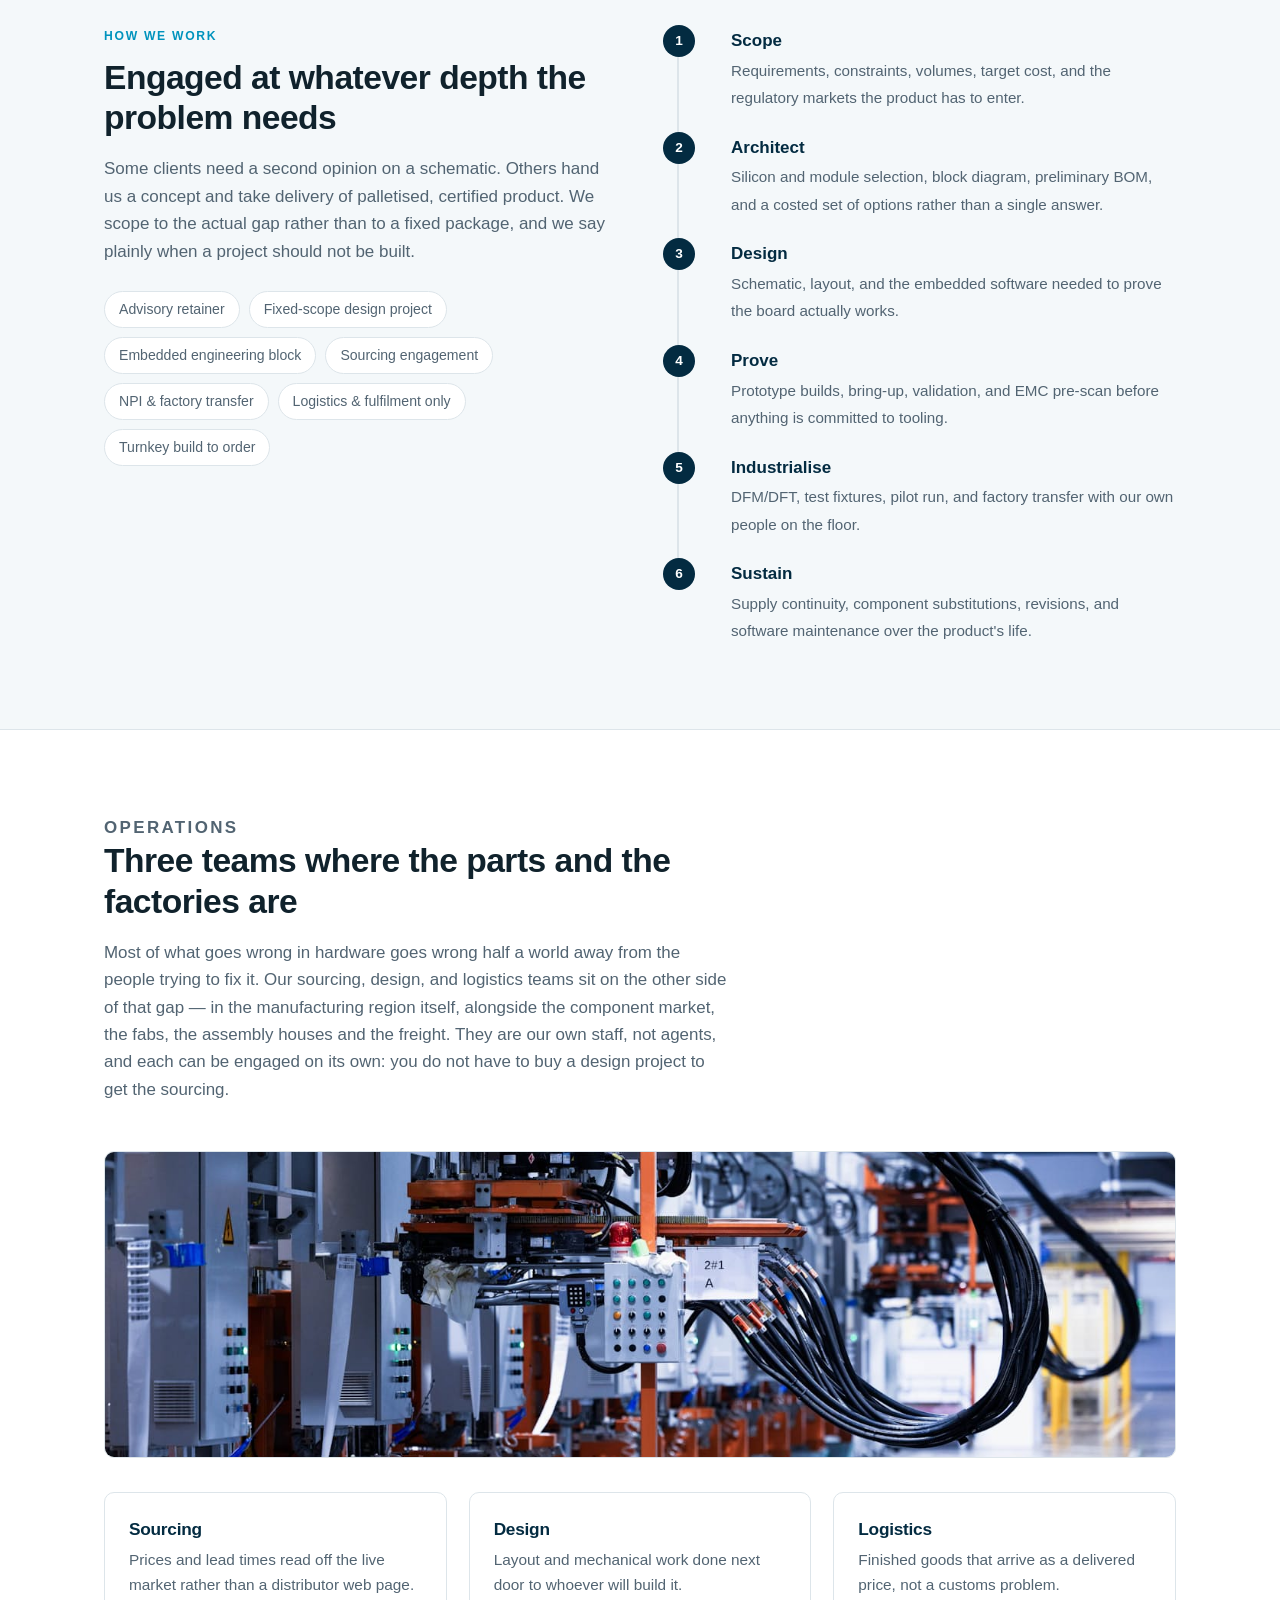
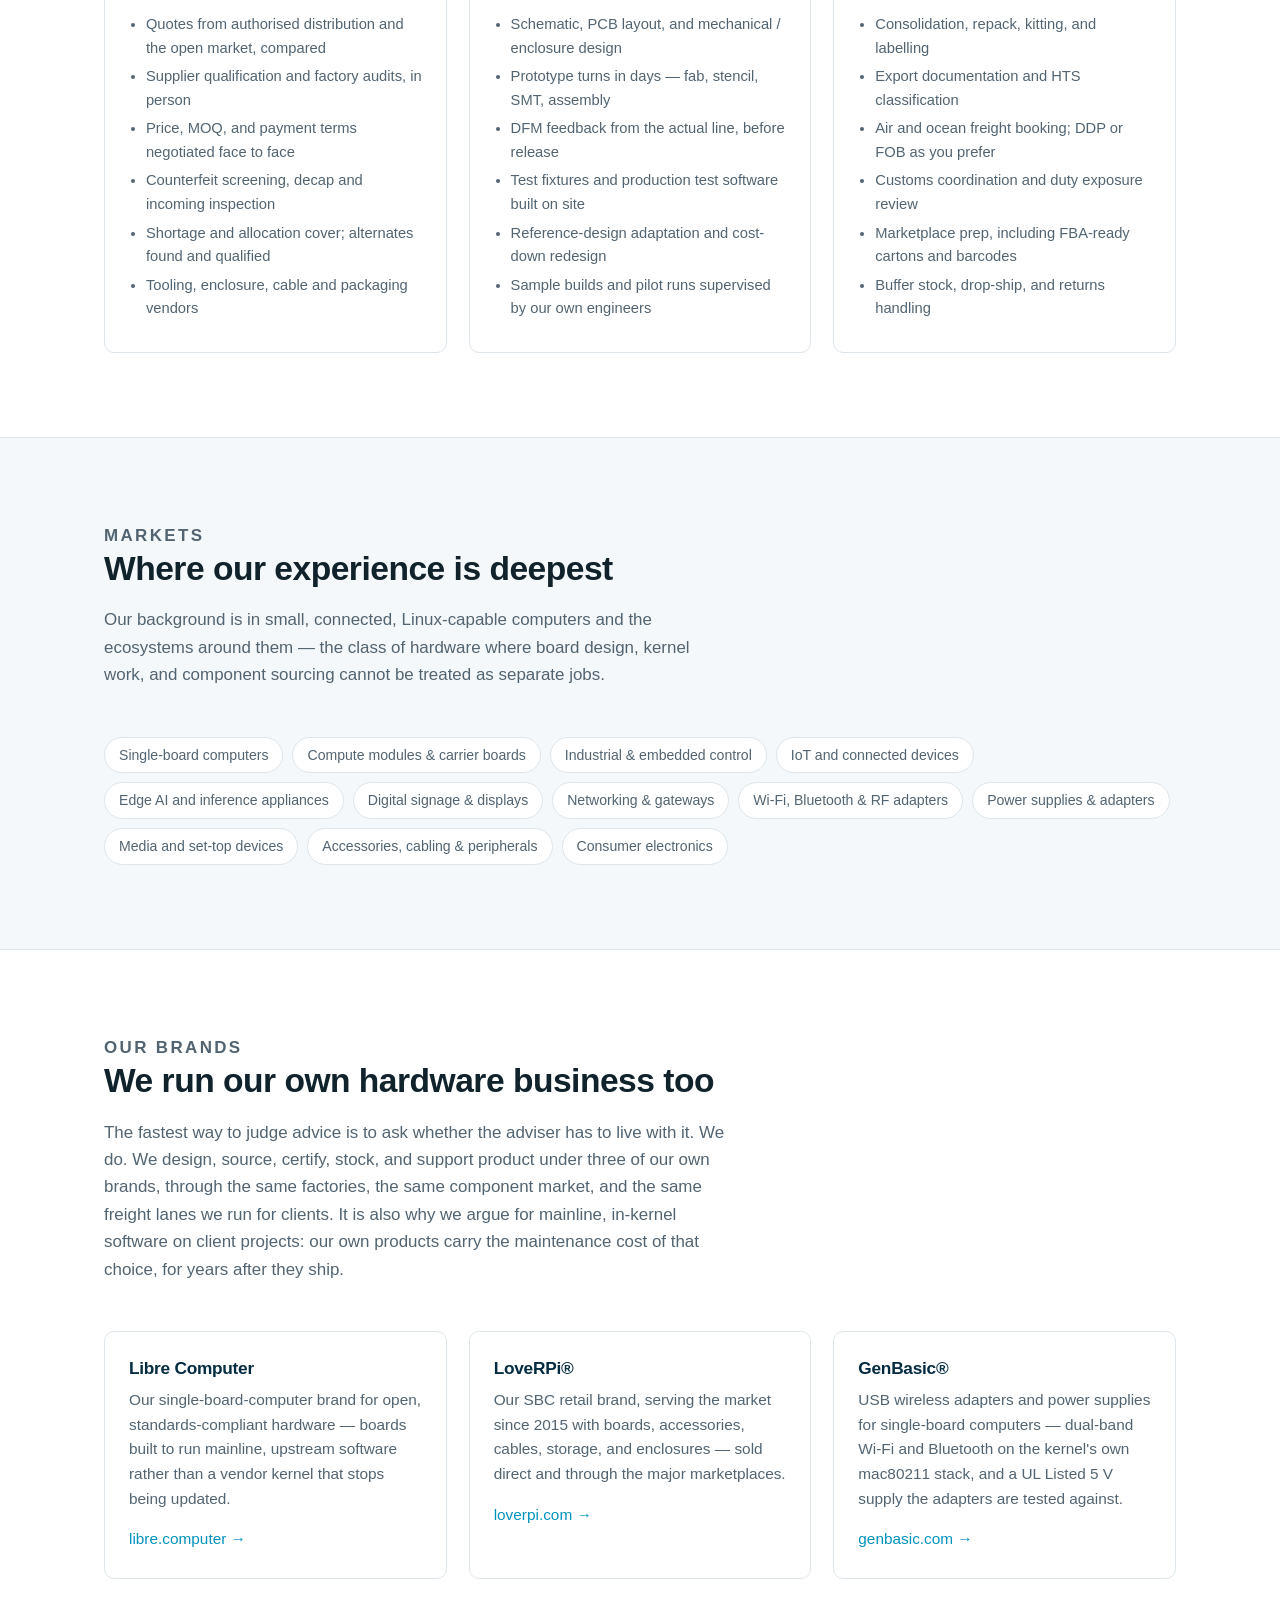
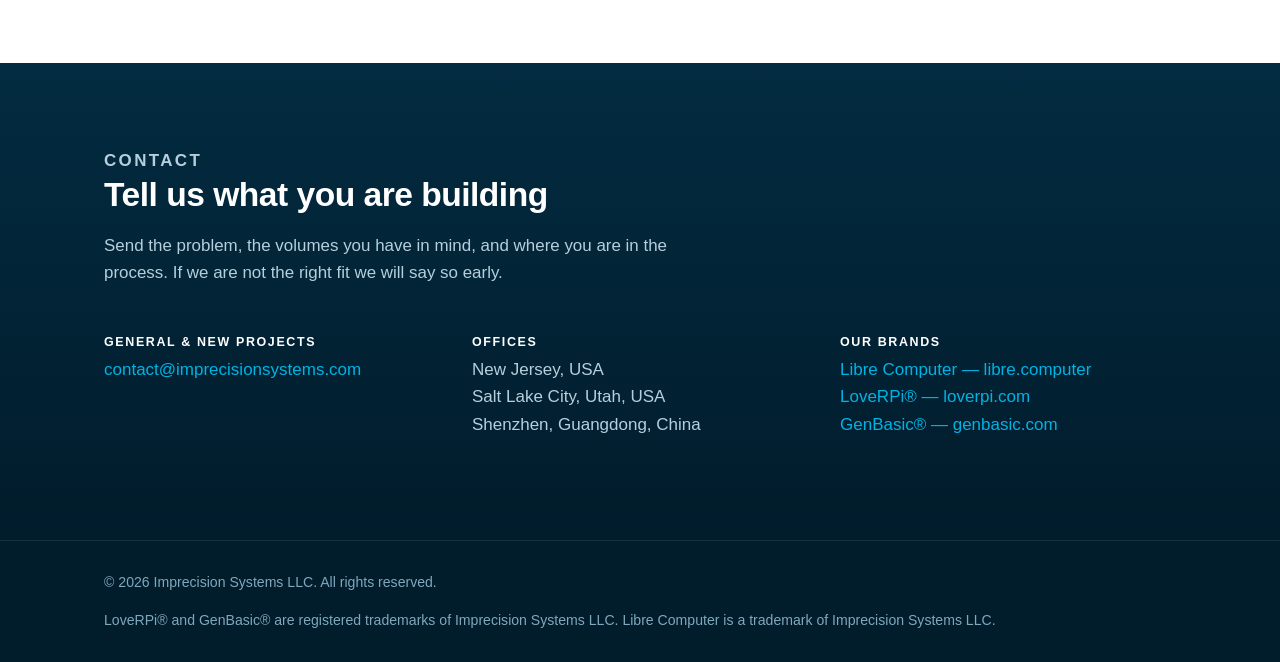
==== commit 2adb63f2: "site: lead with the capability, not the location Per the operator, given current sentiment: minimize" ====
--- a/index.html
+++ b/index.html
@@ -4,7 +4,7 @@
 <meta charset="utf-8">
 <meta name="viewport" content="width=device-width, initial-scale=1">
 <title>Imprecision Systems — Electronics Consulting, Design &amp; Supply Chain</title>
-<meta name="description" content="Imprecision Systems LLC is an electronics consulting, design, and engineering firm with sourcing, design, and logistics teams in Shenzhen. We take products from architecture and schematic through manufacturing, compliance, customs, and delivered volume supply. Home of the Libre Computer, LoveRPi and GenBasic brands.">
+<meta name="description" content="Imprecision Systems LLC is a US electronics consulting, design, and engineering firm. We take products from architecture and schematic through manufacturing, compliance, customs, and delivered volume supply, with our own sourcing, design, and logistics staff in the manufacturing region. Home of the Libre Computer, LoveRPi and GenBasic brands.">
 <meta name="theme-color" content="#011c2b">
 <link rel="canonical" href="https://imprecisionsystems.com/">
 <link rel="icon" href="assets/mark.png">
@@ -13,7 +13,7 @@
 
 <meta property="og:type" content="website">
 <meta property="og:title" content="Imprecision Systems — Electronics Consulting, Design &amp; Supply Chain">
-<meta property="og:description" content="Electronics consulting, hardware design, embedded engineering, manufacturing, sourcing, and logistics. Engineering in the United States; sourcing, design, and logistics teams in Shenzhen.">
+<meta property="og:description" content="Electronics consulting, hardware design, embedded engineering, manufacturing, sourcing, and logistics. US-based engineering, with our own sourcing and logistics staff in the manufacturing region.">
 <meta property="og:url" content="https://imprecisionsystems.com/">
 <meta property="og:image" content="https://imprecisionsystems.com/assets/img/hero-board.jpg">
 <meta name="twitter:card" content="summary">
@@ -64,7 +64,7 @@
     <nav class="site-nav" aria-label="Primary">
       <a href="#services">Services</a>
       <a href="#process">How we work</a>
-      <a href="#shenzhen">Shenzhen</a>
+      <a href="#operations">Operations</a>
       <a href="#markets">Markets</a>
       <a href="#brands">Brands</a>
       <a href="#contact">Contact</a>
@@ -80,11 +80,12 @@
     <p class="eyebrow">Imprecision Systems LLC</p>
     <h1>Electronics consulting, design, and supply chain.</h1>
     <p class="lede">
-      Engineering in the United States. Sourcing, design, and logistics teams
-      in Shenzhen. That combination is the whole point: a cost estimate that
-      reflects what parts trade for this week, a layout reviewed by people who
-      can walk into the factory that will build it, and finished goods that
-      arrive at your dock as a delivered price rather than a problem.
+      US-based engineering and program management, with our own sourcing,
+      design, and logistics staff in the manufacturing region. That combination
+      is the whole point: a cost estimate that reflects what parts trade for
+      this week, a layout reviewed by people who can walk into the factory that
+      will build it, and finished goods that arrive at your dock as a delivered
+      price rather than a problem.
     </p>
     <div class="hero-actions">
       <a class="btn btn-primary" href="#contact">Start a conversation</a>
@@ -98,7 +99,7 @@
       </div>
       <div>
         <dt>Footprint</dt>
-        <dd>New Jersey and Salt Lake City, USA; Shenzhen, China</dd>
+        <dd>New Jersey and Salt Lake City, USA, plus in-region operations</dd>
       </div>
       <div>
         <dt>Focus</dt>
@@ -210,7 +211,7 @@
           <h3>Sourcing &amp; supply chain</h3>
           <p>Parts that exist, at a price that holds, when you need them.</p>
           <ul>
-            <li>Authorised distribution and Shenzhen open-market sourcing</li>
+            <li>Authorised distribution and open-market sourcing</li>
             <li>Supplier qualification, price and MOQ negotiated in-market</li>
             <li>Counterfeit screening and incoming inspection</li>
             <li>Allocation, shortage, and end-of-life mitigation</li>
@@ -315,23 +316,24 @@
   </div>
 </section>
 
-<!-- ---------------- shenzhen ---------------- -->
-<section id="shenzhen">
+<!-- ---------------- operations ---------------- -->
+<section id="operations">
   <div class="wrap">
     <div class="section-head">
-      <p class="eyebrow">Shenzhen</p>
+      <p class="eyebrow">Operations</p>
       <h2>Three teams where the parts and the factories are</h2>
       <p>
         Most of what goes wrong in hardware goes wrong half a world away from
         the people trying to fix it. Our sourcing, design, and logistics teams
-        are in Shenzhen, on the same side of that gap as the component market,
-        the fabs, the assembly houses and the freight. They are staff, not
-        agents, and each can be engaged on its own &mdash; you do not have to
-        buy a design project to get the sourcing.
+        sit on the other side of that gap &mdash; in the manufacturing region
+        itself, alongside the component market, the fabs, the assembly houses
+        and the freight. They are our own staff, not agents, and each can be
+        engaged on its own: you do not have to buy a design project to get the
+        sourcing.
       </p>
     </div>
 
-    <img class="section-media" src="assets/img/shenzhen-line.jpg"
+    <img class="section-media" src="assets/img/operations-line.jpg"
          alt="Electronics production line with equipment in a modern factory"
          loading="lazy" decoding="async">
 
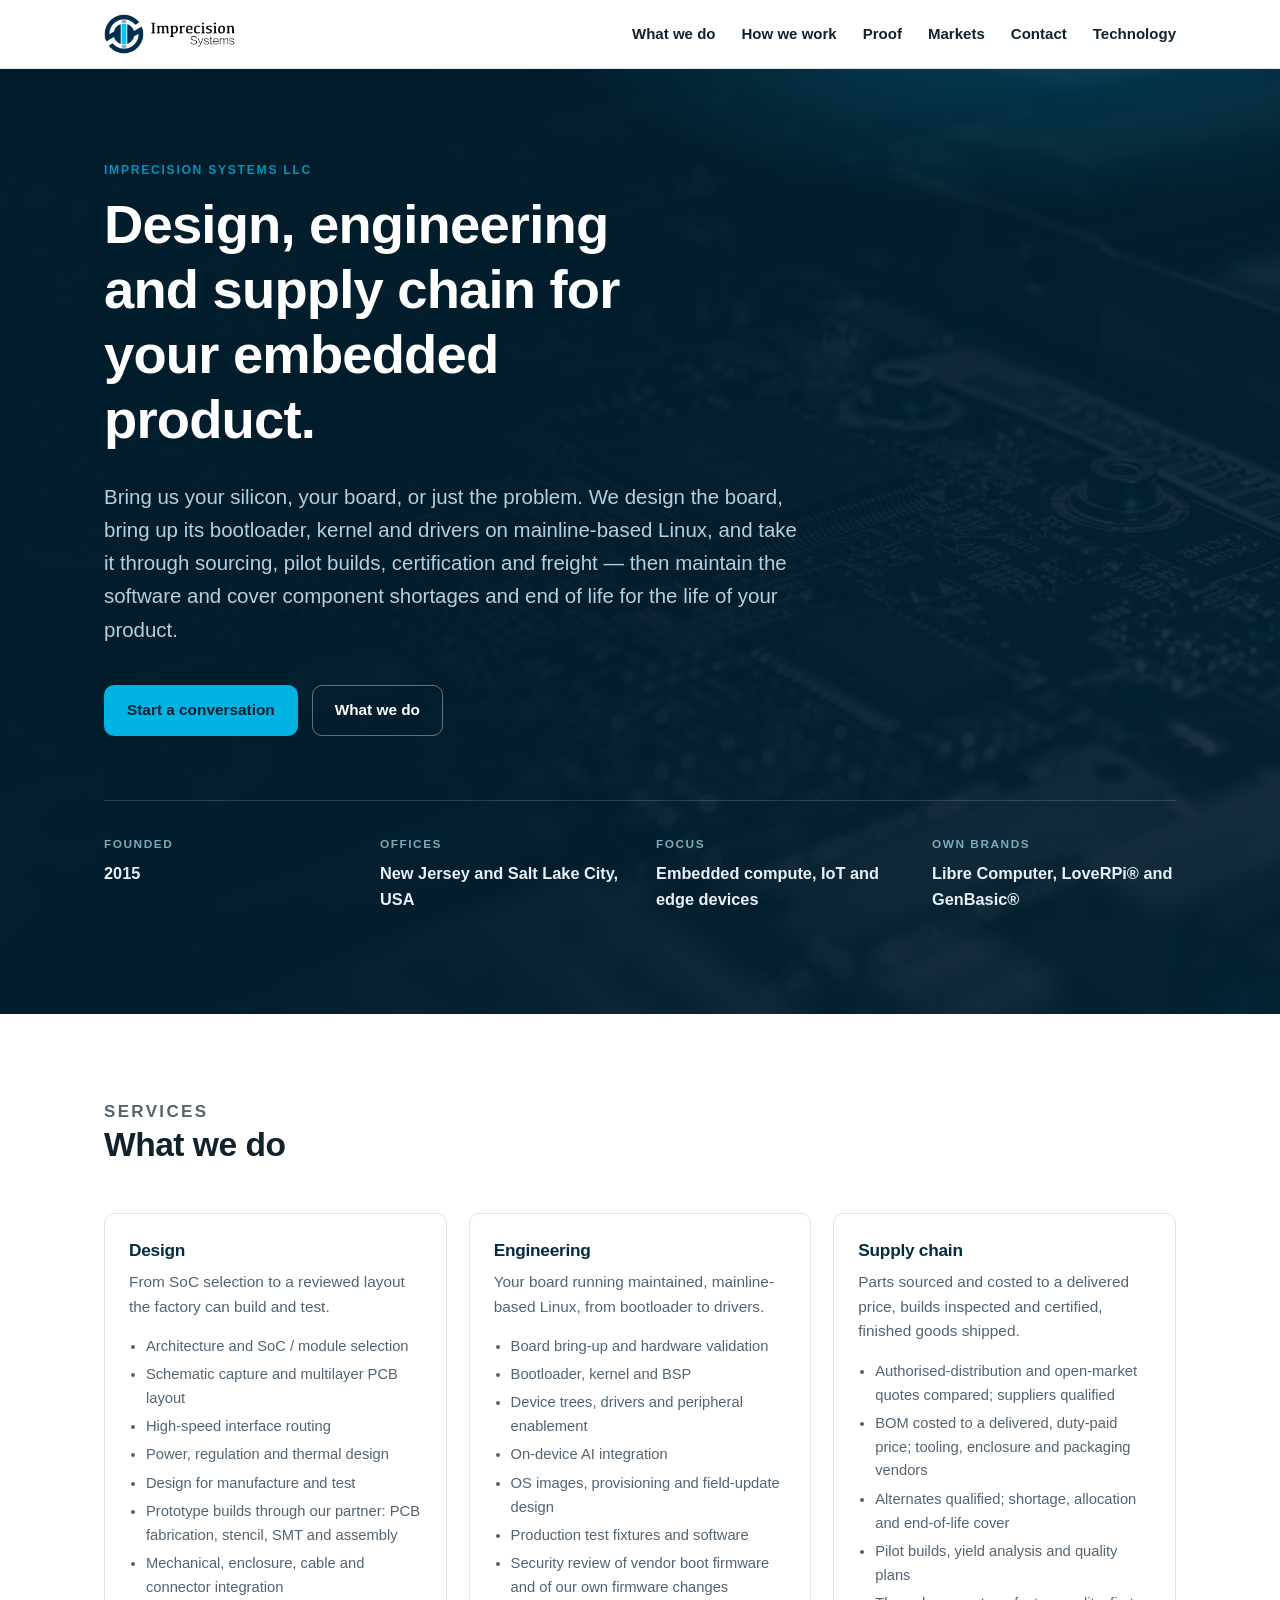
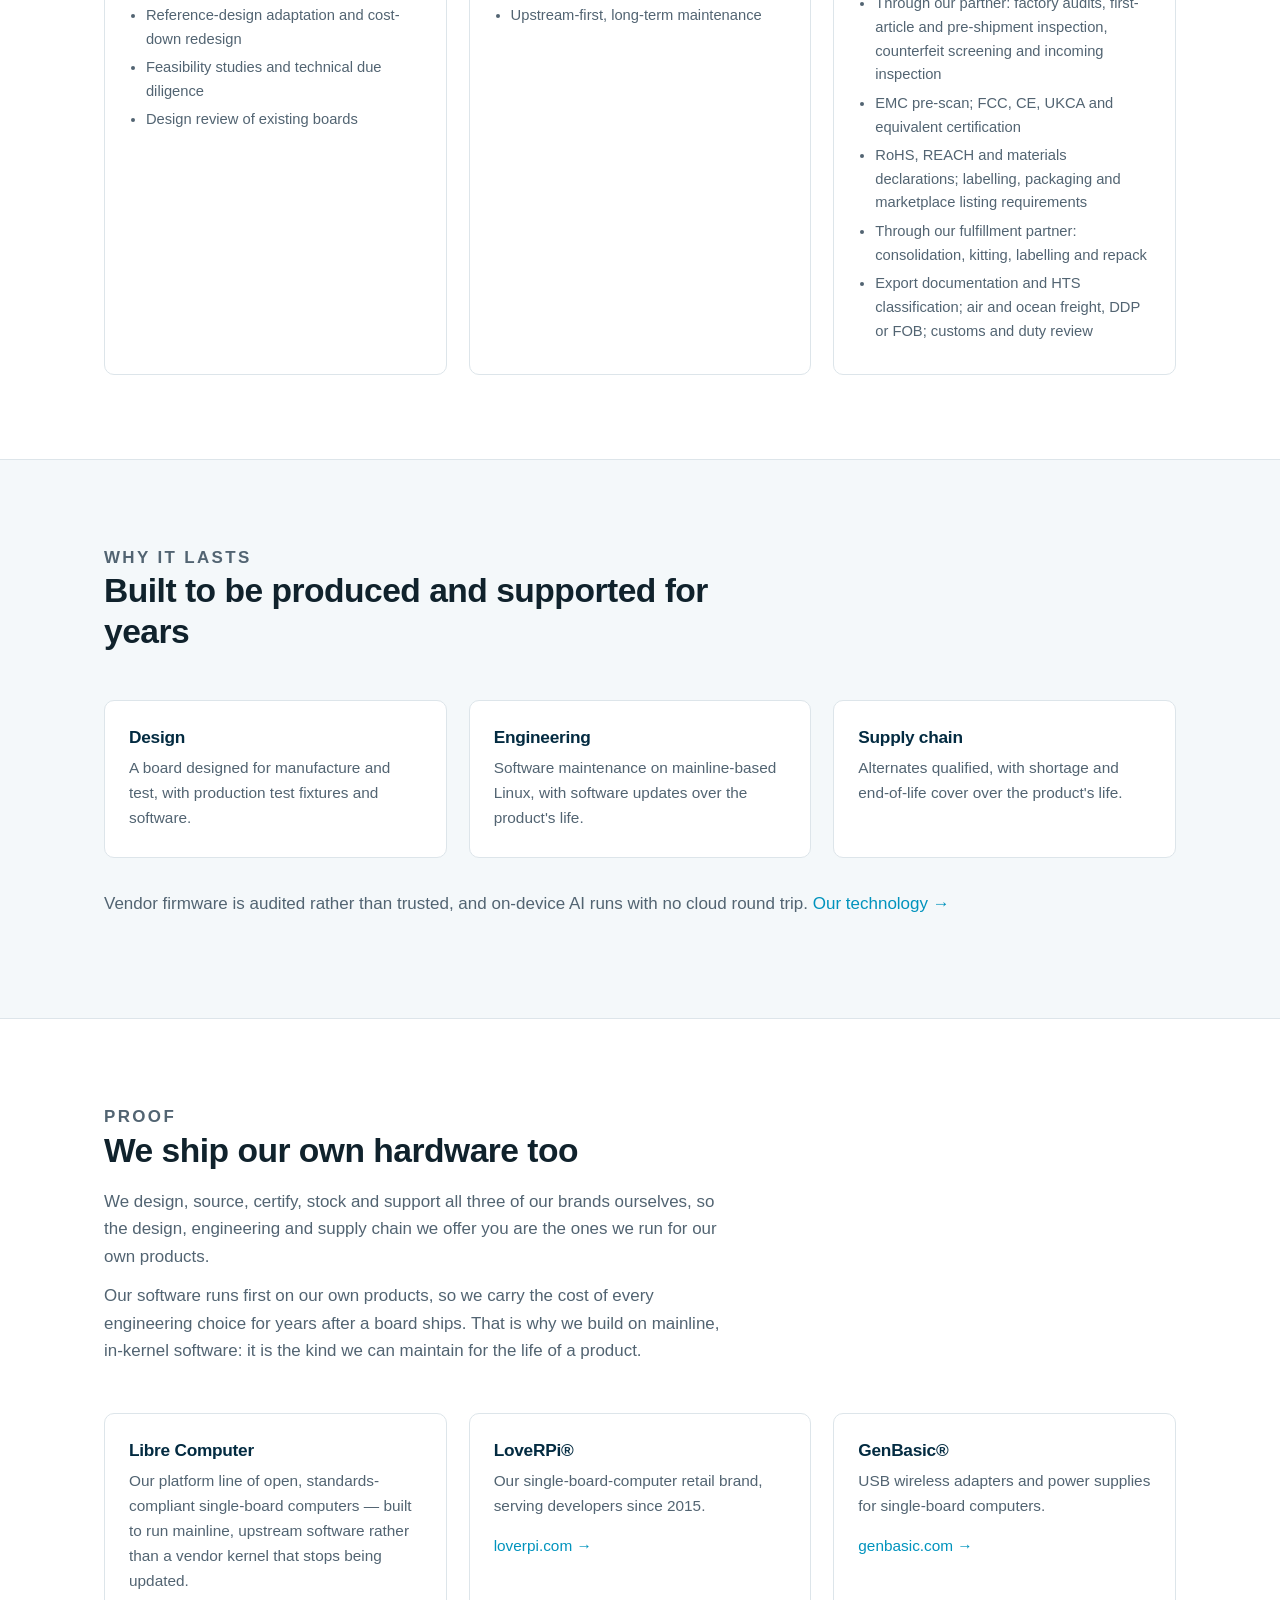
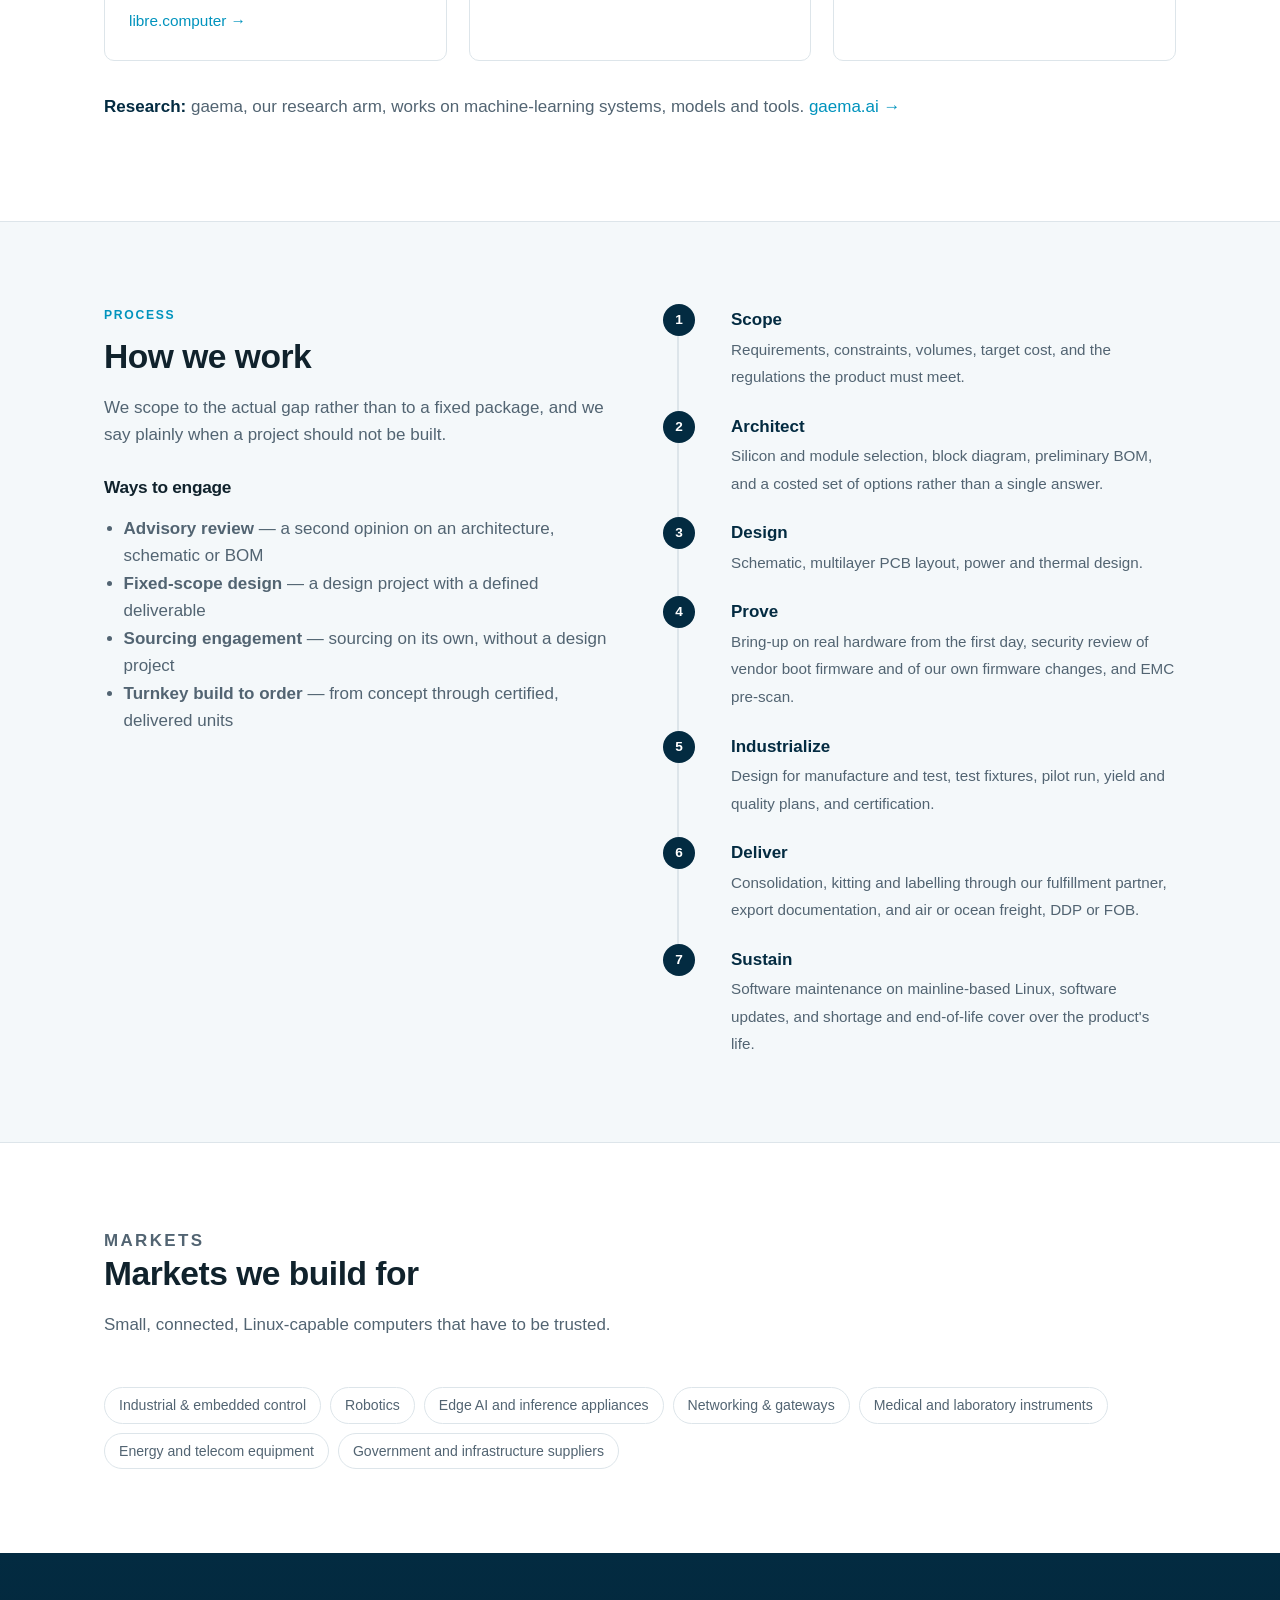
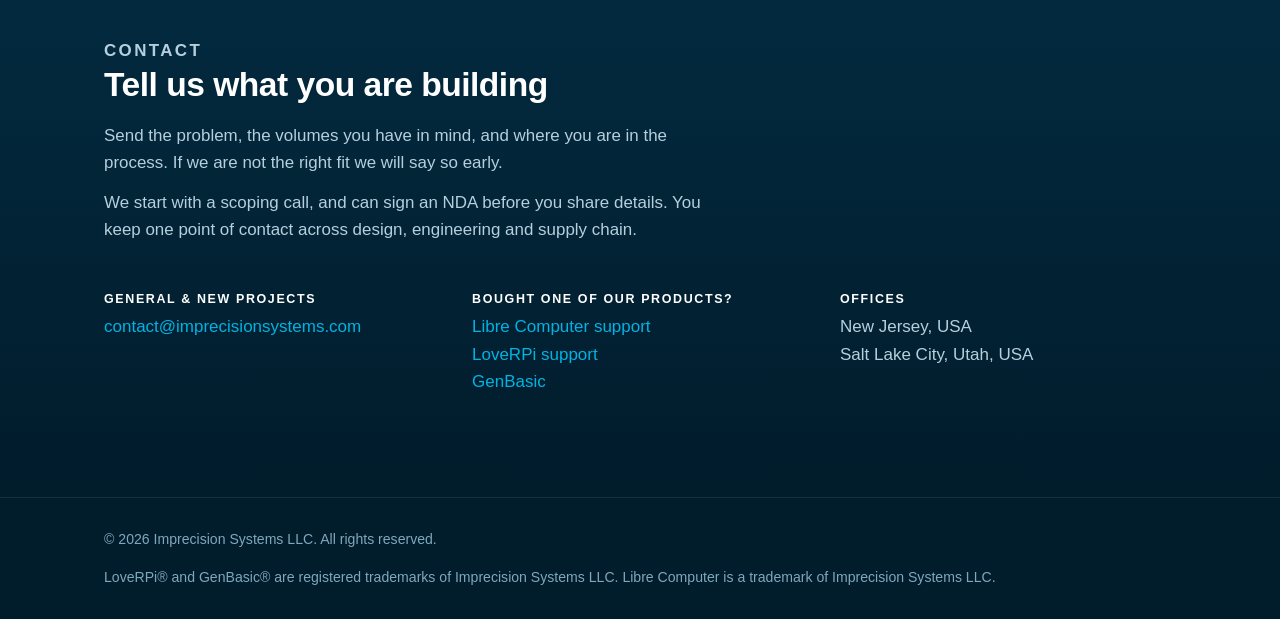
==== commit 80b0f52e: "Publish 2026-10-08 Published-from: d53fa42e364a2112111500d5ee5aff1782adcd0b" ====
--- a/index.html
+++ b/index.html
@@ -3,8 +3,8 @@
 <head>
 <meta charset="utf-8">
 <meta name="viewport" content="width=device-width, initial-scale=1">
-<title>Imprecision Systems — Electronics Consulting, Design &amp; Supply Chain</title>
-<meta name="description" content="Imprecision Systems LLC is a US electronics consulting, design, and engineering firm. We take products from architecture and schematic through manufacturing, compliance, customs, and delivered volume supply, with our own sourcing, design, and logistics staff in the manufacturing region. Home of the Libre Computer, LoveRPi and GenBasic brands.">
+<title>Imprecision Systems — Embedded Design, Engineering and Supply Chain</title>
+<meta name="description" content="Imprecision Systems LLC is a US embedded computing company: board design and PCB layout, embedded Linux bring-up, bootloader, kernel and BSP on mainline-based Linux, and component sourcing, manufacturing, certification and freight. Home of the Libre Computer, LoveRPi and GenBasic brands.">
 <meta name="theme-color" content="#011c2b">
 <link rel="canonical" href="https://imprecisionsystems.com/">
 <link rel="icon" href="assets/mark.png">
@@ -12,11 +12,11 @@
 <link rel="stylesheet" href="assets/style.css">
 
 <meta property="og:type" content="website">
-<meta property="og:title" content="Imprecision Systems — Electronics Consulting, Design &amp; Supply Chain">
-<meta property="og:description" content="Electronics consulting, hardware design, embedded engineering, manufacturing, sourcing, and logistics. US-based engineering, with our own sourcing and logistics staff in the manufacturing region.">
+<meta property="og:title" content="Imprecision Systems — Embedded Design, Engineering and Supply Chain">
+<meta property="og:description" content="Board design, embedded Linux bring-up and BSP, component sourcing, manufacturing, certification and freight. US-based embedded computing.">
 <meta property="og:url" content="https://imprecisionsystems.com/">
 <meta property="og:image" content="https://imprecisionsystems.com/assets/img/hero-board.jpg">
-<meta name="twitter:card" content="summary">
+<meta name="twitter:card" content="summary_large_image">
 
 <script type="application/ld+json">
 {
@@ -26,7 +26,7 @@
   "url": "https://imprecisionsystems.com/",
   "logo": "https://imprecisionsystems.com/assets/logo.png",
   "foundingDate": "2015",
-  "description": "Electronics consulting, design, engineering, manufacturing, and supply chain services.",
+  "description": "Embedded computing: board design, embedded engineering, component sourcing, manufacturing, certification and logistics.",
   "address": [
     {
       "@type": "PostalAddress",
@@ -38,19 +38,19 @@
       "addressLocality": "Salt Lake City",
       "addressRegion": "UT",
       "addressCountry": "US"
-    },
-    {
-      "@type": "PostalAddress",
-      "addressLocality": "Shenzhen",
-      "addressRegion": "Guangdong",
-      "addressCountry": "CN"
     }
   ],
   "brand": [
     { "@type": "Brand", "name": "Libre Computer", "url": "https://libre.computer/" },
     { "@type": "Brand", "name": "LoveRPi", "url": "https://www.loverpi.com/" },
     { "@type": "Brand", "name": "GenBasic", "url": "https://genbasic.com/" }
-  ]
+  ],
+  "department": {
+    "@type": "Organization",
+    "name": "gaema",
+    "url": "https://gaema.ai/",
+    "description": "Research arm: machine-learning systems, models and tools."
+  }
 }
 </script>
 </head>
@@ -62,12 +62,12 @@
       <img src="assets/logo.png" alt="Imprecision Systems">
     </a>
     <nav class="site-nav" aria-label="Primary">
-      <a href="#services">Services</a>
-      <a href="#process">How we work</a>
-      <a href="#operations">Operations</a>
+      <a href="#services">What we do</a>
+      <a class="nav-wide" href="#process">How we work</a>
+      <a class="nav-wide" href="#brands">Proof</a>
       <a href="#markets">Markets</a>
-      <a href="#brands">Brands</a>
       <a href="#contact">Contact</a>
+      <a class="nav-wide" href="technology.html">Technology</a>
     </nav>
   </div>
 </header>
@@ -78,14 +78,13 @@
 <section class="hero">
   <div class="wrap">
     <p class="eyebrow">Imprecision Systems LLC</p>
-    <h1>Electronics consulting, design, and supply chain.</h1>
+    <h1>Design, engineering and supply chain for your embedded product.</h1>
     <p class="lede">
-      US-based engineering and program management, with our own sourcing,
-      design, and logistics staff in the manufacturing region. That combination
-      is the whole point: a cost estimate that reflects what parts trade for
-      this week, a layout reviewed by people who can walk into the factory that
-      will build it, and finished goods that arrive at your dock as a delivered
-      price rather than a problem.
+      Bring us your silicon, your board, or just the problem. We design the
+      board, bring up its bootloader, kernel and drivers on mainline-based
+      Linux, and take it through sourcing, pilot builds, certification and
+      freight &mdash; then maintain the software and cover component
+      shortages and end of life for the life of your product.
     </p>
     <div class="hero-actions">
       <a class="btn btn-primary" href="#contact">Start a conversation</a>
@@ -98,12 +97,12 @@
         <dd>2015</dd>
       </div>
       <div>
-        <dt>Footprint</dt>
-        <dd>New Jersey and Salt Lake City, USA, plus in-region operations</dd>
+        <dt>Offices</dt>
+        <dd>New Jersey and Salt Lake City, USA</dd>
       </div>
       <div>
         <dt>Focus</dt>
-        <dd>Embedded compute, IoT, and edge devices</dd>
+        <dd>Embedded compute, IoT and edge devices</dd>
       </div>
       <div>
         <dt>Own brands</dt>
@@ -118,140 +117,146 @@
   <div class="wrap">
     <div class="section-head">
       <p class="eyebrow">Services</p>
-      <h2>One team from idea to shipped units</h2>
+      <h2>What we do</h2>
+    </div>
+
+    <div class="brand-row">
+
+      <article class="brand-card">
+        <h3>Design</h3>
+        <p>From SoC selection to a reviewed layout the factory can build and test.</p>
+        <ul>
+          <li>Architecture and SoC / module selection</li>
+          <li>Schematic capture and multilayer PCB layout</li>
+          <li>High-speed interface routing</li>
+          <li>Power, regulation and thermal design</li>
+          <li>Design for manufacture and test</li>
+          <li>Prototype builds through our partner: PCB fabrication, stencil, SMT and assembly</li>
+          <li>Mechanical, enclosure, cable and connector integration</li>
+          <li>Reference-design adaptation and cost-down redesign</li>
+          <li>Feasibility studies and technical due diligence</li>
+          <li>Design review of existing boards</li>
+        </ul>
+      </article>
+
+      <article class="brand-card">
+        <h3>Engineering</h3>
+        <p>Your board running maintained, mainline-based Linux, from bootloader to drivers.</p>
+        <ul>
+          <li>Board bring-up and hardware validation</li>
+          <li>Bootloader, kernel and BSP</li>
+          <li>Device trees, drivers and peripheral enablement</li>
+          <li>On-device AI integration</li>
+          <li>OS images, provisioning and field-update design</li>
+          <li>Production test fixtures and software</li>
+          <li>Security review of vendor boot firmware and of our own firmware changes</li>
+          <li>Upstream-first, long-term maintenance</li>
+        </ul>
+      </article>
+
+      <article class="brand-card">
+        <h3>Supply chain</h3>
+        <p>Parts sourced and costed to a delivered price, builds inspected and certified, finished goods shipped.</p>
+        <ul>
+          <li>Authorised-distribution and open-market quotes compared; suppliers qualified</li>
+          <li>BOM costed to a delivered, duty-paid price; tooling, enclosure and packaging vendors</li>
+          <li>Alternates qualified; shortage, allocation and end-of-life cover</li>
+          <li>Pilot builds, yield analysis and quality plans</li>
+          <li>Through our partner: factory audits, first-article and pre-shipment inspection, counterfeit screening and incoming inspection</li>
+          <li>EMC pre-scan; FCC, CE, UKCA and equivalent certification</li>
+          <li>RoHS, REACH and materials declarations; labelling, packaging and marketplace listing requirements</li>
+          <li>Through our fulfillment partner: consolidation, kitting, labelling and repack</li>
+          <li>Export documentation and HTS classification; air and ocean freight, DDP or FOB; customs and duty review</li>
+        </ul>
+      </article>
+
+    </div>
+  </div>
+</section>
+
+<!-- ---------------- why it lasts ---------------- -->
+<section id="why" class="alt">
+  <div class="wrap">
+    <div class="section-head">
+      <p class="eyebrow">Why it lasts</p>
+      <h2>Built to be produced and supported for years</h2>
+    </div>
+
+    <div class="brand-row">
+      <article class="brand-card">
+        <h3>Design</h3>
+        <p>A board designed for manufacture and test, with production test fixtures and software.</p>
+      </article>
+      <article class="brand-card">
+        <h3>Engineering</h3>
+        <p>Software maintenance on mainline-based Linux, with software updates over the product's life.</p>
+      </article>
+      <article class="brand-card">
+        <h3>Supply chain</h3>
+        <p>Alternates qualified, with shortage and end-of-life cover over the product's life.</p>
+      </article>
+    </div>
+
+    <p style="margin-top:32px;color:var(--ink-muted)">
+      Vendor firmware is audited rather than trusted, and on-device AI runs
+      with no cloud round trip.
+      <a href="technology.html">Our technology &rarr;</a>
+    </p>
+  </div>
+</section>
+
+<!-- ---------------- brands ---------------- -->
+<section id="brands">
+  <div class="wrap">
+    <div class="section-head">
+      <p class="eyebrow">Proof</p>
+      <h2>We ship our own hardware too</h2>
       <p>
-        Most product failures happen at the seams — between the schematic and
-        the factory, between the driver and the SoC vendor, between the BOM and
-        what is actually purchasable this quarter. We work across all of them.
+        We design, source, certify, stock and support all three of our brands
+        ourselves, so the design, engineering and supply chain we offer you
+        are the ones we run for our own products.
       </p>
-    </div>
-
-    <div class="cards">
-
-      <article class="card">
-        <img class="card-media" src="assets/img/svc-consulting.jpg"
-             alt="Bare circuit board showing fine copper routing and pad arrays"
-             loading="lazy" decoding="async">
-        <div class="card-body">
-          <span class="card-num">01</span>
-          <h3>Electronics consulting</h3>
-          <p>Independent technical judgement before you commit capital.</p>
-          <ul>
-            <li>Architecture and SoC / module selection</li>
-            <li>Feasibility studies and technical due diligence</li>
-            <li>BOM costed to a delivered, duty-paid price</li>
-            <li>Factory and vendor evaluation, visited in person</li>
-            <li>Roadmap, lifecycle, and second-source planning</li>
-          </ul>
-        </div>
-      </article>
-
-      <article class="card">
-        <img class="card-media" src="assets/img/svc-design.jpg"
-             alt="Tweezers placing a small package onto an unpopulated board"
-             loading="lazy" decoding="async">
-        <div class="card-body">
-          <span class="card-num">02</span>
-          <h3>Hardware design</h3>
-          <p>Schematic through fabrication-ready release.</p>
-          <ul>
-            <li>Schematic capture and multilayer PCB layout</li>
-            <li>DDR, PCIe, USB, MIPI and other high-speed routing</li>
-            <li>Power tree, regulation, and thermal design</li>
-            <li>Mechanical, enclosure, cable and connector integration</li>
-            <li>Prototype turns in days &mdash; fab, stencil and SMT in one city</li>
-            <li>Signal-integrity and design review of existing boards</li>
-          </ul>
-        </div>
-      </article>
-
-      <article class="card">
-        <img class="card-media" src="assets/img/svc-embedded.jpg"
-             alt="Populated board with processor and support silicon in close focus"
-             loading="lazy" decoding="async">
-        <div class="card-body">
-          <span class="card-num">03</span>
-          <h3>Embedded engineering</h3>
-          <p>Silicon is only as good as the software that brings it up.</p>
-          <ul>
-            <li>Board bring-up and hardware validation</li>
-            <li>Bootloader, kernel, and BSP work</li>
-            <li>Device trees, drivers, and peripheral enablement</li>
-            <li>OS images, provisioning, and field update paths</li>
-            <li>Open-source stacks and upstream-first maintenance</li>
-          </ul>
-        </div>
-      </article>
-
-      <article class="card">
-        <img class="card-media" src="assets/img/svc-manufacturing.jpg"
-             alt="Pick-and-place head above a panel of boards on an assembly machine"
-             loading="lazy" decoding="async">
-        <div class="card-body">
-          <span class="card-num">04</span>
-          <h3>Manufacturing &amp; NPI</h3>
-          <p>The transition from working prototype to repeatable product.</p>
-          <ul>
-            <li>Design for manufacture and design for test</li>
-            <li>Factory test fixtures and production test software</li>
-            <li>Pilot builds, yield analysis, and process tuning</li>
-            <li>Factory audits, first-article and pre-shipment inspection</li>
-            <li>Quality plans, inspection criteria, and RMA loops</li>
-            <li>Line supervision by our own staff, not a hired agent</li>
-          </ul>
-        </div>
-      </article>
-
-      <article class="card">
-        <img class="card-media" src="assets/img/svc-supply.jpg"
-             alt="Aerial view of a container terminal stacked with freight"
-             loading="lazy" decoding="async">
-        <div class="card-body">
-          <span class="card-num">05</span>
-          <h3>Sourcing &amp; supply chain</h3>
-          <p>Parts that exist, at a price that holds, when you need them.</p>
-          <ul>
-            <li>Authorised distribution and open-market sourcing</li>
-            <li>Supplier qualification, price and MOQ negotiated in-market</li>
-            <li>Counterfeit screening and incoming inspection</li>
-            <li>Allocation, shortage, and end-of-life mitigation</li>
-            <li>Multi-sourcing and drop-in alternate qualification</li>
-            <li>Inventory, forecasting, and fulfilment</li>
-          </ul>
-        </div>
-      </article>
-
-      <article class="card">
-        <img class="card-media" src="assets/img/svc-compliance.jpg"
-             alt="Palletised finished goods on warehouse racking"
-             loading="lazy" decoding="async">
-        <div class="card-body">
-          <span class="card-num">06</span>
-          <h3>Compliance &amp; release</h3>
-          <p>Getting a product legally saleable in its target markets.</p>
-          <ul>
-            <li>Pre-scan and remediation for EMC issues</li>
-            <li>FCC, CE, UKCA and equivalent certification paths</li>
-            <li>RoHS, REACH, and materials declarations</li>
-            <li>Safety, labelling, packaging, and documentation</li>
-            <li>Retail and marketplace listing requirements</li>
-          </ul>
-        </div>
-      </article>
-
-    </div>
-  </div>
-</section>
-
-<!-- ---------------- statement band ---------------- -->
-<section class="band">
-  <div class="wrap">
-    <blockquote>A design is only finished when the factory can build it twice.</blockquote>
-    <p class="band-note">
-      We measure our work by what comes off the line in volume, not by what
-      passed on the bench once. That is why design, embedded software,
-      manufacturing, and sourcing sit in the same team here rather than in
-      four contracts that blame each other.
+      <p style="margin-top:12px">
+        Our software runs first on our own products, so we carry the cost of
+        every engineering choice for years after a board ships. That is why we
+        build on mainline, in-kernel software: it is the kind we can maintain
+        for the life of a product.
+      </p>
+    </div>
+
+    <div class="brand-row">
+      <article class="brand-card">
+        <h3>Libre Computer</h3>
+        <p>
+          Our platform line of open, standards-compliant single-board
+          computers &mdash; built to run mainline, upstream software rather
+          than a vendor kernel that stops being updated.
+        </p>
+        <p><a href="https://libre.computer/" rel="noopener">libre.computer &rarr;</a></p>
+      </article>
+
+      <article class="brand-card">
+        <h3>LoveRPi&reg;</h3>
+        <p>
+          Our single-board-computer retail brand, serving developers since
+          2015.
+        </p>
+        <p><a href="https://www.loverpi.com/" rel="noopener">loverpi.com &rarr;</a></p>
+      </article>
+
+      <article class="brand-card">
+        <h3>GenBasic&reg;</h3>
+        <p>
+          USB wireless adapters and power supplies for single-board computers.
+        </p>
+        <p><a href="https://genbasic.com/" rel="noopener">genbasic.com &rarr;</a></p>
+      </article>
+    </div>
+
+    <p style="margin-top:32px;color:var(--ink-muted)">
+      <strong style="color:var(--navy-800)">Research:</strong> gaema, our
+      research arm, works on machine-learning systems, models and tools.
+      <a href="https://gaema.ai/" rel="noopener">gaema.ai &rarr;</a>
     </p>
   </div>
 </section>
@@ -261,22 +266,18 @@
   <div class="wrap">
     <div class="split">
       <div>
-        <p class="eyebrow">How we work</p>
-        <h2>Engaged at whatever depth the problem needs</h2>
+        <p class="eyebrow">Process</p>
+        <h2>How we work</h2>
         <p style="color:var(--ink-muted)">
-          Some clients need a second opinion on a schematic. Others hand us a
-          concept and take delivery of palletised, certified product. We scope
-          to the actual gap rather than to a fixed package, and we say plainly
-          when a project should not be built.
+          We scope to the actual gap rather than to a fixed package, and we
+          say plainly when a project should not be built.
         </p>
-        <ul class="tags" style="margin-top:26px">
-          <li>Advisory retainer</li>
-          <li>Fixed-scope design project</li>
-          <li>Embedded engineering block</li>
-          <li>Sourcing engagement</li>
-          <li>NPI &amp; factory transfer</li>
-          <li>Logistics &amp; fulfilment only</li>
-          <li>Turnkey build to order</li>
+        <h3 style="margin-top:28px">Ways to engage</h3>
+        <ul style="color:var(--ink-muted);padding-left:1.15em">
+          <li><strong>Advisory review</strong> &mdash; a second opinion on an architecture, schematic or BOM</li>
+          <li><strong>Fixed-scope design</strong> &mdash; a design project with a defined deliverable</li>
+          <li><strong>Sourcing engagement</strong> &mdash; sourcing on its own, without a design project</li>
+          <li><strong>Turnkey build to order</strong> &mdash; from concept through certified, delivered units</li>
         </ul>
       </div>
 
@@ -284,7 +285,7 @@
         <li>
           <strong>Scope</strong>
           <span>Requirements, constraints, volumes, target cost, and the
-          regulatory markets the product has to enter.</span>
+          regulations the product must meet.</span>
         </li>
         <li>
           <strong>Architect</strong>
@@ -293,180 +294,55 @@
         </li>
         <li>
           <strong>Design</strong>
-          <span>Schematic, layout, and the embedded software needed to prove
-          the board actually works.</span>
+          <span>Schematic, multilayer PCB layout, power and thermal design.</span>
         </li>
         <li>
           <strong>Prove</strong>
-          <span>Prototype builds, bring-up, validation, and EMC pre-scan before
-          anything is committed to tooling.</span>
-        </li>
-        <li>
-          <strong>Industrialise</strong>
-          <span>DFM/DFT, test fixtures, pilot run, and factory transfer with
-          our own people on the floor.</span>
+          <span>Bring-up on real hardware from the first day, security review
+          of vendor boot firmware and of our own firmware changes, and EMC
+          pre-scan.</span>
+        </li>
+        <li>
+          <strong>Industrialize</strong>
+          <span>Design for manufacture and test, test fixtures, pilot run,
+          yield and quality plans, and certification.</span>
+        </li>
+        <li>
+          <strong>Deliver</strong>
+          <span>Consolidation, kitting and labelling through our fulfillment
+          partner, export documentation, and air or ocean freight, DDP or
+          FOB.</span>
         </li>
         <li>
           <strong>Sustain</strong>
-          <span>Supply continuity, component substitutions, revisions, and
-          software maintenance over the product's life.</span>
+          <span>Software maintenance on mainline-based Linux, software
+          updates, and shortage and end-of-life cover over the product's
+          life.</span>
         </li>
       </ol>
     </div>
   </div>
 </section>
 
-<!-- ---------------- operations ---------------- -->
-<section id="operations">
-  <div class="wrap">
-    <div class="section-head">
-      <p class="eyebrow">Operations</p>
-      <h2>Three teams where the parts and the factories are</h2>
-      <p>
-        Most of what goes wrong in hardware goes wrong half a world away from
-        the people trying to fix it. Our sourcing, design, and logistics teams
-        sit on the other side of that gap &mdash; in the manufacturing region
-        itself, alongside the component market, the fabs, the assembly houses
-        and the freight. They are our own staff, not agents, and each can be
-        engaged on its own: you do not have to buy a design project to get the
-        sourcing.
-      </p>
-    </div>
-
-    <img class="section-media" src="assets/img/operations-line.jpg"
-         alt="Electronics production line with equipment in a modern factory"
-         loading="lazy" decoding="async">
-
-    <div class="brand-row">
-
-      <article class="brand-card">
-        <h3>Sourcing</h3>
-        <p>
-          Prices and lead times read off the live market rather than a
-          distributor web page.
-        </p>
-        <ul>
-          <li>Quotes from authorised distribution and the open market, compared</li>
-          <li>Supplier qualification and factory audits, in person</li>
-          <li>Price, MOQ, and payment terms negotiated face to face</li>
-          <li>Counterfeit screening, decap and incoming inspection</li>
-          <li>Shortage and allocation cover; alternates found and qualified</li>
-          <li>Tooling, enclosure, cable and packaging vendors</li>
-        </ul>
-      </article>
-
-      <article class="brand-card">
-        <h3>Design</h3>
-        <p>
-          Layout and mechanical work done next door to whoever will build it.
-        </p>
-        <ul>
-          <li>Schematic, PCB layout, and mechanical / enclosure design</li>
-          <li>Prototype turns in days &mdash; fab, stencil, SMT, assembly</li>
-          <li>DFM feedback from the actual line, before release</li>
-          <li>Test fixtures and production test software built on site</li>
-          <li>Reference-design adaptation and cost-down redesign</li>
-          <li>Sample builds and pilot runs supervised by our own engineers</li>
-        </ul>
-      </article>
-
-      <article class="brand-card">
-        <h3>Logistics</h3>
-        <p>
-          Finished goods that arrive as a delivered price, not a customs
-          problem.
-        </p>
-        <ul>
-          <li>Consolidation, repack, kitting, and labelling</li>
-          <li>Export documentation and HTS classification</li>
-          <li>Air and ocean freight booking; DDP or FOB as you prefer</li>
-          <li>Customs coordination and duty exposure review</li>
-          <li>Marketplace prep, including FBA-ready cartons and barcodes</li>
-          <li>Buffer stock, drop-ship, and returns handling</li>
-        </ul>
-      </article>
-
-    </div>
-  </div>
-</section>
-
 <!-- ---------------- markets ---------------- -->
-<section id="markets" class="alt">
+<section id="markets">
   <div class="wrap">
     <div class="section-head">
       <p class="eyebrow">Markets</p>
-      <h2>Where our experience is deepest</h2>
+      <h2>Markets we build for</h2>
       <p>
-        Our background is in small, connected, Linux-capable computers and the
-        ecosystems around them — the class of hardware where board design,
-        kernel work, and component sourcing cannot be treated as separate jobs.
+        Small, connected, Linux-capable computers that have to be trusted.
       </p>
     </div>
     <ul class="tags">
-      <li>Single-board computers</li>
-      <li>Compute modules &amp; carrier boards</li>
       <li>Industrial &amp; embedded control</li>
-      <li>IoT and connected devices</li>
+      <li>Robotics</li>
       <li>Edge AI and inference appliances</li>
-      <li>Digital signage &amp; displays</li>
       <li>Networking &amp; gateways</li>
-      <li>Wi-Fi, Bluetooth &amp; RF adapters</li>
-      <li>Power supplies &amp; adapters</li>
-      <li>Media and set-top devices</li>
-      <li>Accessories, cabling &amp; peripherals</li>
-      <li>Consumer electronics</li>
+      <li>Medical and laboratory instruments</li>
+      <li>Energy and telecom equipment</li>
+      <li>Government and infrastructure suppliers</li>
     </ul>
-  </div>
-</section>
-
-<!-- ---------------- brands ---------------- -->
-<section id="brands">
-  <div class="wrap">
-    <div class="section-head">
-      <p class="eyebrow">Our brands</p>
-      <h2>We run our own hardware business too</h2>
-      <p>
-        The fastest way to judge advice is to ask whether the adviser has to
-        live with it. We do. We design, source, certify, stock, and support
-        product under three of our own brands, through the same factories, the
-        same component market, and the same freight lanes we run for clients.
-        It is also why we argue for mainline, in-kernel software on client
-        projects: our own products carry the maintenance cost of that choice,
-        for years after they ship.
-      </p>
-    </div>
-
-    <div class="brand-row">
-      <article class="brand-card">
-        <h3>Libre Computer</h3>
-        <p>
-          Our single-board-computer brand for open, standards-compliant
-          hardware — boards built to run mainline, upstream software rather
-          than a vendor kernel that stops being updated.
-        </p>
-        <p><a href="https://libre.computer/" rel="noopener">libre.computer &rarr;</a></p>
-      </article>
-
-      <article class="brand-card">
-        <h3>LoveRPi&reg;</h3>
-        <p>
-          Our SBC retail brand, serving the market since 2015 with boards,
-          accessories, cables, storage, and enclosures — sold direct and
-          through the major marketplaces.
-        </p>
-        <p><a href="https://www.loverpi.com/" rel="noopener">loverpi.com &rarr;</a></p>
-      </article>
-
-      <article class="brand-card">
-        <h3>GenBasic&reg;</h3>
-        <p>
-          USB wireless adapters and power supplies for single-board computers
-          — dual-band Wi-Fi and Bluetooth on the kernel's own mac80211 stack,
-          and a UL Listed 5 V supply the adapters are tested against.
-        </p>
-        <p><a href="https://genbasic.com/" rel="noopener">genbasic.com &rarr;</a></p>
-      </article>
-    </div>
   </div>
 </section>
 
@@ -480,28 +356,32 @@
         Send the problem, the volumes you have in mind, and where you are in
         the process. If we are not the right fit we will say so early.
       </p>
+      <p style="margin-top:12px">
+        We start with a scoping call, and can sign an NDA before you share
+        details. You keep one point of contact across design, engineering and
+        supply chain.
+      </p>
     </div>
 
     <div class="contact-grid">
       <div>
         <h3>General &amp; new projects</h3>
         <p><a href="mailto:contact@imprecisionsystems.com">contact@imprecisionsystems.com</a></p>
+      </div>
+      <div>
+        <h3>Bought one of our products?</h3>
+        <p>
+          <a href="https://hub.libre.computer/" rel="noopener">Libre Computer support</a><br>
+          <a href="https://www.loverpi.com/pages/contact-us" rel="noopener">LoveRPi support</a><br>
+          <a href="https://genbasic.com/" rel="noopener">GenBasic</a>
+        </p>
       </div>
       <div>
         <h3>Offices</h3>
         <address>
           New Jersey, USA<br>
-          Salt Lake City, Utah, USA<br>
-          Shenzhen, Guangdong, China
+          Salt Lake City, Utah, USA
         </address>
-      </div>
-      <div>
-        <h3>Our brands</h3>
-        <p>
-          <a href="https://libre.computer/" rel="noopener">Libre Computer &mdash; libre.computer</a><br>
-          <a href="https://www.loverpi.com/" rel="noopener">LoveRPi&reg; &mdash; loverpi.com</a><br>
-          <a href="https://genbasic.com/" rel="noopener">GenBasic&reg; &mdash; genbasic.com</a>
-        </p>
       </div>
     </div>
   </div>
--- a/assets/style.css
+++ b/assets/style.css
@@ -130,7 +130,7 @@
     radial-gradient(900px 420px at 82% -12%, rgba(0, 179, 227, 0.3), transparent 62%),
     linear-gradient(105deg, rgba(1, 28, 43, 0.95) 34%, rgba(1, 28, 43, 0.62) 100%);
 }
-.hero h1 { color: #fff; max-width: 17ch; }
+.hero h1 { color: #fff; max-width: 20ch; }
 .hero .lede {
   font-size: clamp(1.05rem, 2.1vw, 1.28rem);
   color: #b6cfdd;
@@ -166,51 +166,6 @@
 section.alt { background: var(--bg-alt); border-block: 1px solid var(--rule); }
 .section-head { max-width: 66ch; margin-bottom: 48px; }
 .section-head p { color: var(--ink-muted); font-size: 1.06rem; margin-bottom: 0; }
-
-/* ---------- service cards ---------- */
-
-.cards {
-  display: grid;
-  grid-template-columns: repeat(auto-fit, minmax(288px, 1fr));
-  gap: 22px;
-}
-
-.card {
-  background: #fff;
-  border: 1px solid var(--rule);
-  border-radius: var(--radius);
-  overflow: hidden;
-  transition: border-color 0.15s ease, transform 0.15s ease;
-  display: flex;
-  flex-direction: column;
-}
-.card:hover { border-color: var(--cyan-500); transform: translateY(-2px); }
-
-.card-media {
-  display: block;
-  width: 100%;
-  aspect-ratio: 16 / 9;
-  object-fit: cover;
-  background: var(--bg-alt);
-  border-bottom: 1px solid var(--rule);
-  filter: saturate(0.92);
-}
-.card:hover .card-media { filter: saturate(1); }
-
-.card-body { padding: 22px 24px 24px; }
-.card h3 { margin-bottom: 0.45em; color: var(--navy-800); }
-.card p { color: var(--ink-muted); font-size: 0.96rem; margin-bottom: 0.9em; }
-.card ul { margin: 0; padding-left: 1.15em; color: var(--ink-muted); font-size: 0.92rem; }
-.card li { margin-bottom: 0.3em; }
-
-.card-num {
-  display: block;
-  font-size: 0.72rem;
-  font-weight: 800;
-  letter-spacing: 0.14em;
-  color: var(--cyan-600);
-  margin-bottom: 12px;
-}
 
 /* ---------- full-bleed statement band ---------- */
 
@@ -256,7 +211,7 @@
 
 .split {
   display: grid;
-  grid-template-columns: repeat(auto-fit, minmax(300px, 1fr));
+  grid-template-columns: repeat(auto-fit, minmax(min(100%, 300px), 1fr));
   gap: 44px;
   align-items: start;
 }
@@ -302,7 +257,7 @@
 
 .brand-row {
   display: grid;
-  grid-template-columns: repeat(auto-fit, minmax(280px, 1fr));
+  grid-template-columns: repeat(auto-fit, minmax(min(100%, 280px), 1fr));
   gap: 22px;
 }
 .brand-card {
@@ -322,17 +277,6 @@
 }
 .brand-card li { margin-bottom: 0.3em; }
 
-/* wide image introducing a section */
-.section-media {
-  display: block;
-  width: 100%;
-  aspect-ratio: 21 / 6;
-  object-fit: cover;
-  border-radius: var(--radius);
-  border: 1px solid var(--rule);
-  margin-bottom: 34px;
-}
-
 /* ---------- contact ---------- */
 
 .contact {
@@ -344,7 +288,7 @@
 .contact .section-head p { color: #b6cfdd; }
 .contact-grid {
   display: grid;
-  grid-template-columns: repeat(auto-fit, minmax(240px, 1fr));
+  grid-template-columns: repeat(auto-fit, minmax(min(100%, 240px), 1fr));
   gap: 32px;
   margin-top: 8px;
 }
@@ -382,17 +326,25 @@
 /* ---------- responsive ---------- */
 
 @media (max-width: 720px) {
+  .wrap { padding: 0 20px; }
   .site-header .wrap { min-height: 60px; flex-wrap: wrap; padding-block: 10px; }
-  .site-nav { gap: 18px; font-size: 0.9rem; }
+  /* Drop the secondary items (process, brands, technology) so the nav is one
+     row on a phone. The sections stay reachable by scrolling, and technology
+     through the link under "Why it lasts"; only the shortcut goes. */
+  .site-nav .nav-wide { display: none; }
+  /* Must be `.site-nav a`, not `.site-nav`: the base rule is `.site-nav a`
+     (0,1,1) and outranks a bare `.site-nav` (0,1,0) here, so setting the size
+     on the container silently does nothing. */
+  .site-nav { gap: 13px; }
+  .site-nav a { font-size: 0.85rem; }
   .hero { padding: 62px 0 58px; }
   section { padding: 60px 0; }
-  /* the nav wraps to two rows here, so the header is ~152px tall */
-  section[id] { scroll-margin-top: 160px; }
+  /* header is 107px here: one logo row + one nav row (measured at 320 and 390) */
+  section[id] { scroll-margin-top: 115px; }
   .hero-facts { margin-top: 44px; }
-  .section-media { aspect-ratio: 16 / 9; }
 }
 
 @media (prefers-reduced-motion: reduce) {
   html { scroll-behavior: auto; }
-  .card, .btn { transition: none; }
-}
+  .btn { transition: none; }
+}
